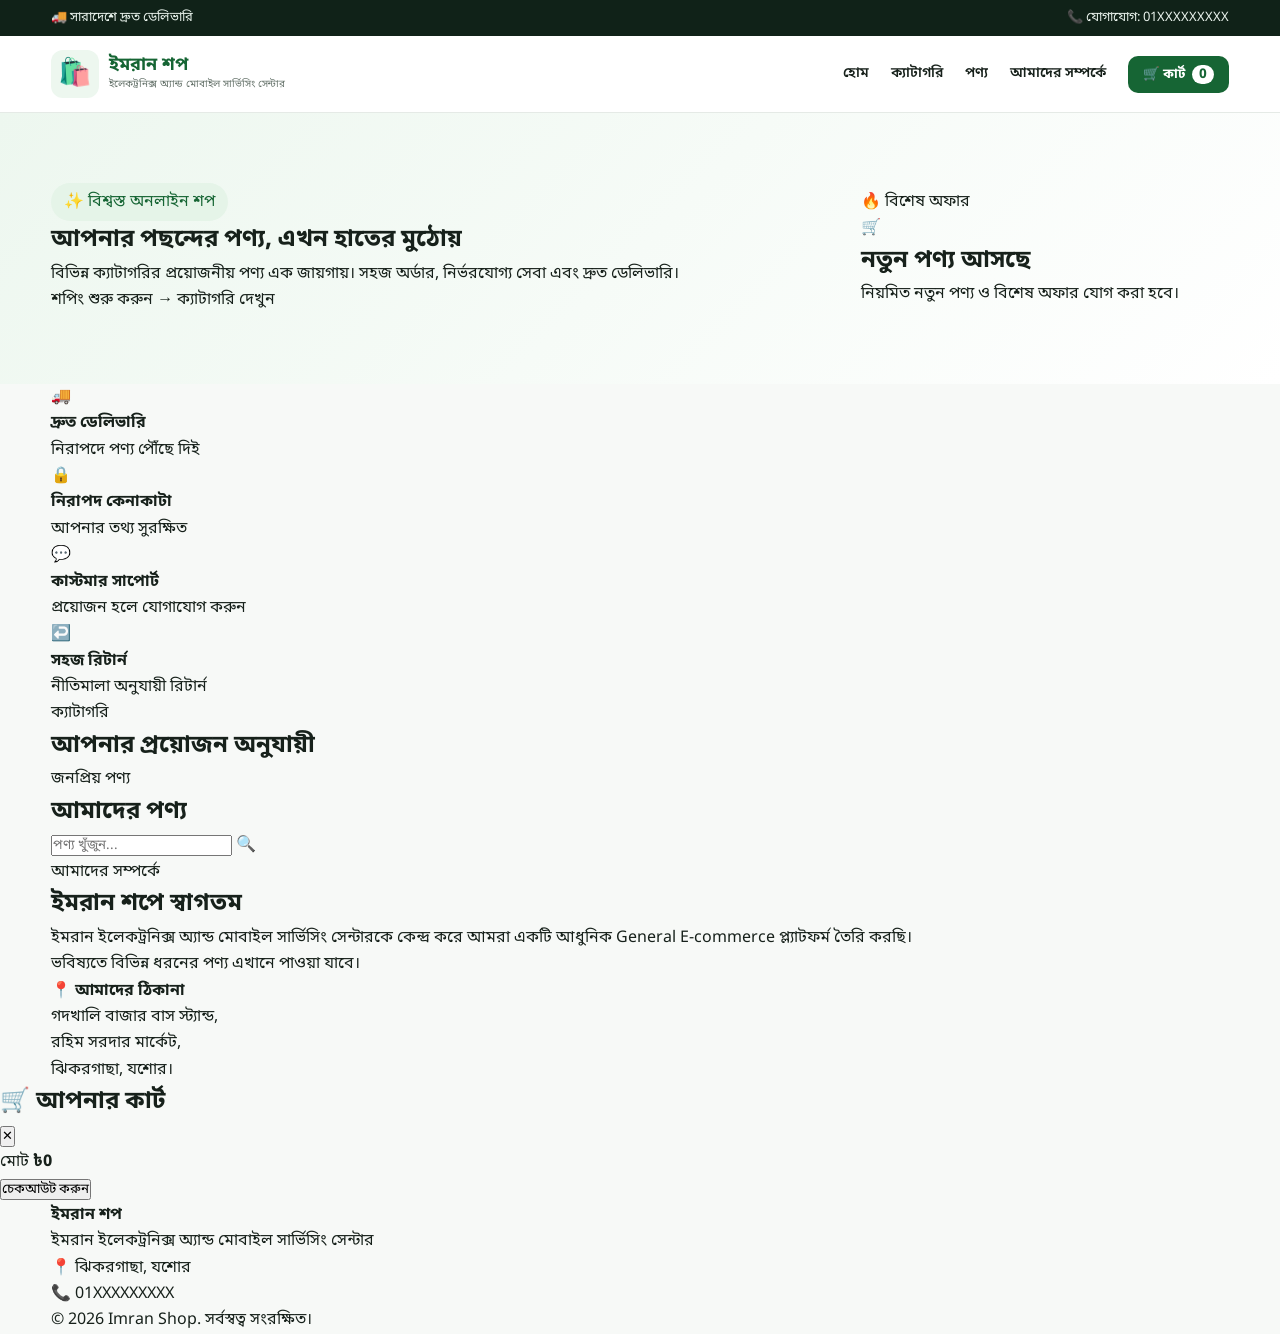
==== index.html @ f62ae737 "Update index.html" ====
<!DOCTYPE html>
<html lang="bn">
<head>
    <meta charset="UTF-8">
    <meta name="viewport" content="width=device-width, initial-scale=1.0">

    <title>ইমরান শপ | অনলাইন স্টোর</title>

    <meta
        name="description"
        content="ইমরান ইলেকট্রনিক্স অ্যান্ড মোবাইল সার্ভিসিং সেন্টার - অনলাইন শপ"
    >

    <link rel="stylesheet" href="style.css">
</head>

<body>

    <!-- ================= HEADER ================= -->

    <header class="top-header">
        <div class="container top-header-content">

            <p>🚚 সারাদেশে দ্রুত ডেলিভারি</p>

            <p>📞 যোগাযোগ: 01XXXXXXXXX</p>

        </div>
    </header>


    <!-- ================= NAVBAR ================= -->

    <nav class="navbar">

        <div class="container navbar-content">

            <a href="#" class="logo">

                <div class="logo-icon">
                    🛍️
                </div>

                <div class="logo-text">

                    <strong>
                        ইমরান শপ
                    </strong>

                    <span>
                        ইলেকট্রনিক্স অ্যান্ড মোবাইল সার্ভিসিং সেন্টার
                    </span>

                </div>

            </a>


            <!-- Mobile Menu Button -->

            <button
                class="menu-button"
                id="menuButton"
                aria-label="Menu"
            >
                ☰
            </button>


            <!-- Navigation -->

            <div class="navigation" id="navigation">

                <a href="#home">
                    হোম
                </a>

                <a href="#categories">
                    ক্যাটাগরি
                </a>

                <a href="#products">
                    পণ্য
                </a>

                <a href="#about">
                    আমাদের সম্পর্কে
                </a>

                <button
                    class="cart-button"
                    id="cartButton"
                >

                    🛒 কার্ট

                    <span id="cartCount">
                        0
                    </span>

                </button>

            </div>

        </div>

    </nav>


    <!-- ================= MAIN ================= -->

    <main id="home">


        <!-- ================= HERO SECTION ================= -->

        <section class="hero-section">

            <div class="container hero-content">

                <div class="hero-text">

                    <span class="hero-label">
                        ✨ বিশ্বস্ত অনলাইন শপ
                    </span>

                    <h1>
                        আপনার পছন্দের পণ্য,
                        <span>
                            এখন হাতের মুঠোয়
                        </span>
                    </h1>

                    <p>
                        বিভিন্ন ক্যাটাগরির প্রয়োজনীয় পণ্য
                        এক জায়গায়। সহজ অর্ডার, নির্ভরযোগ্য
                        সেবা এবং দ্রুত ডেলিভারি।
                    </p>


                    <div class="hero-buttons">

                        <a
                            href="#products"
                            class="primary-button"
                        >
                            শপিং শুরু করুন →
                        </a>

                        <a
                            href="#categories"
                            class="secondary-button"
                        >
                            ক্যাটাগরি দেখুন
                        </a>

                    </div>

                </div>


                <!-- Hero Card -->

                <div class="hero-card">

                    <div class="offer-badge">
                        🔥 বিশেষ অফার
                    </div>

                    <div class="hero-icon">
                        🛒
                    </div>

                    <h2>
                        নতুন পণ্য আসছে
                    </h2>

                    <p>
                        নিয়মিত নতুন পণ্য ও বিশেষ অফার
                        যোগ করা হবে।
                    </p>

                </div>

            </div>

        </section>


        <!-- ================= SERVICE FEATURES ================= -->

        <section class="features-section">

            <div class="container features-grid">


                <div class="feature">

                    <div class="feature-icon">
                        🚚
                    </div>

                    <div>

                        <strong>
                            দ্রুত ডেলিভারি
                        </strong>

                        <p>
                            নিরাপদে পণ্য পৌঁছে দিই
                        </p>

                    </div>

                </div>


                <div class="feature">

                    <div class="feature-icon">
                        🔒
                    </div>

                    <div>

                        <strong>
                            নিরাপদ কেনাকাটা
                        </strong>

                        <p>
                            আপনার তথ্য সুরক্ষিত
                        </p>

                    </div>

                </div>


                <div class="feature">

                    <div class="feature-icon">
                        💬
                    </div>

                    <div>

                        <strong>
                            কাস্টমার সাপোর্ট
                        </strong>

                        <p>
                            প্রয়োজন হলে যোগাযোগ করুন
                        </p>

                    </div>

                </div>


                <div class="feature">

                    <div class="feature-icon">
                        ↩️
                    </div>

                    <div>

                        <strong>
                            সহজ রিটার্ন
                        </strong>

                        <p>
                            নীতিমালা অনুযায়ী রিটার্ন
                        </p>

                    </div>

                </div>


            </div>

        </section>


        <!-- ================= CATEGORY SECTION ================= -->

        <section
            class="section"
            id="categories"
        >

            <div class="container">

                <div class="section-header">

                    <div>

                        <span class="section-label">
                            ক্যাটাগরি
                        </span>

                        <h2>
                            আপনার প্রয়োজন অনুযায়ী
                        </h2>

                    </div>

                </div>


                <!-- JavaScript এখানে Category তৈরি করবে -->

                <div
                    class="category-grid"
                    id="categoryGrid"
                >

                </div>

            </div>

        </section>


        <!-- ================= PRODUCT SECTION ================= -->

        <section
            class="section products-section"
            id="products"
        >

            <div class="container">


                <div class="products-header">

                    <div>

                        <span class="section-label">
                            জনপ্রিয় পণ্য
                        </span>

                        <h2>
                            আমাদের পণ্য
                        </h2>

                    </div>


                    <!-- Search -->

                    <div class="search-box">

                        <input
                            type="search"
                            id="searchInput"
                            placeholder="পণ্য খুঁজুন..."
                            autocomplete="off"
                        >

                        <span>
                            🔍
                        </span>

                    </div>

                </div>


                <!-- Category Filter -->

                <div
                    class="filter-row"
                    id="filterRow"
                >

                </div>


                <!-- Products -->

                <div
                    class="product-grid"
                    id="productGrid"
                >

                </div>

            </div>

        </section>


        <!-- ================= ABOUT SECTION ================= -->

        <section
            class="section about-section"
            id="about"
        >

            <div class="container">

                <div class="about-box">

                    <div class="about-content">

                        <span class="section-label">
                            আমাদের সম্পর্কে
                        </span>

                        <h2>
                            ইমরান শপে স্বাগতম
                        </h2>

                        <p>
                            ইমরান ইলেকট্রনিক্স অ্যান্ড মোবাইল
                            সার্ভিসিং সেন্টারকে কেন্দ্র করে আমরা
                            একটি আধুনিক General E-commerce
                            প্ল্যাটফর্ম তৈরি করছি।
                        </p>

                        <p>
                            ভবিষ্যতে বিভিন্ন ধরনের পণ্য এখানে
                            পাওয়া যাবে।
                        </p>

                    </div>


                    <div class="shop-address">

                        <strong>
                            📍 আমাদের ঠিকানা
                        </strong>

                        <p>
                            গদখালি বাজার বাস স্ট্যান্ড,
                            <br>
                            রহিম সরদার মার্কেট,
                            <br>
                            ঝিকরগাছা, যশোর।
                        </p>

                    </div>

                </div>

            </div>

        </section>

    </main>


    <!-- ================= CART OVERLAY ================= -->

    <div
        class="cart-overlay"
        id="cartOverlay"
    >
    </div>


    <!-- ================= CART DRAWER ================= -->

    <aside
        class="cart-drawer"
        id="cartDrawer"
    >

        <div class="cart-header">

            <h2>
                🛒 আপনার কার্ট
            </h2>

            <button
                id="closeCart"
                class="close-cart"
                aria-label="Close cart"
            >
                ✕
            </button>

        </div>


        <!-- Cart Products -->

        <div
            class="cart-items"
            id="cartItems"
        >

        </div>


        <!-- Cart Footer -->

        <div class="cart-footer">

            <div class="cart-total">

                <span>
                    মোট
                </span>

                <strong id="cartTotal">
                    ৳0
                </strong>

            </div>


            <button
                class="checkout-button"
                id="checkoutButton"
            >
                চেকআউট করুন
            </button>

        </div>

    </aside>


    <!-- ================= FOOTER ================= -->

    <footer class="footer">

        <div class="container footer-content">


            <div class="footer-brand">

                <strong>
                    ইমরান শপ
                </strong>

                <p>
                    ইমরান ইলেকট্রনিক্স অ্যান্ড
                    মোবাইল সার্ভিসিং সেন্টার
                </p>

            </div>


            <div class="footer-info">

                <p>
                    📍 ঝিকরগাছা, যশোর
                </p>

                <p>
                    📞 01XXXXXXXXX
                </p>

            </div>


            <div class="copyright">

                © 2026 Imran Shop.
                সর্বস্বত্ব সংরক্ষিত।

            </div>


        </div>

    </footer>


    <!-- ================= JAVASCRIPT ================= -->

    <script src="script.js"></script>

</body>
</html>
---- style.css ----
@import url('https://fonts.googleapis.com/css2?family=Noto+Sans+Bengali:wght@400;500;600;700;800&display=swap');

:root {
    --primary: #166534;
    --primary-dark: #14532d;
    --accent: #f59e0b;
    --danger: #dc2626;
    --text: #17211b;
    --muted: #66736b;
    --background: #f7f9f7;
    --white: #ffffff;
    --border: #e5eae6;
    --shadow: 0 12px 35px rgba(22, 101, 52, 0.09);
}


/* ================= GENERAL ================= */

* {
    margin: 0;
    padding: 0;
    box-sizing: border-box;
}

html {
    scroll-behavior: smooth;
}

body {
    font-family: 'Noto Sans Bengali', sans-serif;
    background: var(--background);
    color: var(--text);
    line-height: 1.65;
}

button,
input {
    font-family: inherit;
}

button {
    cursor: pointer;
}

a {
    text-decoration: none;
    color: inherit;
}

.container {
    width: min(1180px, 92%);
    margin: auto;
}


/* ================= TOP HEADER ================= */

.top-header {
    background: #102218;
    color: #eaf3ed;
    font-size: 13px;
}

.top-header-content {
    min-height: 36px;
    display: flex;
    justify-content: space-between;
    align-items: center;
    gap: 15px;
}


/* ================= NAVBAR ================= */

.navbar {
    background: var(--white);
    border-bottom: 1px solid var(--border);
    position: sticky;
    top: 0;
    z-index: 100;
}

.navbar-content {
    min-height: 76px;
    display: flex;
    align-items: center;
    justify-content: space-between;
    gap: 20px;
}


/* Logo */

.logo {
    display: flex;
    align-items: center;
    gap: 10px;
    min-width: 0;
}

.logo-icon {
    width: 48px;
    height: 48px;
    background: #edf7ef;
    border-radius: 12px;
    display: grid;
    place-items: center;
    font-size: 27px;
}

.logo-text strong {
    display: block;
    color: var(--primary);
    font-size: 18px;
    line-height: 1.3;
}

.logo-text span {
    display: block;
    color: var(--muted);
    font-size: 10px;
    white-space: nowrap;
}


/* Navigation */

.navigation {
    display: flex;
    align-items: center;
    gap: 22px;
    font-size: 14px;
    font-weight: 600;
}

.navigation a {
    transition: 0.2s ease;
}

.navigation a:hover {
    color: var(--primary);
}


/* Cart Button */

.cart-button {
    border: none;
    background: var(--primary);
    color: white;
    padding: 10px 15px;
    border-radius: 10px;
    font-weight: 700;
    transition: 0.2s ease;
}

.cart-button:hover {
    background: var(--primary-dark);
}

.cart-button span {
    background: white;
    color: var(--primary);
    padding: 1px 7px;
    border-radius: 20px;
    margin-left: 4px;
}


/* Mobile Menu */

.menu-button {
    display: none;
    border: none;
    background: transparent;
    font-size: 27px;
    color: var(--text);
}


/* ================= HERO ================= */

.hero-section {
    padding: 70px 0;
    background: linear-gradient(
        135deg,
        #edf7ef,
        #ffffff
    );
}

.hero-content {
    display: grid;
    grid-template-columns: 1.35fr 0.65fr;
    align-items: center;
    gap: 45px;
}

.hero-label {
    display: inline-block;
    color: var(--primary);
    background: #e5f4e8;
    padding: 6px 13px;
    border-radius: 30px;
    font-size: 13
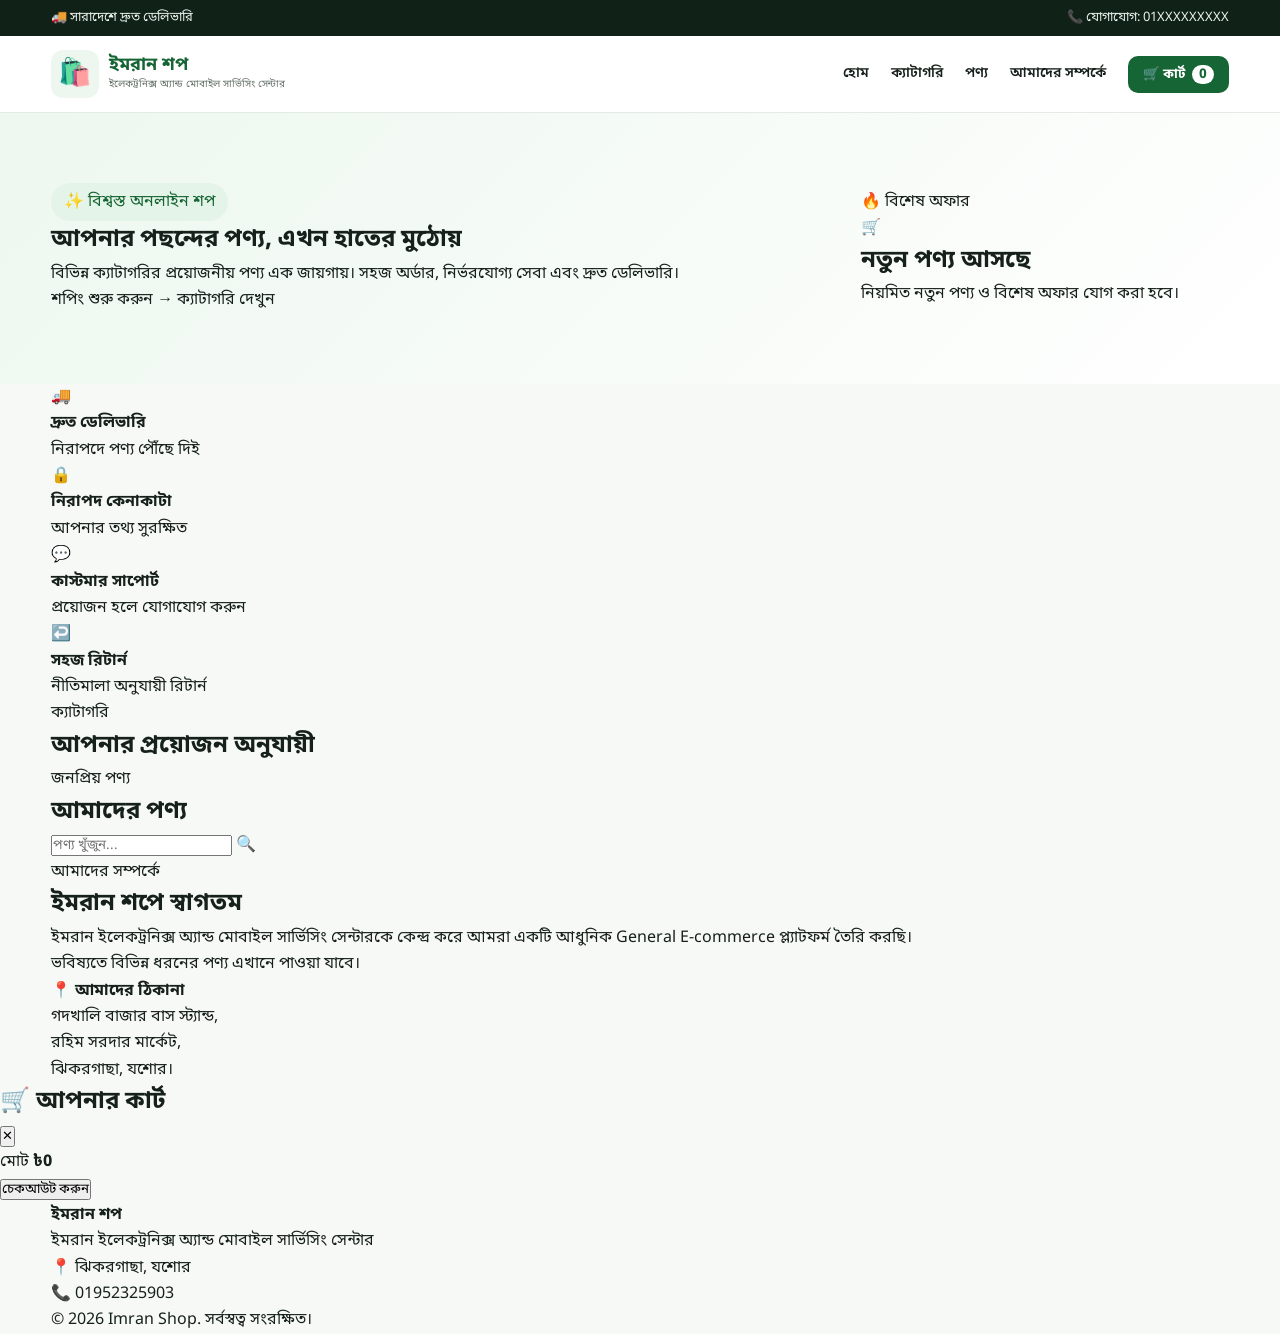
==== commit 93f848fd: "Update index.html" ====
--- a/index.html
+++ b/index.html
@@ -553,7 +553,7 @@
                 </p>
 
                 <p>
-                    📞 01XXXXXXXXX
+                    📞 01952325903
                 </p>
 
             </div>
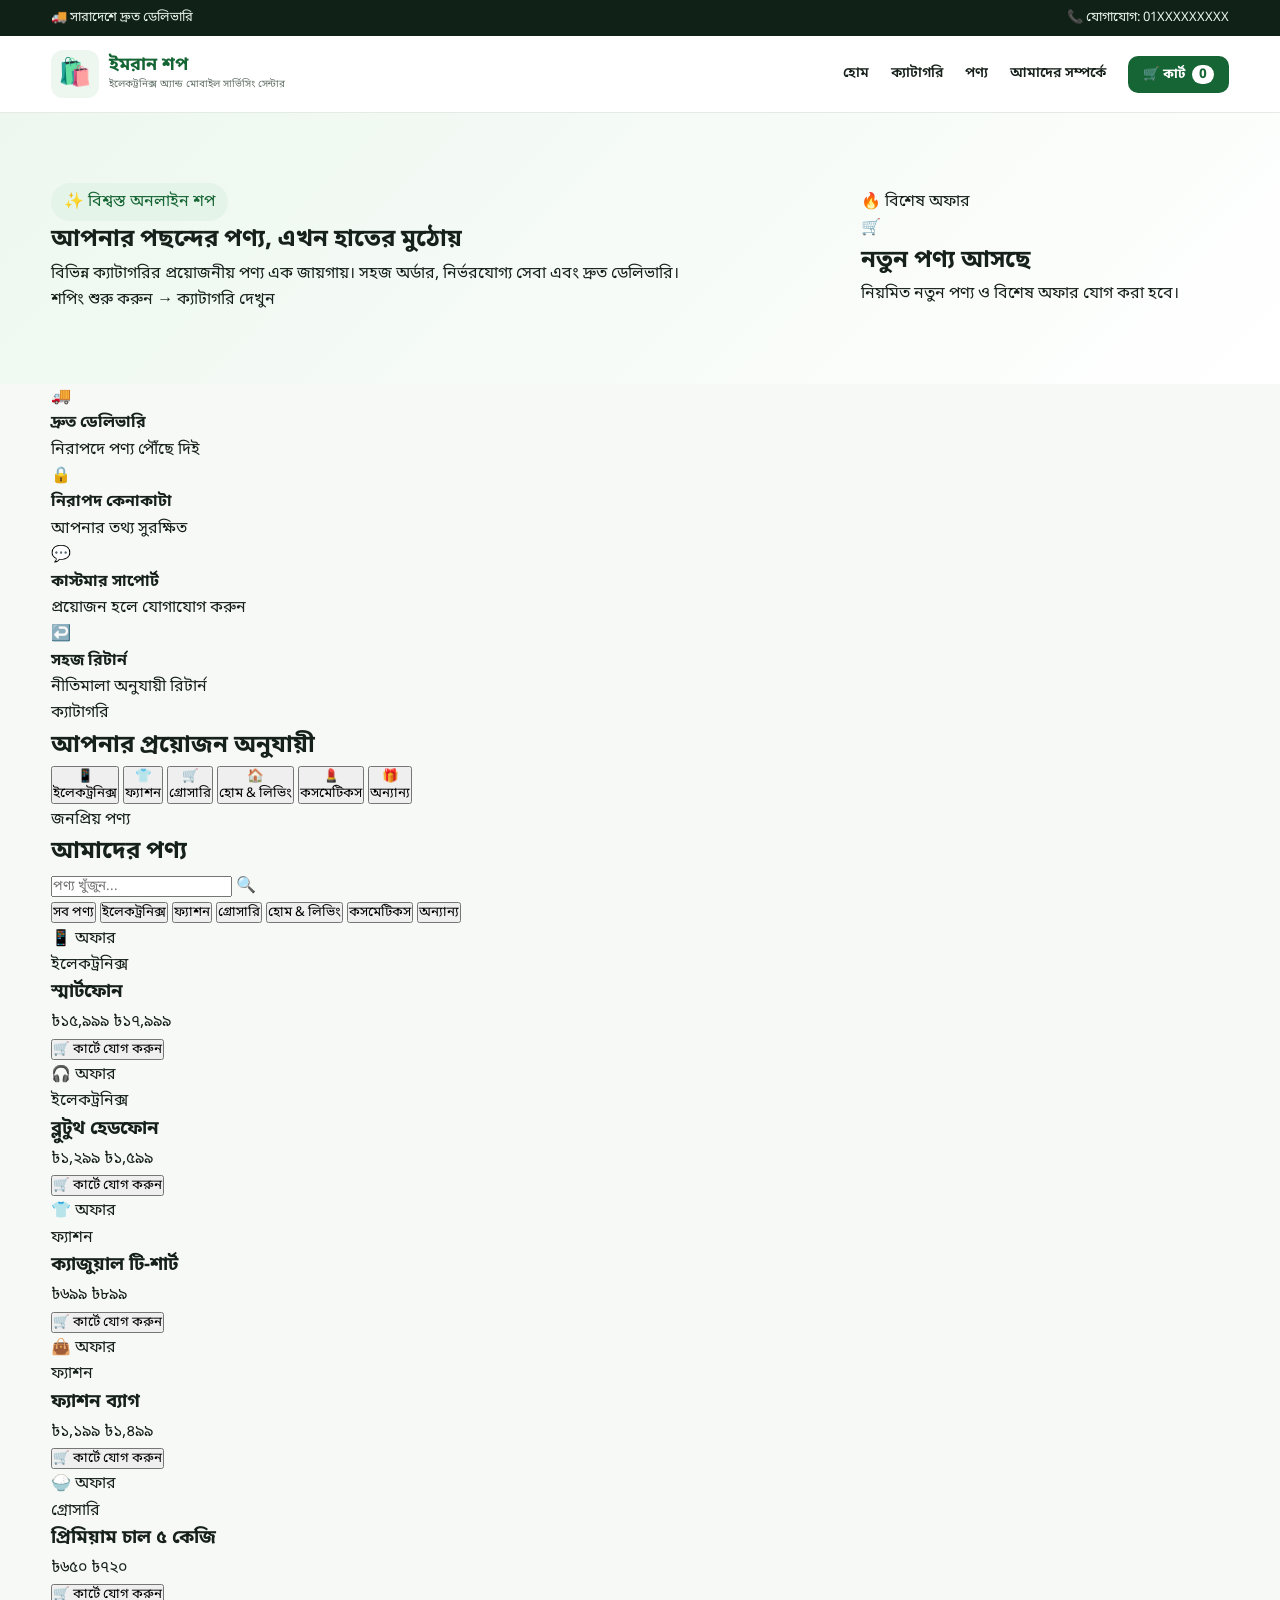
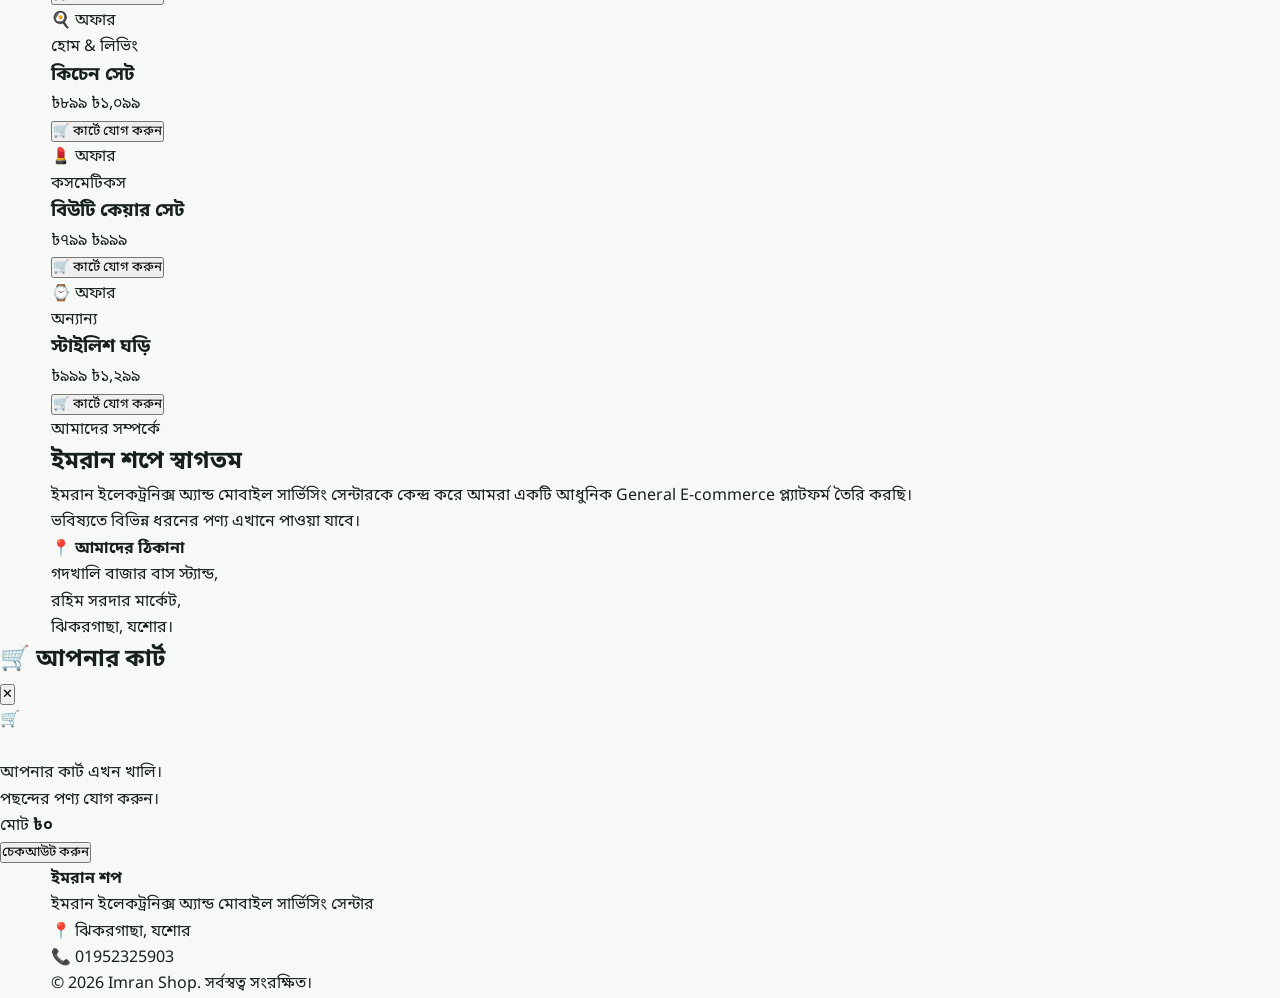
==== commit a08d3a49: "Update index.html" ====
--- a/index.html
+++ b/index.html
@@ -574,7 +574,7 @@
 
     <!-- ================= JAVASCRIPT ================= -->
 
-    <script src="script.js"></script>
+    <script src="script.js?v=2"></script>
 
 </body>
 </html>
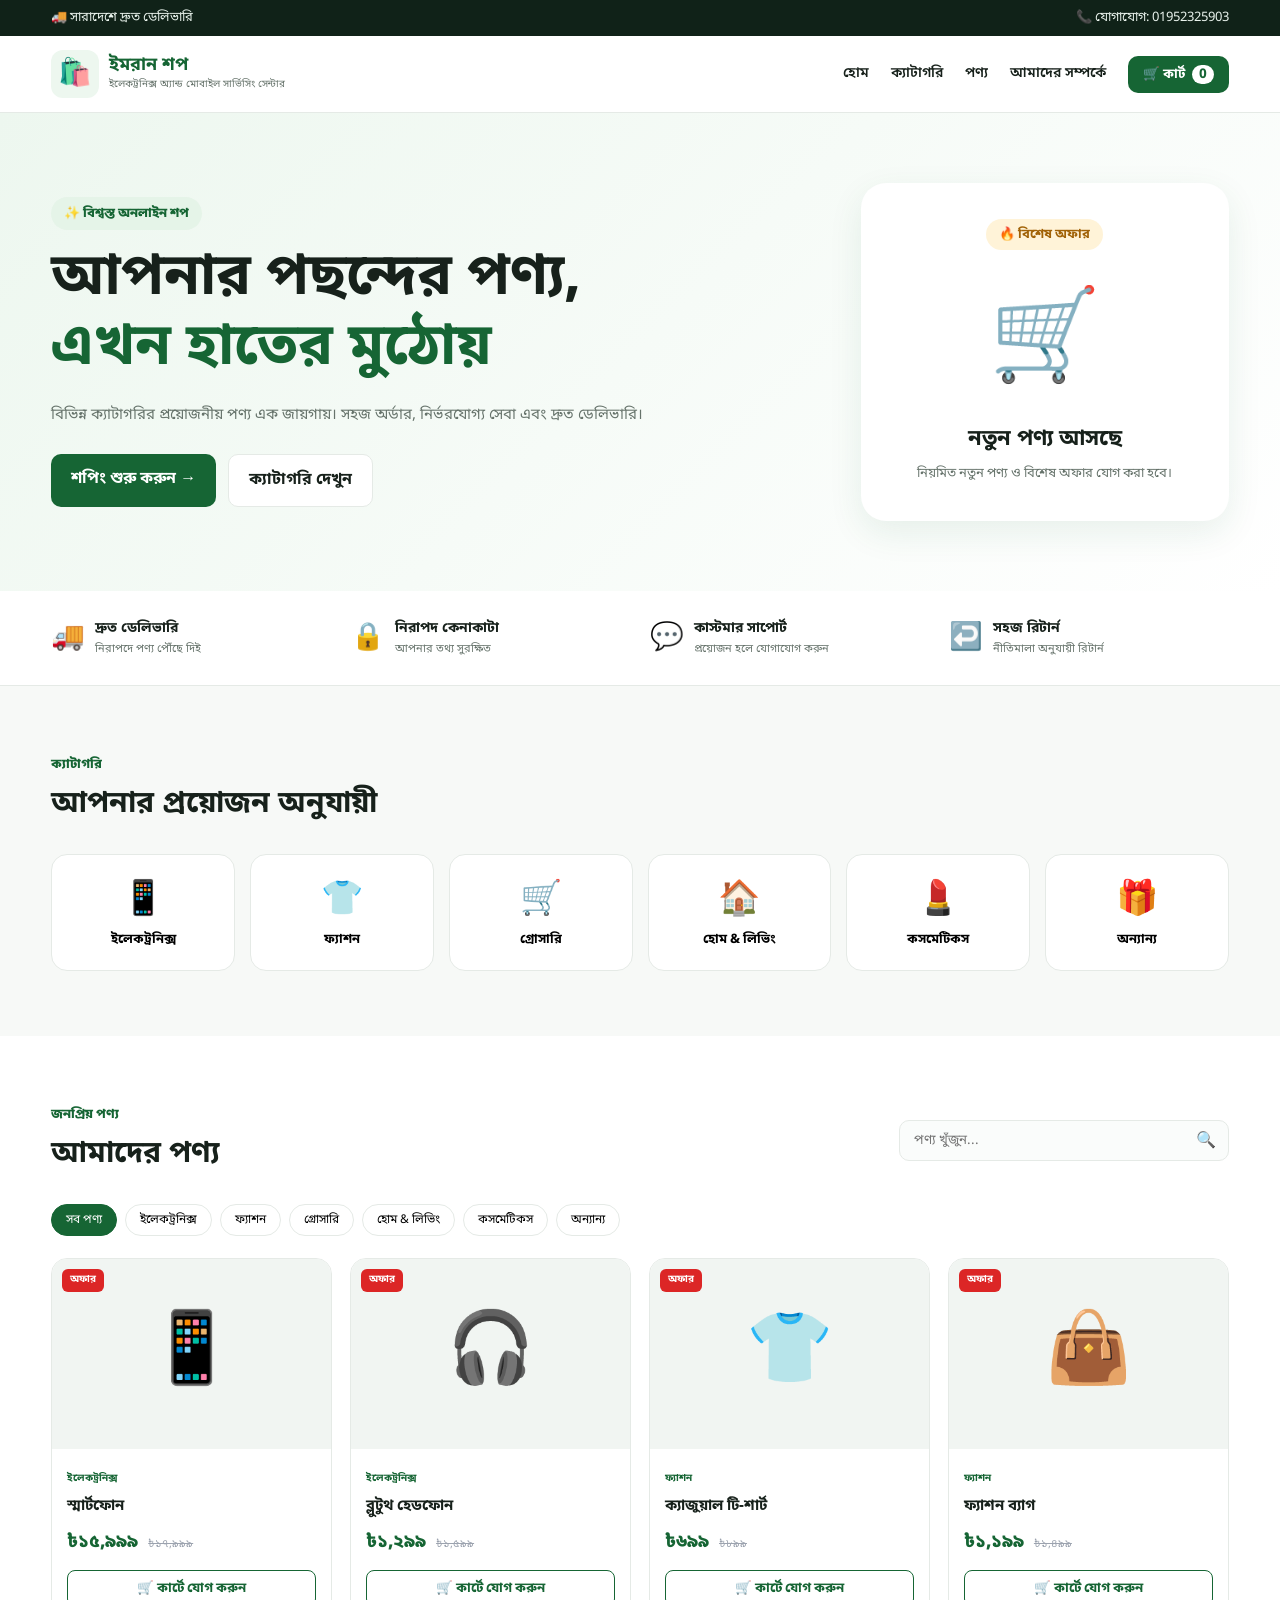
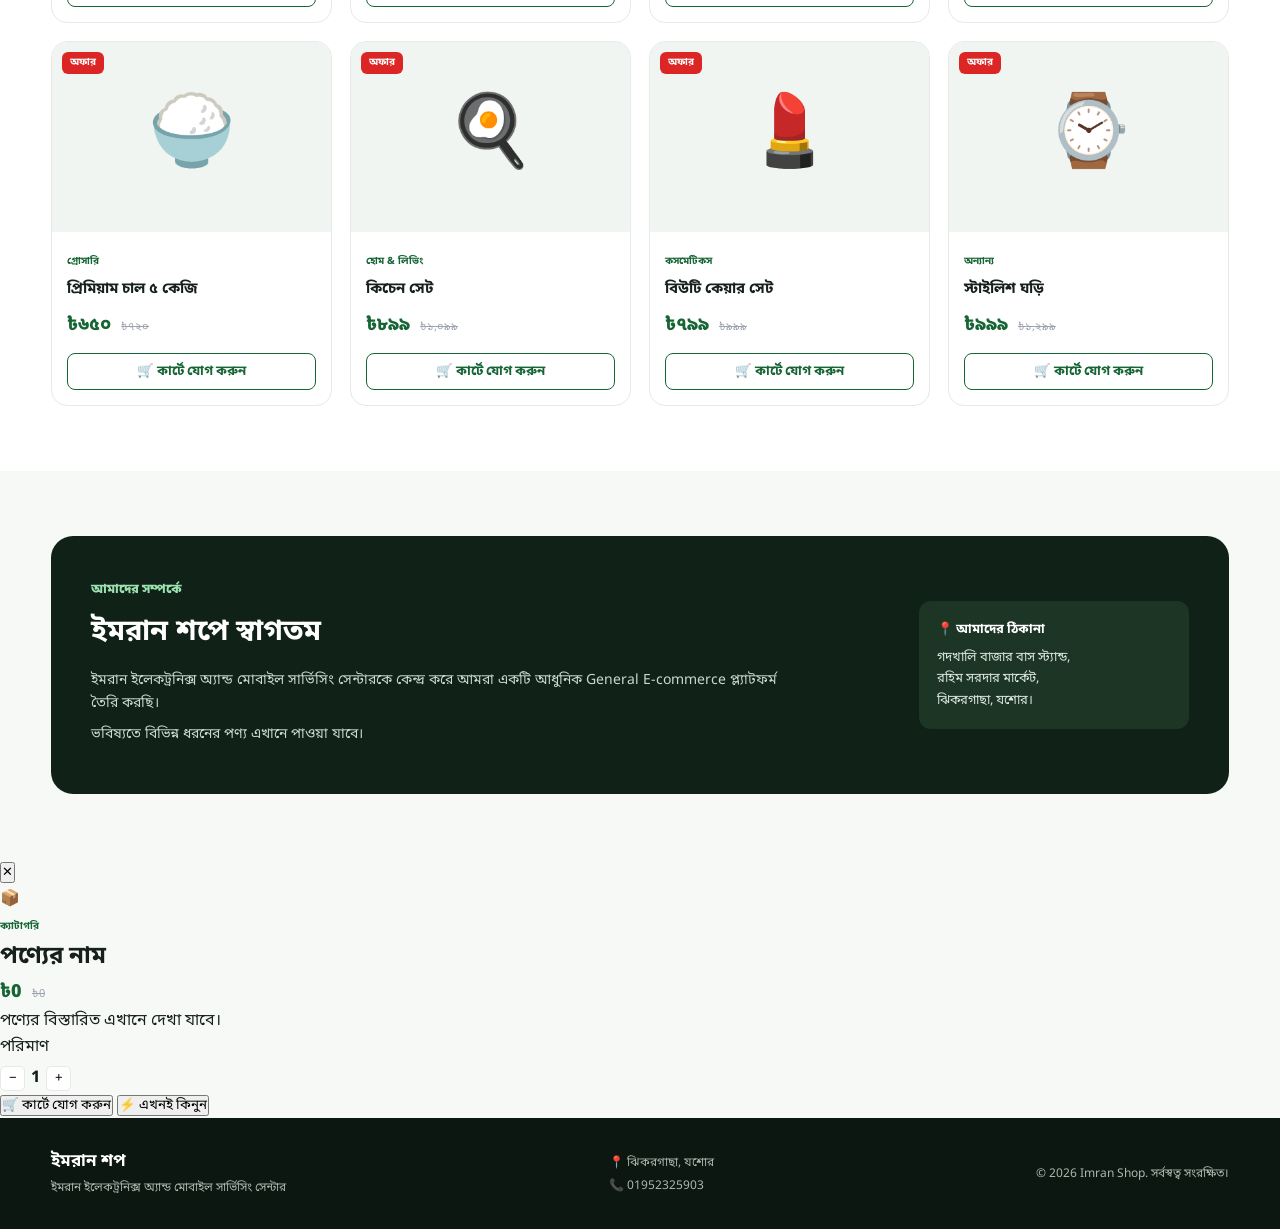
==== commit d830f4a9: "Update index.html" ====
--- a/index.html
+++ b/index.html
@@ -19,13 +19,19 @@
     <!-- ================= HEADER ================= -->
 
     <header class="top-header">
+
         <div class="container top-header-content">
 
-            <p>🚚 সারাদেশে দ্রুত ডেলিভারি</p>
-
-            <p>📞 যোগাযোগ: 01XXXXXXXXX</p>
+            <p>
+                🚚 সারাদেশে দ্রুত ডেলিভারি
+            </p>
+
+            <p>
+                📞 যোগাযোগ: 01952325903
+            </p>
 
         </div>
+
     </header>
 
 
@@ -69,7 +75,10 @@
 
             <!-- Navigation -->
 
-            <div class="navigation" id="navigation">
+            <div
+                class="navigation"
+                id="navigation"
+            >
 
                 <a href="#home">
                     হোম
@@ -125,16 +134,21 @@
                     </span>
 
                     <h1>
+
                         আপনার পছন্দের পণ্য,
+
                         <span>
                             এখন হাতের মুঠোয়
                         </span>
+
                     </h1>
 
                     <p>
+
                         বিভিন্ন ক্যাটাগরির প্রয়োজনীয় পণ্য
                         এক জায়গায়। সহজ অর্ডার, নির্ভরযোগ্য
                         সেবা এবং দ্রুত ডেলিভারি।
+
                     </p>
 
 
@@ -414,15 +428,19 @@
                         </h2>
 
                         <p>
+
                             ইমরান ইলেকট্রনিক্স অ্যান্ড মোবাইল
                             সার্ভিসিং সেন্টারকে কেন্দ্র করে আমরা
                             একটি আধুনিক General E-commerce
                             প্ল্যাটফর্ম তৈরি করছি।
+
                         </p>
 
                         <p>
+
                             ভবিষ্যতে বিভিন্ন ধরনের পণ্য এখানে
                             পাওয়া যাবে।
+
                         </p>
 
                     </div>
@@ -435,11 +453,15 @@
                         </strong>
 
                         <p>
+
                             গদখালি বাজার বাস স্ট্যান্ড,
                             <br>
+
                             রহিম সরদার মার্কেট,
                             <br>
+
                             ঝিকরগাছা, যশোর।
+
                         </p>
 
                     </div>
@@ -525,6 +547,167 @@
     </aside>
 
 
+    <!-- ================= PRODUCT DETAILS MODAL ================= -->
+
+    <div
+        class="product-modal-overlay"
+        id="productModalOverlay"
+    >
+
+        <div
+            class="product-modal"
+            id="productModal"
+        >
+
+
+            <!-- Close Button -->
+
+            <button
+                type="button"
+                class="product-modal-close"
+                id="productModalClose"
+                aria-label="Close product details"
+            >
+                ✕
+            </button>
+
+
+            <div class="product-modal-content">
+
+
+                <!-- Product Image -->
+
+                <div
+                    class="product-modal-image"
+                    id="modalProductImage"
+                >
+                    📦
+                </div>
+
+
+                <!-- Product Information -->
+
+                <div class="product-modal-info">
+
+
+                    <!-- Category -->
+
+                    <span
+                        class="product-category"
+                        id="modalProductCategory"
+                    >
+                        ক্যাটাগরি
+                    </span>
+
+
+                    <!-- Product Name -->
+
+                    <h2 id="modalProductName">
+                        পণ্যের নাম
+                    </h2>
+
+
+                    <!-- Price -->
+
+                    <div class="modal-price-row">
+
+                        <strong
+                            class="product-price"
+                            id="modalProductPrice"
+                        >
+                            ৳0
+                        </strong>
+
+                        <span
+                            class="old-price"
+                            id="modalProductOldPrice"
+                        >
+                            ৳0
+                        </span>
+
+                    </div>
+
+
+                    <!-- Description -->
+
+                    <p
+                        class="modal-product-description"
+                        id="modalProductDescription"
+                    >
+                        পণ্যের বিস্তারিত এখানে দেখা যাবে।
+                    </p>
+
+
+                    <!-- Quantity -->
+
+                    <div class="modal-quantity">
+
+                        <span>
+                            পরিমাণ
+                        </span>
+
+
+                        <div class="quantity-control">
+
+                            <button
+                                type="button"
+                                id="modalQuantityMinus"
+                            >
+                                −
+                            </button>
+
+
+                            <strong id="modalQuantity">
+                                1
+                            </strong>
+
+
+                            <button
+                                type="button"
+                                id="modalQuantityPlus"
+                            >
+                                +
+                            </button>
+
+                        </div>
+
+                    </div>
+
+
+                    <!-- Action Buttons -->
+
+                    <div class="modal-actions">
+
+
+                        <button
+                            type="button"
+                            class="modal-add-cart"
+                            id="modalAddCart"
+                        >
+                            🛒 কার্টে যোগ করুন
+                        </button>
+
+
+                        <button
+                            type="button"
+                            class="modal-buy-now"
+                            id="modalBuyNow"
+                        >
+                            ⚡ এখনই কিনুন
+                        </button>
+
+
+                    </div>
+
+                </div>
+
+            </div>
+
+        </div>
+
+    </div>
+
+
     <!-- ================= FOOTER ================= -->
 
     <footer class="footer">
@@ -539,8 +722,10 @@
                 </strong>
 
                 <p>
+
                     ইমরান ইলেকট্রনিক্স অ্যান্ড
                     মোবাইল সার্ভিসিং সেন্টার
+
                 </p>
 
             </div>
--- a/style.css
+++ b/style.css
@@ -202,4 +202,807 @@
     background: #e5f4e8;
     padding: 6px 13px;
     border-radius: 30px;
-    font-size: 13+    font-size: 13px;
+    font-weight: 800;
+}
+
+.hero-text h1 {
+    font-size: clamp(35px, 5vw, 58px);
+    line-height: 1.2;
+    margin: 15px 0 18px;
+}
+
+.hero-text h1 span {
+    color: var(--primary);
+    display: block;
+}
+
+.hero-text p {
+    color: var(--muted);
+    max-width: 650px;
+    font-size: 15px;
+}
+
+.hero-buttons {
+    display: flex;
+    gap: 12px;
+    flex-wrap: wrap;
+    margin-top: 27px;
+}
+
+.primary-button,
+.secondary-button {
+    display: inline-block;
+    padding: 12px 20px;
+    border-radius: 10px;
+    font-weight: 700;
+    transition: 0.2s ease;
+}
+
+.primary-button {
+    background: var(--primary);
+    color: white;
+}
+
+.primary-button:hover {
+    background: var(--primary-dark);
+    transform: translateY(-2px);
+}
+
+.secondary-button {
+    background: white;
+    border: 1px solid var(--border);
+}
+
+.secondary-button:hover {
+    border-color: var(--primary);
+    color: var(--primary);
+}
+
+
+/* Hero Card */
+
+.hero-card {
+    background: white;
+    border-radius: 25px;
+    padding: 35px;
+    text-align: center;
+    box-shadow: var(--shadow);
+    border: 1px solid rgba(255,255,255,0.8);
+}
+
+.offer-badge {
+    display: inline-block;
+    background: #fff3d8;
+    color: #a16207;
+    padding: 5px 13px;
+    border-radius: 30px;
+    font-size: 13px;
+    font-weight: 700;
+}
+
+.hero-icon {
+    font-size: 90px;
+    margin: 18px 0 5px;
+}
+
+.hero-card h2 {
+    font-size: 22px;
+}
+
+.hero-card p {
+    color: var(--muted);
+    font-size: 13px;
+    margin-top: 5px;
+}
+
+
+/* ================= FEATURES ================= */
+
+.features-section {
+    background: white;
+    border-bottom: 1px solid var(--border);
+}
+
+.features-grid {
+    display: grid;
+    grid-template-columns: repeat(4, 1fr);
+    gap: 20px;
+    padding: 25px 0;
+}
+
+.feature {
+    display: flex;
+    align-items: center;
+    gap: 10px;
+}
+
+.feature-icon {
+    font-size: 27px;
+}
+
+.feature strong {
+    display: block;
+    font-size: 14px;
+}
+
+.feature p {
+    color: var(--muted);
+    font-size: 11px;
+}
+
+
+/* ================= SECTIONS ================= */
+
+.section {
+    padding: 65px 0;
+}
+
+.section-header {
+    margin-bottom: 25px;
+}
+
+.section-label {
+    color: var(--primary);
+    font-size: 13px;
+    font-weight: 800;
+}
+
+.section-header h2,
+.products-header h2 {
+    font-size: 30px;
+    margin-top: 2px;
+}
+
+
+/* ================= CATEGORIES ================= */
+
+.category-grid {
+    display: grid;
+    grid-template-columns: repeat(6, 1fr);
+    gap: 15px;
+}
+
+.category-card {
+    background: white;
+    border: 1px solid var(--border);
+    border-radius: 16px;
+    padding: 22px 12px;
+    text-align: center;
+    cursor: pointer;
+    transition: 0.2s ease;
+}
+
+.category-card:hover,
+.category-card.active {
+    transform: translateY(-3px);
+    border-color: #a8cbb2;
+    box-shadow: var(--shadow);
+}
+
+.category-icon {
+    font-size: 34px;
+}
+
+.category-card span {
+    display: block;
+    margin-top: 8px;
+    font-size: 13px;
+    font-weight: 700;
+}
+
+
+/* ================= PRODUCTS ================= */
+
+.products-section {
+    background: white;
+}
+
+.products-header {
+    display: flex;
+    align-items: center;
+    justify-content: space-between;
+    gap: 20px;
+    margin-bottom: 25px;
+}
+
+
+/* Search */
+
+.search-box {
+    position: relative;
+    width: min(330px, 100%);
+}
+
+.search-box input {
+    width: 100%;
+    border: 1px solid var(--border);
+    padding: 11px 42px 11px 14px;
+    border-radius: 10px;
+    outline: none;
+    background: #fafcfb;
+}
+
+.search-box input:focus {
+    border-color: #79a986;
+    box-shadow: 0 0 0 3px rgba(22,101,52,0.06);
+}
+
+.search-box span {
+    position: absolute;
+    right: 13px;
+    top: 8px;
+}
+
+
+/* Filter */
+
+.filter-row {
+    display: flex;
+    gap: 8px;
+    flex-wrap: wrap;
+    margin-bottom: 22px;
+}
+
+.filter-button {
+    border: 1px solid var(--border);
+    background: white;
+    padding: 7px 14px;
+    border-radius: 20px;
+    cursor: pointer;
+    font-size: 12px;
+    transition: 0.2s ease;
+}
+
+.filter-button:hover {
+    border-color: var(--primary);
+}
+
+.filter-button.active {
+    background: var(--primary);
+    color: white;
+    border-color: var(--primary);
+}
+
+
+/* Product Grid */
+
+.product-grid {
+    display: grid;
+    grid-template-columns: repeat(4, 1fr);
+    gap: 18px;
+}
+
+.product-card {
+    border: 1px solid var(--border);
+    border-radius: 16px;
+    overflow: hidden;
+    background: white;
+    transition: 0.2s ease;
+}
+
+.product-card:hover {
+    transform: translateY(-4px);
+    box-shadow: var(--shadow);
+}
+
+
+/* Product Image */
+
+.product-image {
+    height: 190px;
+    background: #f1f5f2;
+    display: grid;
+    place-items: center;
+    font-size: 70px;
+    position: relative;
+}
+
+.discount-badge {
+    position: absolute;
+    top: 10px;
+    left: 10px;
+    background: var(--danger);
+    color: white;
+    padding: 3px 8px;
+    border-radius: 6px;
+    font-size: 10px;
+    font-weight: 700;
+}
+
+
+/* Product Info */
+
+.product-info {
+    padding: 15px;
+}
+
+.product-category {
+    font-size: 10px;
+    color: var(--primary);
+    font-weight: 700;
+}
+
+.product-info h3 {
+    font-size: 15px;
+    margin: 4px 0 9px;
+}
+
+.product-price {
+    font-weight: 800;
+    color: var(--primary);
+    font-size: 18px;
+}
+
+.old-price {
+    text-decoration: line-through;
+    color: #9ca3af;
+    font-size: 11px;
+    margin-left: 5px;
+}
+
+.add-cart-button {
+    width: 100%;
+    margin-top: 12px;
+    padding: 9px;
+    border: 1px solid var(--primary);
+    background: white;
+    color: var(--primary);
+    border-radius: 8px;
+    font-weight: 700;
+    transition: 0.2s ease;
+}
+
+.add-cart-button:hover {
+    background: var(--primary);
+    color: white;
+}
+
+
+/* ================= ABOUT ================= */
+
+.about-section {
+    background: var(--background);
+}
+
+.about-box {
+    background: #102218;
+    color: white;
+    border-radius: 22px;
+    padding: 40px;
+    display: flex;
+    justify-content: space-between;
+    gap: 35px;
+    align-items: center;
+}
+
+.about-content {
+    max-width: 700px;
+}
+
+.about-content .section-label {
+    color: #9be0ae;
+}
+
+.about-content h2 {
+    margin: 7px 0 12px;
+    font-size: 29px;
+}
+
+.about-content p {
+    color: #cbd8cf;
+    font-size: 14px;
+    margin-bottom: 8px;
+}
+
+.shop-address {
+    background: #1c3525;
+    padding: 18px;
+    border-radius: 12px;
+    color: #dce9df;
+    font-size: 13px;
+    min-width: 270px;
+}
+
+.shop-address strong {
+    display: block;
+    color: white;
+    margin-bottom: 7px;
+}
+
+
+/* ================= CART ================= */
+
+.cart-overlay {
+    position: fixed;
+    inset: 0;
+    background: rgba(0,0,0,0.45);
+    z-index: 200;
+    display: none;
+}
+
+.cart-overlay.show {
+    display: block;
+}
+
+.cart-drawer {
+    position: fixed;
+    right: -430px;
+    top: 0;
+    width: min(410px, 94vw);
+    height: 100vh;
+    background: white;
+    z-index: 201;
+    transition: 0.25s ease;
+    display: flex;
+    flex-direction: column;
+}
+
+.cart-drawer.open {
+    right: 0;
+}
+
+.cart-header {
+    display: flex;
+    justify-content: space-between;
+    align-items: center;
+    padding: 18px;
+    border-bottom: 1px solid var(--border);
+}
+
+.cart-header h2 {
+    font-size: 20px;
+}
+
+.close-cart {
+    border: none;
+    background: #f1f3f1;
+    border-radius: 8px;
+    padding: 7px 10px;
+    font-size: 16px;
+}
+
+.cart-items {
+    flex: 1;
+    overflow-y: auto;
+    padding: 15px;
+}
+
+.empty-cart {
+    text-align: center;
+    color: var(--muted);
+    padding: 60px 15px;
+}
+
+
+/* Cart Item */
+
+.cart-item {
+    display: grid;
+    grid-template-columns: 55px 1fr auto;
+    gap: 10px;
+    align-items: center;
+    padding: 12px 0;
+    border-bottom: 1px solid var(--border);
+}
+
+.cart-product-image {
+    height: 55px;
+    background: #f1f5f2;
+    border-radius: 9px;
+    display: grid;
+    place-items: center;
+    font-size: 25px;
+}
+
+.cart-item h4 {
+    font-size: 13px;
+}
+
+.cart-item small {
+    color: var(--muted);
+}
+
+
+/* Quantity */
+
+.quantity-control {
+    display: flex;
+    align-items: center;
+    gap: 6px;
+    margin-top: 5px;
+}
+
+.quantity-control button {
+    border: 1px solid var(--border);
+    background: white;
+    border-radius: 5px;
+    width: 25px;
+    height: 25px;
+}
+
+.remove-cart-item {
+    border: none;
+    background: transparent;
+    color: var(--danger);
+    font-size: 12px;
+}
+
+
+/* Cart Footer */
+
+.cart-footer {
+    padding: 18px;
+    border-top: 1px solid var(--border);
+}
+
+.cart-total {
+    display: flex;
+    justify-content: space-between;
+    align-items: center;
+    margin-bottom: 13px;
+}
+
+.cart-total strong {
+    font-size: 21px;
+    color: var(--primary);
+}
+
+.checkout-button {
+    width: 100%;
+    border: none;
+    background: var(--primary);
+    color: white;
+    padding: 12px;
+    border-radius: 9px;
+    font-weight: 700;
+}
+
+.checkout-button:hover {
+    background: var(--primary-dark);
+}
+
+
+/* ================= FOOTER ================= */
+
+.footer {
+    background: #0b1710;
+    color: #d7e3da;
+    padding: 30px 0;
+}
+
+.footer-content {
+    display: flex;
+    justify-content: space-between;
+    align-items: center;
+    gap: 25px;
+}
+
+.footer-brand strong {
+    color: white;
+    font-size: 17px;
+}
+
+.footer-brand p,
+.footer-info p,
+.copyright {
+    color: #aab8ae;
+    font-size: 12px;
+    margin-top: 3px;
+}
+
+
+/* ================= RESPONSIVE ================= */
+
+@media (max-width: 1000px) {
+
+    .navigation {
+        gap: 12px;
+    }
+
+    .product-grid {
+        grid-template-columns: repeat(3, 1fr);
+    }
+
+    .category-grid {
+        grid-template-columns: repeat(3, 1fr);
+    }
+
+    .features-grid {
+        grid-template-columns: repeat(2, 1fr);
+    }
+}
+
+
+@media (max-width: 700px) {
+
+    .top-header-content {
+        display: none;
+    }
+
+    .top-header {
+        height: 4px;
+    }
+
+
+    /* Mobile Navigation */
+
+    .menu-button {
+        display: block;
+    }
+
+    .navigation {
+        display: none;
+        position: absolute;
+        top: 76px;
+        left: 0;
+        right: 0;
+        background: white;
+        border-bottom: 1px solid var(--border);
+        padding: 15px 4%;
+        flex-direction: column;
+        align-items: stretch;
+        gap: 5px;
+    }
+
+    .navigation.open {
+        display: flex;
+    }
+
+    .navigation a {
+        text-align: center;
+        padding: 9px;
+    }
+
+    .cart-button {
+        width: 100%;
+    }
+
+
+    /* Hero */
+
+    .hero-section {
+        padding: 45px 0;
+    }
+
+    .hero-content {
+        grid-template-columns: 1fr;
+    }
+
+    .hero-card {
+        display: none;
+    }
+
+    .hero-text h1 {
+        font-size: 35px;
+    }
+
+
+    /* Sections */
+
+    .section {
+        padding: 45px 0;
+    }
+
+    .section-header h2,
+    .products-header h2 {
+        font-size: 25px;
+    }
+
+
+    /* Products Header */
+
+    .products-header {
+        flex-direction: column;
+        align-items: stretch;
+    }
+
+    .search-box {
+        width: 100%;
+    }
+
+
+    /* Product Grid */
+
+    .product-grid {
+        grid-template-columns: repeat(2, 1fr);
+        gap: 12px;
+    }
+
+    .product-image {
+        height: 150px;
+        font-size: 55px;
+    }
+
+    .product-info {
+        padding: 11px;
+    }
+
+    .product-info h3 {
+        font-size: 13px;
+    }
+
+    .product-price {
+        font-size: 16px;
+    }
+
+
+    /* Categories */
+
+    .category-grid {
+        grid-template-columns: repeat(3, 1fr);
+        gap: 9px;
+    }
+
+    .category-card {
+        padding: 15px 5px;
+    }
+
+    .category-icon {
+        font-size: 27px;
+    }
+
+    .category-card span {
+        font-size: 11px;
+    }
+
+
+    /* Features */
+
+    .features-grid {
+        grid-template-columns: 1fr 1fr;
+        gap: 15px;
+    }
+
+    .feature {
+        align-items: flex-start;
+    }
+
+
+    /* About */
+
+    .about-box {
+        padding: 25px;
+        flex-direction: column;
+        align-items: stretch;
+    }
+
+    .shop-address {
+        min-width: auto;
+    }
+
+
+    /* Footer */
+
+    .footer-content {
+        flex-direction: column;
+        align-items: flex-start;
+    }
+
+}
+
+
+@media (max-width: 400px) {
+
+    .logo-text span {
+        display: none;
+    }
+
+    .logo-text strong {
+        font-size: 16px;
+    }
+
+    .logo-icon {
+        width: 42px;
+        height: 42px;
+    }
+
+    .product-grid {
+        gap: 9px;
+    }
+
+    .product-image {
+        height: 135px;
+    }
+
+}
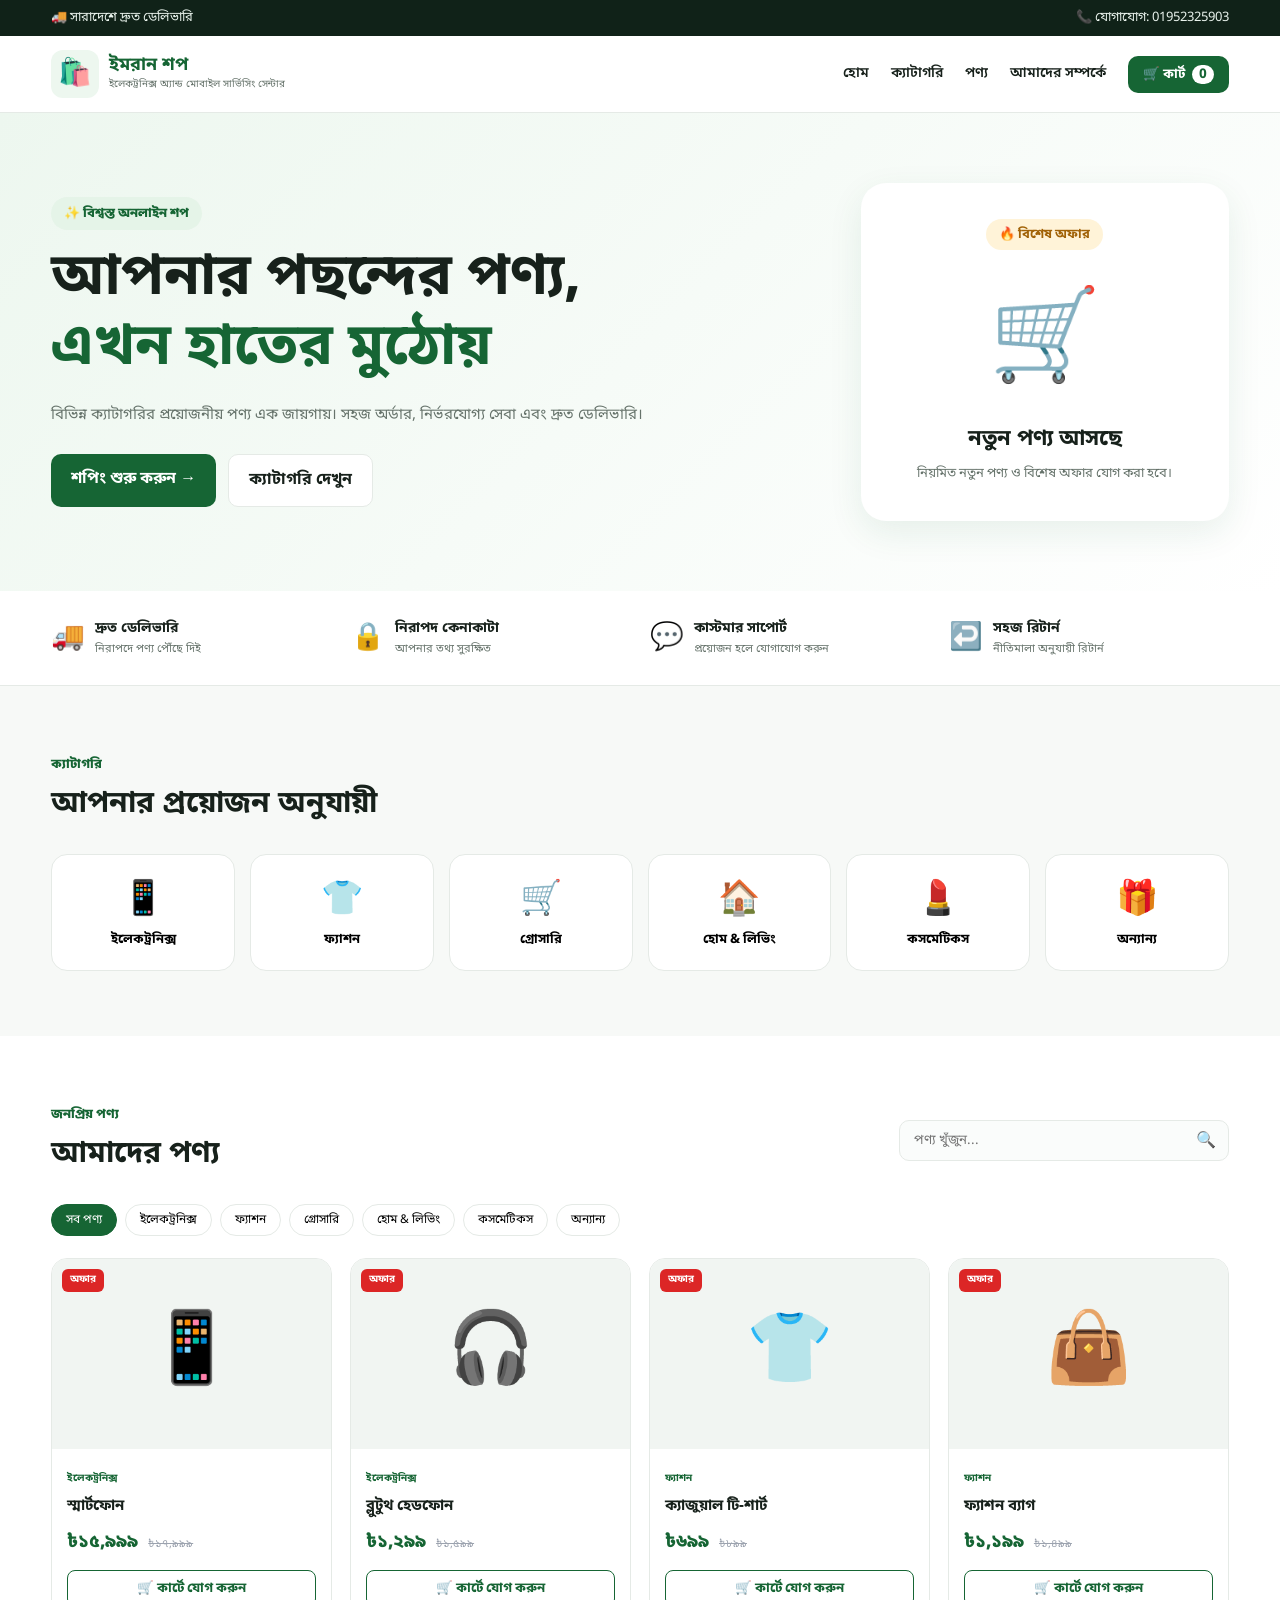
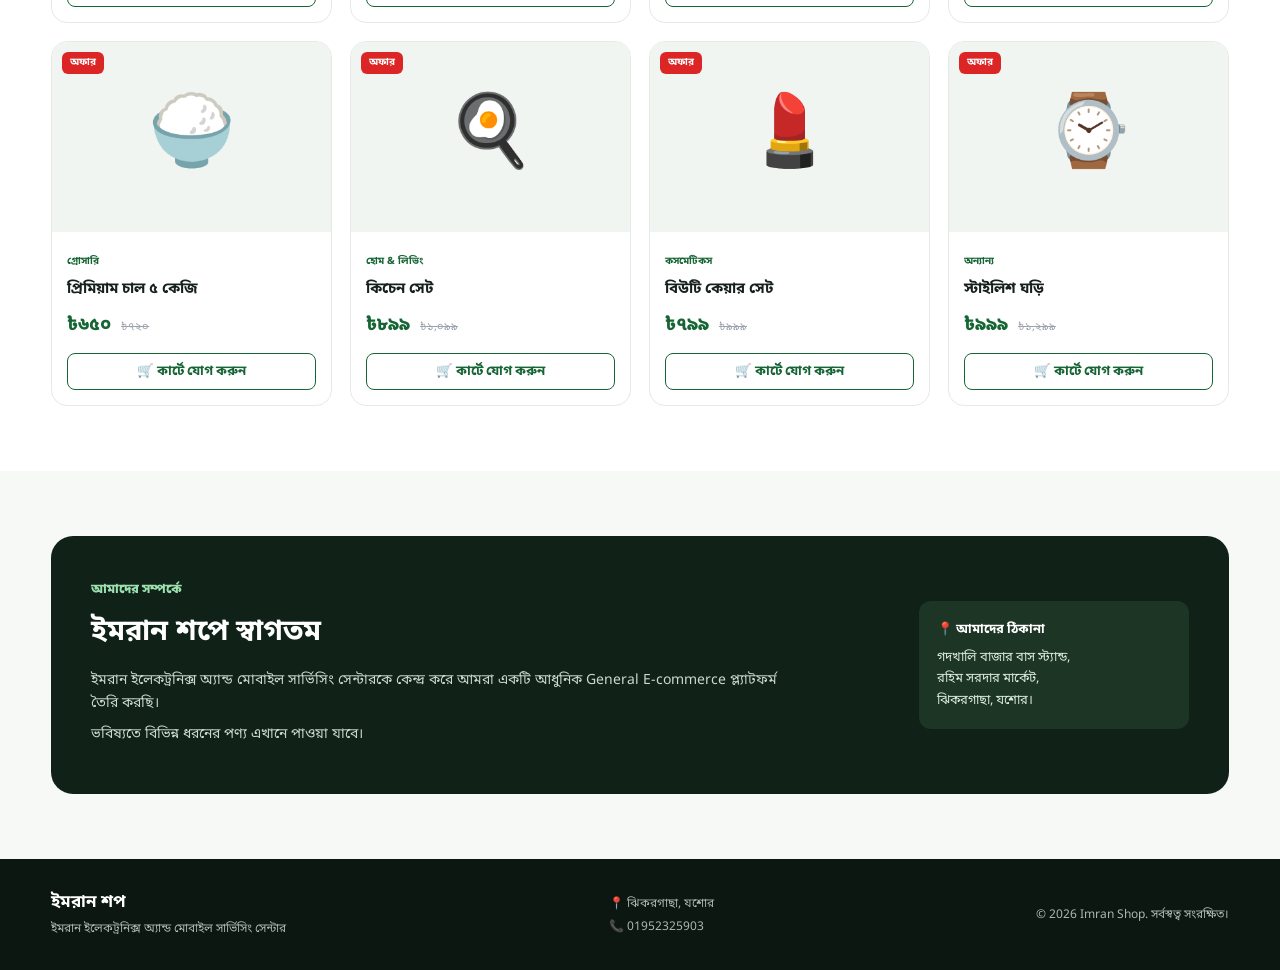
==== commit 1d62b777: "Update index.html" ====
--- a/index.html
+++ b/index.html
@@ -22,13 +22,9 @@
 
         <div class="container top-header-content">
 
-            <p>
-                🚚 সারাদেশে দ্রুত ডেলিভারি
-            </p>
-
-            <p>
-                📞 যোগাযোগ: 01952325903
-            </p>
+            <p>🚚 সারাদেশে দ্রুত ডেলিভারি</p>
+
+            <p>📞 যোগাযোগ: 01952325903</p>
 
         </div>
 
@@ -61,8 +57,6 @@
 
             </a>
 
-
-            <!-- Mobile Menu Button -->
 
             <button
                 class="menu-button"
@@ -73,8 +67,6 @@
             </button>
 
 
-            <!-- Navigation -->
-
             <div
                 class="navigation"
                 id="navigation"
@@ -121,7 +113,7 @@
     <main id="home">
 
 
-        <!-- ================= HERO SECTION ================= -->
+        <!-- ================= HERO ================= -->
 
         <section class="hero-section">
 
@@ -134,21 +126,16 @@
                     </span>
 
                     <h1>
-
                         আপনার পছন্দের পণ্য,
-
                         <span>
                             এখন হাতের মুঠোয়
                         </span>
-
                     </h1>
 
                     <p>
-
                         বিভিন্ন ক্যাটাগরির প্রয়োজনীয় পণ্য
                         এক জায়গায়। সহজ অর্ডার, নির্ভরযোগ্য
                         সেবা এবং দ্রুত ডেলিভারি।
-
                     </p>
 
 
@@ -173,8 +160,6 @@
                 </div>
 
 
-                <!-- Hero Card -->
-
                 <div class="hero-card">
 
                     <div class="offer-badge">
@@ -201,12 +186,11 @@
         </section>
 
 
-        <!-- ================= SERVICE FEATURES ================= -->
+        <!-- ================= FEATURES ================= -->
 
         <section class="features-section">
 
             <div class="container features-grid">
-
 
                 <div class="feature">
 
@@ -291,13 +275,12 @@
 
                 </div>
 
-
             </div>
 
         </section>
 
 
-        <!-- ================= CATEGORY SECTION ================= -->
+        <!-- ================= CATEGORY ================= -->
 
         <section
             class="section"
@@ -323,13 +306,10 @@
                 </div>
 
 
-                <!-- JavaScript এখানে Category তৈরি করবে -->
-
                 <div
                     class="category-grid"
                     id="categoryGrid"
                 >
-
                 </div>
 
             </div>
@@ -337,7 +317,7 @@
         </section>
 
 
-        <!-- ================= PRODUCT SECTION ================= -->
+        <!-- ================= PRODUCTS ================= -->
 
         <section
             class="section products-section"
@@ -346,7 +326,6 @@
 
             <div class="container">
 
-
                 <div class="products-header">
 
                     <div>
@@ -361,8 +340,6 @@
 
                     </div>
 
-
-                    <!-- Search -->
 
                     <div class="search-box">
 
@@ -382,23 +359,17 @@
                 </div>
 
 
-                <!-- Category Filter -->
-
                 <div
                     class="filter-row"
                     id="filterRow"
                 >
-
-                </div>
-
-
-                <!-- Products -->
+                </div>
+
 
                 <div
                     class="product-grid"
                     id="productGrid"
                 >
-
                 </div>
 
             </div>
@@ -406,7 +377,7 @@
         </section>
 
 
-        <!-- ================= ABOUT SECTION ================= -->
+        <!-- ================= ABOUT ================= -->
 
         <section
             class="section about-section"
@@ -428,19 +399,15 @@
                         </h2>
 
                         <p>
-
                             ইমরান ইলেকট্রনিক্স অ্যান্ড মোবাইল
                             সার্ভিসিং সেন্টারকে কেন্দ্র করে আমরা
                             একটি আধুনিক General E-commerce
                             প্ল্যাটফর্ম তৈরি করছি।
-
                         </p>
 
                         <p>
-
                             ভবিষ্যতে বিভিন্ন ধরনের পণ্য এখানে
                             পাওয়া যাবে।
-
                         </p>
 
                     </div>
@@ -453,15 +420,11 @@
                         </strong>
 
                         <p>
-
                             গদখালি বাজার বাস স্ট্যান্ড,
                             <br>
-
                             রহিম সরদার মার্কেট,
                             <br>
-
                             ঝিকরগাছা, যশোর।
-
                         </p>
 
                     </div>
@@ -508,17 +471,12 @@
         </div>
 
 
-        <!-- Cart Products -->
-
         <div
             class="cart-items"
             id="cartItems"
         >
-
         </div>
 
-
-        <!-- Cart Footer -->
 
         <div class="cart-footer">
 
@@ -558,9 +516,6 @@
             class="product-modal"
             id="productModal"
         >
-
-
-            <!-- Close Button -->
 
             <button
                 type="button"
@@ -574,9 +529,6 @@
 
             <div class="product-modal-content">
 
-
-                <!-- Product Image -->
-
                 <div
                     class="product-modal-image"
                     id="modalProductImage"
@@ -585,12 +537,7 @@
                 </div>
 
 
-                <!-- Product Information -->
-
                 <div class="product-modal-info">
-
-
-                    <!-- Category -->
 
                     <span
                         class="product-category"
@@ -600,14 +547,10 @@
                     </span>
 
 
-                    <!-- Product Name -->
-
                     <h2 id="modalProductName">
                         পণ্যের নাম
                     </h2>
 
-
-                    <!-- Price -->
 
                     <div class="modal-price-row">
 
@@ -628,8 +571,6 @@
                     </div>
 
 
-                    <!-- Description -->
-
                     <p
                         class="modal-product-description"
                         id="modalProductDescription"
@@ -638,8 +579,6 @@
                     </p>
 
 
-                    <!-- Quantity -->
-
                     <div class="modal-quantity">
 
                         <span>
@@ -674,10 +613,7 @@
                     </div>
 
 
-                    <!-- Action Buttons -->
-
                     <div class="modal-actions">
-
 
                         <button
                             type="button"
@@ -696,7 +632,6 @@
                             ⚡ এখনই কিনুন
                         </button>
 
-
                     </div>
 
                 </div>
@@ -708,12 +643,289 @@
     </div>
 
 
+    <!-- =====================================================
+         CHECKOUT MODAL
+    ===================================================== -->
+
+    <div
+        class="checkout-overlay"
+        id="checkoutOverlay"
+    >
+
+        <div
+            class="checkout-modal"
+            id="checkoutModal"
+        >
+
+            <button
+                type="button"
+                class="checkout-close"
+                id="checkoutClose"
+                aria-label="Close checkout"
+            >
+                ✕
+            </button>
+
+
+            <!-- ================= CHECKOUT FORM VIEW ================= -->
+
+            <div
+                class="checkout-form-view"
+                id="checkoutFormView"
+            >
+
+                <div class="checkout-header">
+
+                    <span class="section-label">
+                        অর্ডার সম্পন্ন করুন
+                    </span>
+
+                    <h2>
+                        🛍️ Checkout
+                    </h2>
+
+                    <p>
+                        আপনার তথ্য দিয়ে অর্ডারটি নিশ্চিত করুন।
+                    </p>
+
+                </div>
+
+
+                <div class="checkout-layout">
+
+                    <!-- CUSTOMER FORM -->
+
+                    <div class="checkout-customer">
+
+                        <h3>
+                            👤 কাস্টমারের তথ্য
+                        </h3>
+
+
+                        <form id="checkoutForm">
+
+                            <div class="form-group">
+
+                                <label for="customerName">
+                                    নাম *
+                                </label>
+
+                                <input
+                                    type="text"
+                                    id="customerName"
+                                    name="customerName"
+                                    placeholder="আপনার পূর্ণ নাম"
+                                    autocomplete="name"
+                                    required
+                                >
+
+                            </div>
+
+
+                            <div class="form-group">
+
+                                <label for="customerPhone">
+                                    মোবাইল নম্বর *
+                                </label>
+
+                                <input
+                                    type="tel"
+                                    id="customerPhone"
+                                    name="customerPhone"
+                                    placeholder="01XXXXXXXXX"
+                                    inputmode="numeric"
+                                    autocomplete="tel"
+                                    required
+                                >
+
+                            </div>
+
+
+                            <div class="form-group">
+
+                                <label for="customerAddress">
+                                    সম্পূর্ণ ঠিকানা *
+                                </label>
+
+                                <textarea
+                                    id="customerAddress"
+                                    name="customerAddress"
+                                    rows="4"
+                                    placeholder="বাড়ি/গ্রাম, ইউনিয়ন, উপজেলা, জেলা"
+                                    autocomplete="street-address"
+                                    required
+                                ></textarea>
+
+                            </div>
+
+
+                            <div class="form-group">
+
+                                <label>
+                                    পেমেন্ট পদ্ধতি
+                                </label>
+
+                                <label class="payment-option">
+
+                                    <input
+                                        type="radio"
+                                        name="paymentMethod"
+                                        value="Cash on Delivery"
+                                        checked
+                                    >
+
+                                    <span>
+                                        💵 Cash on Delivery
+                                    </span>
+
+                                </label>
+
+                            </div>
+
+
+                            <button
+                                type="submit"
+                                class="place-order-button"
+                            >
+                                ✅ অর্ডার নিশ্চিত করুন
+                            </button>
+
+                        </form>
+
+                    </div>
+
+
+                    <!-- ORDER SUMMARY -->
+
+                    <div class="checkout-summary">
+
+                        <h3>
+                            🧾 অর্ডার সামারি
+                        </h3>
+
+
+                        <div
+                            class="checkout-items"
+                            id="checkoutItems"
+                        >
+                        </div>
+
+
+                        <div class="summary-line">
+
+                            <span>
+                                পণ্যের মোট
+                            </span>
+
+                            <strong id="checkoutSubtotal">
+                                ৳0
+                            </strong>
+
+                        </div>
+
+
+                        <div class="summary-line">
+
+                            <span>
+                                ডেলিভারি চার্জ
+                            </span>
+
+                            <strong id="checkoutDelivery">
+                                ৳0
+                            </strong>
+
+                        </div>
+
+
+                        <div class="summary-total">
+
+                            <span>
+                                সর্বমোট
+                            </span>
+
+                            <strong id="checkoutGrandTotal">
+                                ৳0
+                            </strong>
+
+                        </div>
+
+                    </div>
+
+                </div>
+
+            </div>
+
+
+            <!-- ================= ORDER SUCCESS VIEW ================= -->
+
+            <div
+                class="order-success-view"
+                id="orderSuccessView"
+            >
+
+                <div class="success-icon">
+                    ✓
+                </div>
+
+                <span class="section-label">
+                    অর্ডার সফল হয়েছে
+                </span>
+
+                <h2>
+                    🎉 ধন্যবাদ!
+                </h2>
+
+                <p>
+                    আপনার অর্ডারটি সফলভাবে গ্রহণ করা হয়েছে।
+                </p>
+
+
+                <div class="order-id-box">
+
+                    <span>
+                        আপনার Order ID
+                    </span>
+
+                    <strong id="successOrderId">
+                        IMS-000000
+                    </strong>
+
+                </div>
+
+
+                <div
+                    class="success-order-summary"
+                    id="successOrderSummary"
+                >
+                </div>
+
+
+                <p class="success-note">
+                    আমাদের পক্ষ থেকে প্রয়োজন অনুযায়ী
+                    আপনার সাথে যোগাযোগ করা হবে।
+                </p>
+
+
+                <button
+                    type="button"
+                    class="success-close-button"
+                    id="successCloseButton"
+                >
+                    ঠিক আছে
+                </button>
+
+            </div>
+
+        </div>
+
+    </div>
+
+
     <!-- ================= FOOTER ================= -->
 
     <footer class="footer">
 
         <div class="container footer-content">
-
 
             <div class="footer-brand">
 
@@ -722,10 +934,8 @@
                 </strong>
 
                 <p>
-
                     ইমরান ইলেকট্রনিক্স অ্যান্ড
                     মোবাইল সার্ভিসিং সেন্টার
-
                 </p>
 
             </div>
@@ -751,7 +961,6 @@
 
             </div>
 
-
         </div>
 
     </footer>
@@ -759,7 +968,7 @@
 
     <!-- ================= JAVASCRIPT ================= -->
 
-    <script src="script.js?v=2"></script>
+    <script src="script.js?v=3"></script>
 
 </body>
 </html>
--- a/style.css
+++ b/style.css
@@ -33,8 +33,13 @@
     line-height: 1.65;
 }
 
+body.modal-open {
+    overflow: hidden;
+}
+
 button,
-input {
+input,
+textarea {
     font-family: inherit;
 }
 
@@ -763,6 +768,550 @@
 }
 
 
+/* =====================================================
+   PRODUCT DETAILS MODAL
+===================================================== */
+
+.product-modal-overlay {
+    position: fixed;
+    inset: 0;
+    background: rgba(0, 0, 0, 0.55);
+    z-index: 300;
+    display: none;
+    align-items: center;
+    justify-content: center;
+    padding: 20px;
+    overflow-y: auto;
+}
+
+.product-modal-overlay.show {
+    display: flex;
+}
+
+.product-modal {
+    width: min(900px, 100%);
+    max-height: 90vh;
+    overflow-y: auto;
+    background: var(--white);
+    border-radius: 22px;
+    box-shadow: 0 25px 70px rgba(0, 0, 0, 0.22);
+    position: relative;
+    animation: productModalShow 0.25s ease;
+}
+
+@keyframes productModalShow {
+
+    from {
+        opacity: 0;
+        transform: translateY(20px) scale(0.97);
+    }
+
+    to {
+        opacity: 1;
+        transform: translateY(0) scale(1);
+    }
+
+}
+
+.product-modal-close {
+    position: absolute;
+    top: 15px;
+    right: 15px;
+    width: 38px;
+    height: 38px;
+    border: none;
+    border-radius: 50%;
+    background: rgba(255, 255, 255, 0.95);
+    color: var(--text);
+    font-size: 18px;
+    font-weight: 700;
+    z-index: 5;
+    box-shadow: 0 4px 15px rgba(0, 0, 0, 0.08);
+    transition: 0.2s ease;
+}
+
+.product-modal-close:hover {
+    background: var(--danger);
+    color: white;
+    transform: rotate(90deg);
+}
+
+.product-modal-content {
+    display: grid;
+    grid-template-columns: 0.9fr 1.1fr;
+    gap: 35px;
+    padding: 35px;
+}
+
+.product-modal-image {
+    min-height: 360px;
+    background: #f1f5f2;
+    border-radius: 18px;
+    display: grid;
+    place-items: center;
+    font-size: 120px;
+    overflow: hidden;
+}
+
+.product-modal-info {
+    padding: 15px 10px 15px 0;
+    display: flex;
+    flex-direction: column;
+    justify-content: center;
+}
+
+.product-modal-info .product-category {
+    display: inline-block;
+    width: fit-content;
+    background: #eaf5ed;
+    color: var(--primary);
+    padding: 5px 10px;
+    border-radius: 20px;
+    font-size: 11px;
+    font-weight: 800;
+}
+
+.product-modal-info h2 {
+    font-size: 30px;
+    line-height: 1.35;
+    margin: 12px 0;
+}
+
+.modal-price-row {
+    display: flex;
+    align-items: center;
+    gap: 8px;
+    margin-bottom: 15px;
+}
+
+.modal-price-row .product-price {
+    font-size: 26px;
+}
+
+.modal-price-row .old-price {
+    font-size: 13px;
+}
+
+.modal-product-description {
+    color: var(--muted);
+    font-size: 14px;
+    line-height: 1.8;
+    margin-bottom: 22px;
+}
+
+.modal-quantity {
+    display: flex;
+    align-items: center;
+    justify-content: space-between;
+    gap: 15px;
+    padding: 14px 0;
+    border-top: 1px solid var(--border);
+    border-bottom: 1px solid var(--border);
+}
+
+.modal-quantity > span {
+    font-size: 14px;
+    font-weight: 700;
+}
+
+.modal-quantity .quantity-control {
+    margin-top: 0;
+    gap: 8px;
+}
+
+.modal-quantity .quantity-control button {
+    width: 34px;
+    height: 34px;
+    border-radius: 8px;
+    font-size: 18px;
+    font-weight: 700;
+    transition: 0.2s ease;
+}
+
+.modal-quantity .quantity-control button:hover {
+    background: var(--primary);
+    border-color: var(--primary);
+    color: white;
+}
+
+.modal-quantity .quantity-control strong {
+    min-width: 30px;
+    text-align: center;
+}
+
+.modal-actions {
+    display: grid;
+    grid-template-columns: 1fr 1fr;
+    gap: 10px;
+    margin-top: 22px;
+}
+
+.modal-add-cart,
+.modal-buy-now {
+    border: none;
+    padding: 13px 15px;
+    border-radius: 10px;
+    font-weight: 700;
+    font-size: 14px;
+    transition: 0.2s ease;
+}
+
+.modal-add-cart {
+    background: var(--primary);
+    color: white;
+}
+
+.modal-add-cart:hover {
+    background: var(--primary-dark);
+    transform: translateY(-2px);
+}
+
+.modal-buy-now {
+    background: #fff7e6;
+    color: #a16207;
+    border: 1px solid #f5d28b;
+}
+
+.modal-buy-now:hover {
+    background: var(--accent);
+    color: white;
+    border-color: var(--accent);
+    transform: translateY(-2px);
+}
+
+
+/* =====================================================
+   CHECKOUT
+===================================================== */
+
+.checkout-overlay {
+    position: fixed;
+    inset: 0;
+    background: rgba(0, 0, 0, 0.58);
+    z-index: 500;
+    display: none;
+    align-items: center;
+    justify-content: center;
+    padding: 18px;
+    overflow-y: auto;
+}
+
+.checkout-overlay.show {
+    display: flex;
+}
+
+.checkout-modal {
+    width: min(1000px, 100%);
+    max-height: 94vh;
+    overflow-y: auto;
+    background: white;
+    border-radius: 22px;
+    position: relative;
+    box-shadow: 0 25px 80px rgba(0,0,0,0.25);
+    animation: checkoutShow 0.25s ease;
+}
+
+@keyframes checkoutShow {
+
+    from {
+        opacity: 0;
+        transform: translateY(20px);
+    }
+
+    to {
+        opacity: 1;
+        transform: translateY(0);
+    }
+
+}
+
+.checkout-close {
+    position: absolute;
+    top: 15px;
+    right: 15px;
+    width: 38px;
+    height: 38px;
+    border: none;
+    border-radius: 50%;
+    background: #f1f3f1;
+    color: var(--text);
+    font-size: 17px;
+    z-index: 10;
+}
+
+.checkout-close:hover {
+    background: var(--danger);
+    color: white;
+}
+
+.checkout-form-view {
+    padding: 35px;
+}
+
+.checkout-header {
+    padding-right: 45px;
+    margin-bottom: 25px;
+}
+
+.checkout-header h2 {
+    font-size: 30px;
+    margin-top: 3px;
+}
+
+.checkout-header p {
+    color: var(--muted);
+    font-size: 13px;
+}
+
+.checkout-layout {
+    display: grid;
+    grid-template-columns: 1fr 0.85fr;
+    gap: 25px;
+}
+
+.checkout-customer,
+.checkout-summary {
+    border: 1px solid var(--border);
+    border-radius: 16px;
+    padding: 22px;
+}
+
+.checkout-customer h3,
+.checkout-summary h3 {
+    font-size: 17px;
+    margin-bottom: 20px;
+}
+
+.form-group {
+    margin-bottom: 16px;
+}
+
+.form-group label {
+    display: block;
+    font-size: 13px;
+    font-weight: 700;
+    margin-bottom: 6px;
+}
+
+.form-group input,
+.form-group textarea {
+    width: 100%;
+    border: 1px solid var(--border);
+    border-radius: 9px;
+    padding: 11px 12px;
+    outline: none;
+    background: #fafcfb;
+    font-size: 13px;
+    resize: vertical;
+}
+
+.form-group input:focus,
+.form-group textarea:focus {
+    border-color: #79a986;
+    box-shadow: 0 0 0 3px rgba(22,101,52,0.06);
+}
+
+.payment-option {
+    display: flex !important;
+    align-items: center;
+    gap: 9px;
+    border: 1px solid var(--border);
+    border-radius: 9px;
+    padding: 11px;
+    cursor: pointer;
+    font-weight: 600 !important;
+}
+
+.payment-option input {
+    width: auto;
+}
+
+.place-order-button {
+    width: 100%;
+    border: none;
+    background: var(--primary);
+    color: white;
+    padding: 13px;
+    border-radius: 10px;
+    font-weight: 800;
+    margin-top: 5px;
+    transition: 0.2s ease;
+}
+
+.place-order-button:hover {
+    background: var(--primary-dark);
+    transform: translateY(-2px);
+}
+
+.checkout-items {
+    max-height: 250px;
+    overflow-y: auto;
+    margin-bottom: 15px;
+}
+
+.checkout-item {
+    display: grid;
+    grid-template-columns: 45px 1fr auto;
+    gap: 9px;
+    align-items: center;
+    padding: 10px 0;
+    border-bottom: 1px solid var(--border);
+}
+
+.checkout-item-image {
+    width: 45px;
+    height: 45px;
+    background: #f1f5f2;
+    border-radius: 8px;
+    display: grid;
+    place-items: center;
+    font-size: 21px;
+}
+
+.checkout-item-name {
+    font-size: 12px;
+    font-weight: 700;
+}
+
+.checkout-item-quantity {
+    display: block;
+    color: var(--muted);
+    font-size: 10px;
+}
+
+.checkout-item-price {
+    font-size: 12px;
+    font-weight: 800;
+    color: var(--primary);
+}
+
+.summary-line {
+    display: flex;
+    justify-content: space-between;
+    gap: 10px;
+    padding: 9px 0;
+    font-size: 13px;
+}
+
+.summary-line strong {
+    color: var(--text);
+}
+
+.summary-total {
+    display: flex;
+    justify-content: space-between;
+    align-items: center;
+    border-top: 1px solid var(--border);
+    margin-top: 8px;
+    padding-top: 15px;
+    font-size: 15px;
+    font-weight: 800;
+}
+
+.summary-total strong {
+    font-size: 22px;
+    color: var(--primary);
+}
+
+
+/* ================= ORDER SUCCESS ================= */
+
+.order-success-view {
+    display: none;
+    text-align: center;
+    padding: 55px 35px;
+}
+
+.order-success-view.show {
+    display: block;
+}
+
+.success-icon {
+    width: 70px;
+    height: 70px;
+    margin: 0 auto 18px;
+    border-radius: 50%;
+    background: #e5f4e8;
+    color: var(--primary);
+    display: grid;
+    place-items: center;
+    font-size: 40px;
+    font-weight: 800;
+}
+
+.order-success-view h2 {
+    font-size: 30px;
+    margin: 5px 0;
+}
+
+.order-success-view > p {
+    color: var(--muted);
+    font-size: 13px;
+}
+
+.order-id-box {
+    width: min(400px, 100%);
+    margin: 25px auto;
+    padding: 15px;
+    background: #f1f5f2;
+    border: 1px dashed #a8cbb2;
+    border-radius: 12px;
+}
+
+.order-id-box span {
+    display: block;
+    color: var(--muted);
+    font-size: 11px;
+}
+
+.order-id-box strong {
+    display: block;
+    color: var(--primary);
+    font-size: 22px;
+    margin-top: 3px;
+}
+
+.success-order-summary {
+    width: min(500px, 100%);
+    margin: 0 auto;
+    text-align: left;
+    border: 1px solid var(--border);
+    border-radius: 12px;
+    padding: 15px;
+}
+
+.success-summary-row {
+    display: flex;
+    justify-content: space-between;
+    gap: 15px;
+    padding: 7px 0;
+    font-size: 12px;
+    border-bottom: 1px solid var(--border);
+}
+
+.success-summary-row:last-child {
+    border-bottom: none;
+}
+
+.success-summary-row strong {
+    color: var(--primary);
+}
+
+.success-note {
+    margin-top: 18px;
+}
+
+.success-close-button {
+    margin-top: 20px;
+    border: none;
+    background: var(--primary);
+    color: white;
+    padding: 11px 30px;
+    border-radius: 9px;
+    font-weight: 700;
+}
+
+
 /* ================= FOOTER ================= */
 
 .footer {
@@ -811,6 +1360,11 @@
     .features-grid {
         grid-template-columns: repeat(2, 1fr);
     }
+
+    .checkout-layout {
+        grid-template-columns: 1fr;
+    }
+
 }
 
 
@@ -972,6 +1526,101 @@
     }
 
 
+    /* Product Modal */
+
+    .product-modal-overlay {
+        padding: 12px;
+        align-items: flex-start;
+    }
+
+    .product-modal {
+        width: 100%;
+        max-height: 94vh;
+        border-radius: 18px;
+        margin-top: 10px;
+    }
+
+    .product-modal-content {
+        grid-template-columns: 1fr;
+        gap: 18px;
+        padding: 18px;
+        padding-top: 25px;
+    }
+
+    .product-modal-image {
+        min-height: 220px;
+        max-height: 280px;
+        font-size: 80px;
+    }
+
+    .product-modal-info {
+        padding: 0;
+    }
+
+    .product-modal-info h2 {
+        font-size: 23px;
+    }
+
+    .modal-price-row .product-price {
+        font-size: 22px;
+    }
+
+    .modal-product-description {
+        font-size: 13px;
+    }
+
+    .product-modal-close {
+        top: 10px;
+        right: 10px;
+        width: 34px;
+        height: 34px;
+        font-size: 16px;
+    }
+
+    .modal-actions {
+        grid-template-columns: 1fr;
+    }
+
+
+    /* Checkout */
+
+    .checkout-overlay {
+        padding: 8px;
+        align-items: flex-start;
+    }
+
+    .checkout-modal {
+        margin-top: 8px;
+        max-height: 96vh;
+        border-radius: 17px;
+    }
+
+    .checkout-form-view {
+        padding: 22px 15px;
+    }
+
+    .checkout-header h2 {
+        font-size: 25px;
+    }
+
+    .checkout-customer,
+    .checkout-summary {
+        padding: 15px;
+    }
+
+    .checkout-layout {
+        gap: 15px;
+    }
+
+    .order-success-view {
+        padding: 45px 18px;
+    }
+
+    .order-success-view h2 {
+        font-size: 25px;
+    }
+
+
     /* Footer */
 
     .footer-content {
@@ -1005,4 +1654,26 @@
         height: 135px;
     }
 
+
+    .product-modal-content {
+        padding: 15px;
+    }
+
+    .product-modal-image {
+        min-height: 190px;
+    }
+
+    .product-modal-info h2 {
+        font-size: 21px;
+    }
+
+    .modal-price-row .product-price {
+        font-size: 20px;
+    }
+
+    .modal-actions button {
+        padding: 11px;
+        font-size: 13px;
+    }
+
 }
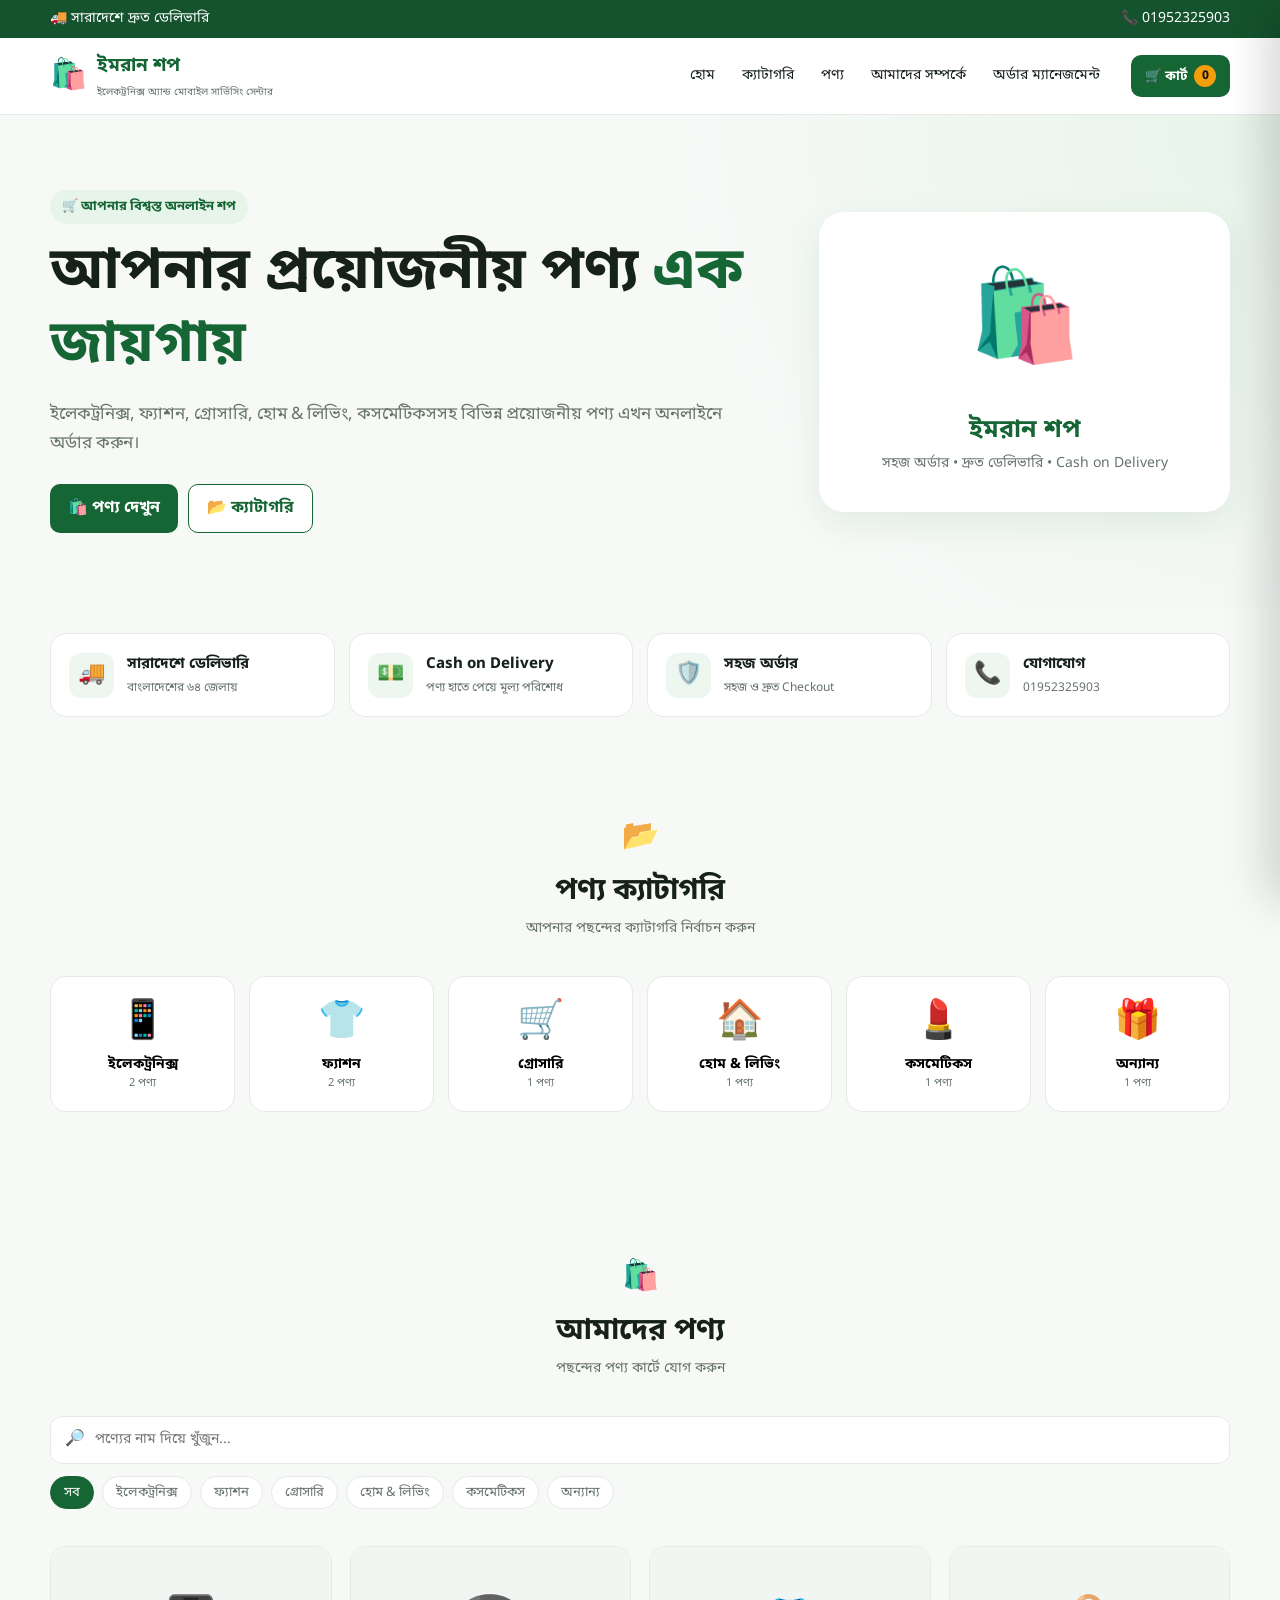
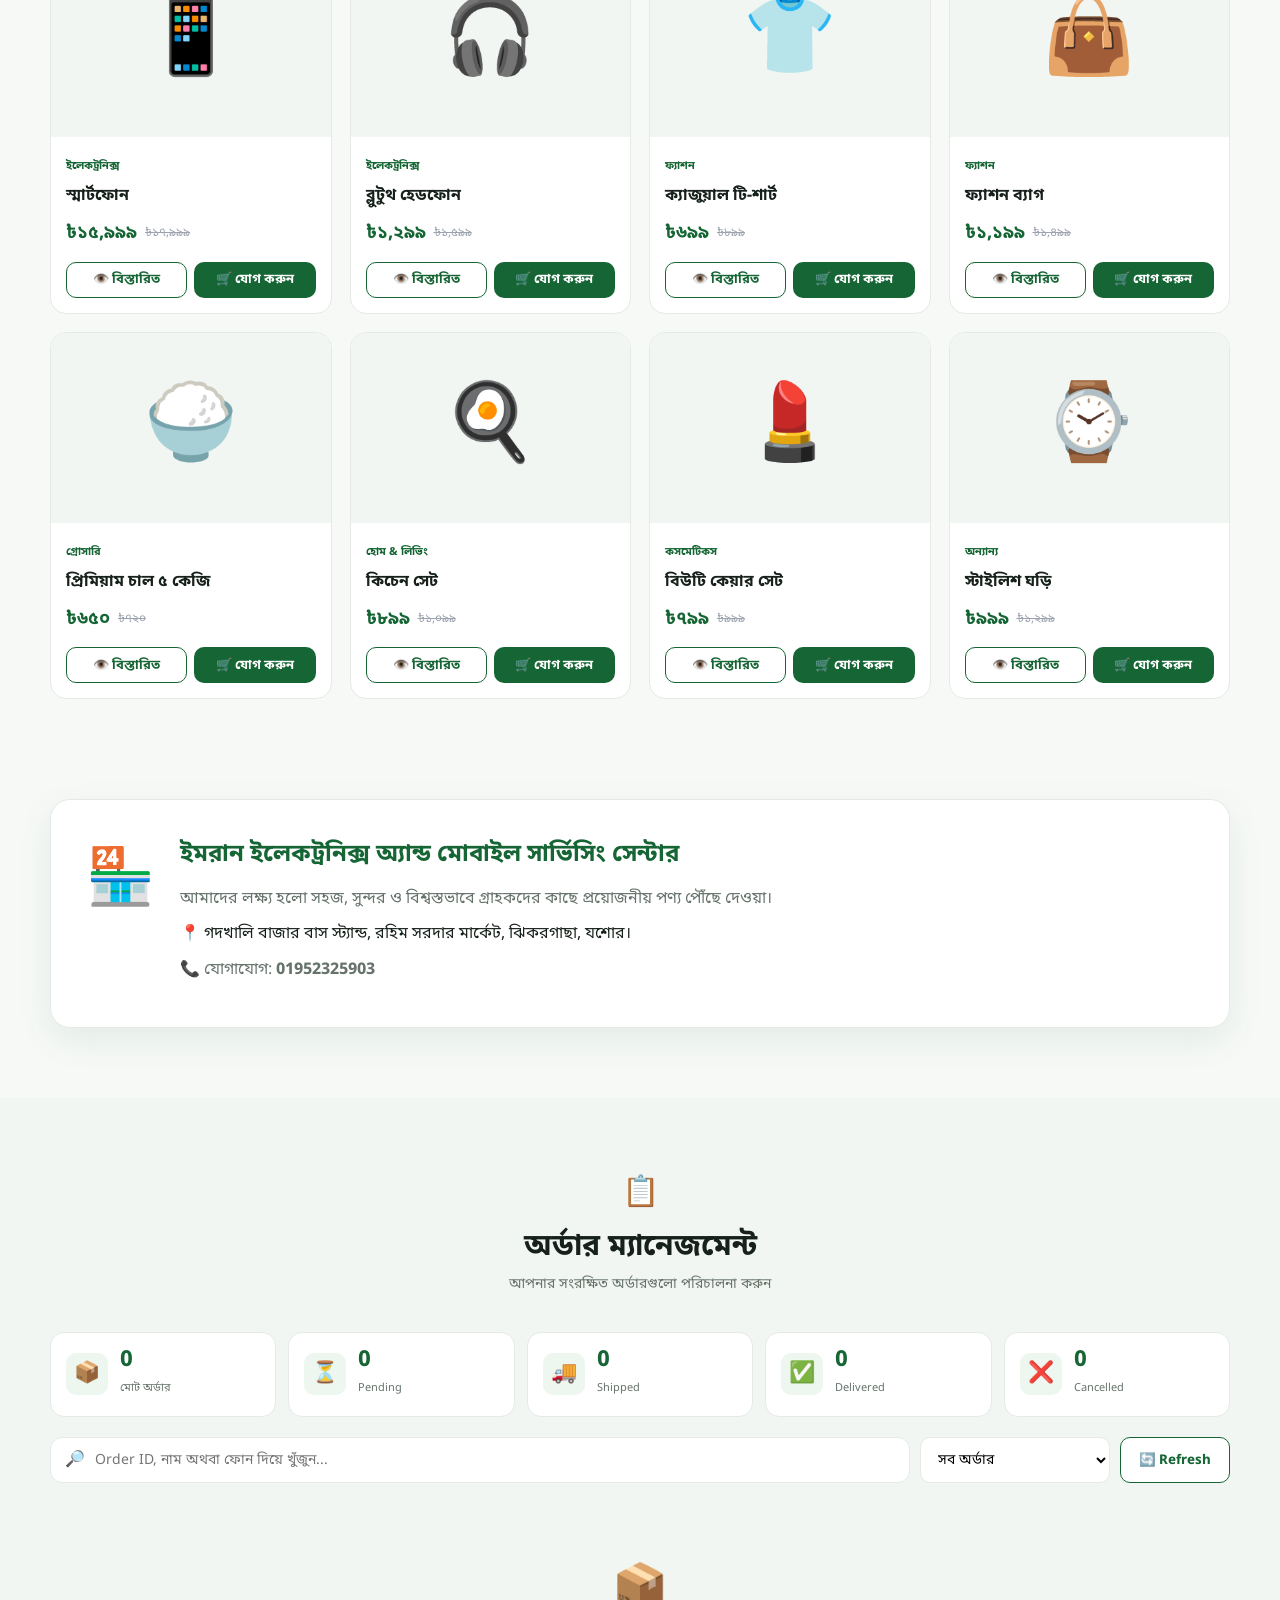
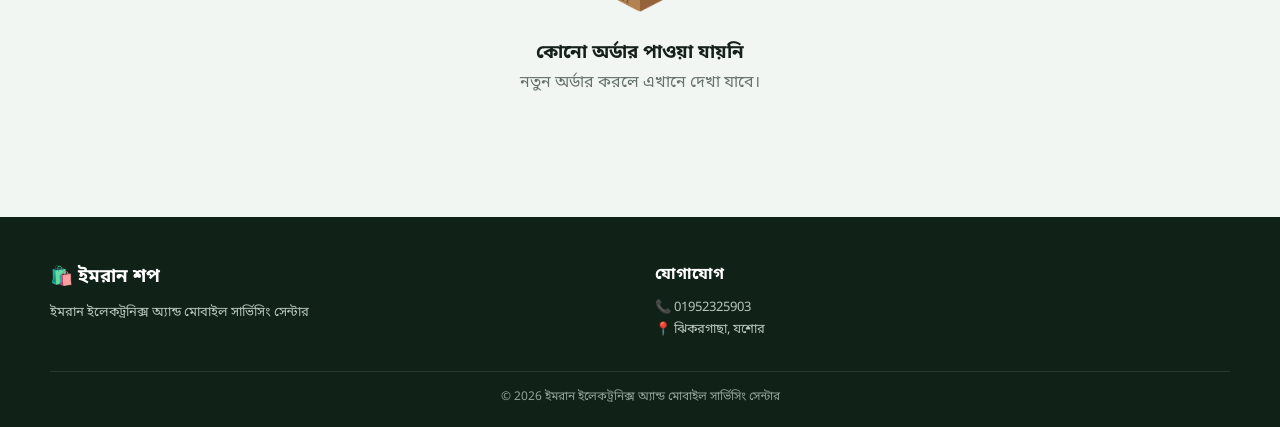
==== commit 199bb954: "Update index.html" ====
--- a/index.html
+++ b/index.html
@@ -12,963 +12,806 @@
     >
 
     <link rel="stylesheet" href="style.css">
+
+    <script src="script.js?v=5" defer></script>
 </head>
 
 <body>
 
-    <!-- ================= HEADER ================= -->
-
-    <header class="top-header">
-
-        <div class="container top-header-content">
-
-            <p>🚚 সারাদেশে দ্রুত ডেলিভারি</p>
-
-            <p>📞 যোগাযোগ: 01952325903</p>
-
-        </div>
-
-    </header>
-
-
-    <!-- ================= NAVBAR ================= -->
-
-    <nav class="navbar">
-
-        <div class="container navbar-content">
-
-            <a href="#" class="logo">
-
-                <div class="logo-icon">
-                    🛍️
-                </div>
-
-                <div class="logo-text">
-
-                    <strong>
-                        ইমরান শপ
-                    </strong>
-
-                    <span>
-                        ইলেকট্রনিক্স অ্যান্ড মোবাইল সার্ভিসিং সেন্টার
-                    </span>
-
-                </div>
-
-            </a>
-
-
-            <button
-                class="menu-button"
-                id="menuButton"
-                aria-label="Menu"
-            >
-                ☰
-            </button>
-
+<!-- ================= HEADER ================= -->
+
+<header class="top-header">
+    <div class="container header-top-inner">
+        <div>🚚 সারাদেশে দ্রুত ডেলিভারি</div>
+        <div>📞 01952325903</div>
+    </div>
+</header>
+
+
+<!-- ================= NAVBAR ================= -->
+
+<nav class="navbar">
+    <div class="container nav-inner">
+
+        <a href="#home" class="logo">
+            <span class="logo-icon">🛍️</span>
+
+            <span>
+                <strong>ইমরান শপ</strong>
+                <small>ইলেকট্রনিক্স অ্যান্ড মোবাইল সার্ভিসিং সেন্টার</small>
+            </span>
+        </a>
+
+        <button
+            type="button"
+            class="mobile-menu-button"
+            id="mobileMenuButton"
+            aria-label="Menu"
+        >
+            ☰
+        </button>
+
+        <div class="nav-links" id="navLinks">
+            <a href="#home">হোম</a>
+            <a href="#categories">ক্যাটাগরি</a>
+            <a href="#products">পণ্য</a>
+            <a href="#about">আমাদের সম্পর্কে</a>
+            <a href="#orderManagement">অর্ডার ম্যানেজমেন্ট</a>
+        </div>
+
+        <button
+            type="button"
+            class="cart-button"
+            id="cartButton"
+        >
+            🛒 কার্ট
+            <span id="cartCount">0</span>
+        </button>
+
+    </div>
+</nav>
+
+
+<main>
+
+<!-- ================= HERO ================= -->
+
+<section class="hero" id="home">
+    <div class="container hero-inner">
+
+        <div class="hero-content">
+
+            <span class="hero-badge">
+                🛒 আপনার বিশ্বস্ত অনলাইন শপ
+            </span>
+
+            <h1>
+                আপনার প্রয়োজনীয় পণ্য
+                <span>এক জায়গায়</span>
+            </h1>
+
+            <p>
+                ইলেকট্রনিক্স, ফ্যাশন, গ্রোসারি, হোম & লিভিং,
+                কসমেটিকসসহ বিভিন্ন প্রয়োজনীয় পণ্য এখন অনলাইনে অর্ডার করুন।
+            </p>
+
+            <div class="hero-actions">
+                <a href="#products" class="btn btn-primary">
+                    🛍️ পণ্য দেখুন
+                </a>
+
+                <a href="#categories" class="btn btn-outline">
+                    📂 ক্যাটাগরি
+                </a>
+            </div>
+
+        </div>
+
+        <div class="hero-card">
+            <div class="hero-card-icon">🛍️</div>
+            <h3>ইমরান শপ</h3>
+            <p>সহজ অর্ডার • দ্রুত ডেলিভারি • Cash on Delivery</p>
+        </div>
+
+    </div>
+</section>
+
+
+<!-- ================= FEATURES ================= -->
+
+<section class="features-section">
+    <div class="container features-grid">
+
+        <div class="feature-card">
+            <div class="feature-icon">🚚</div>
+            <div>
+                <h3>সারাদেশে ডেলিভারি</h3>
+                <p>বাংলাদেশের ৬৪ জেলায়</p>
+            </div>
+        </div>
+
+        <div class="feature-card">
+            <div class="feature-icon">💵</div>
+            <div>
+                <h3>Cash on Delivery</h3>
+                <p>পণ্য হাতে পেয়ে মূল্য পরিশোধ</p>
+            </div>
+        </div>
+
+        <div class="feature-card">
+            <div class="feature-icon">🛡️</div>
+            <div>
+                <h3>সহজ অর্ডার</h3>
+                <p>সহজ ও দ্রুত Checkout</p>
+            </div>
+        </div>
+
+        <div class="feature-card">
+            <div class="feature-icon">📞</div>
+            <div>
+                <h3>যোগাযোগ</h3>
+                <p>01952325903</p>
+            </div>
+        </div>
+
+    </div>
+</section>
+
+
+<!-- ================= CATEGORIES ================= -->
+
+<section class="section" id="categories">
+    <div class="container">
+
+        <div class="section-heading">
+            <span>📂</span>
+            <h2>পণ্য ক্যাটাগরি</h2>
+            <p>আপনার পছন্দের ক্যাটাগরি নির্বাচন করুন</p>
+        </div>
+
+        <div id="categoryGrid" class="category-grid"></div>
+
+    </div>
+</section>
+
+
+<!-- ================= PRODUCTS ================= -->
+
+<section class="section products-section" id="products">
+    <div class="container">
+
+        <div class="section-heading">
+            <span>🛍️</span>
+            <h2>আমাদের পণ্য</h2>
+            <p>পছন্দের পণ্য কার্টে যোগ করুন</p>
+        </div>
+
+        <div class="product-tools">
+
+            <div class="search-box">
+                <span>🔎</span>
+                <input
+                    type="search"
+                    id="searchInput"
+                    placeholder="পণ্যের নাম দিয়ে খুঁজুন..."
+                >
+            </div>
 
             <div
-                class="navigation"
-                id="navigation"
-            >
-
-                <a href="#home">
-                    হোম
-                </a>
-
-                <a href="#categories">
-                    ক্যাটাগরি
-                </a>
-
-                <a href="#products">
-                    পণ্য
-                </a>
-
-                <a href="#about">
-                    আমাদের সম্পর্কে
-                </a>
-
-                <button
-                    class="cart-button"
-                    id="cartButton"
+                class="filter-row"
+                id="filterRow"
+            ></div>
+
+        </div>
+
+        <div
+            class="product-grid"
+            id="productGrid"
+        ></div>
+
+    </div>
+</section>
+
+
+<!-- ================= ABOUT ================= -->
+
+<section class="section about-section" id="about">
+    <div class="container">
+
+        <div class="about-card">
+
+            <div class="about-icon">🏪</div>
+
+            <div>
+                <h2>ইমরান ইলেকট্রনিক্স অ্যান্ড মোবাইল সার্ভিসিং সেন্টার</h2>
+
+                <p>
+                    আমাদের লক্ষ্য হলো সহজ, সুন্দর ও বিশ্বস্তভাবে
+                    গ্রাহকদের কাছে প্রয়োজনীয় পণ্য পৌঁছে দেওয়া।
+                </p>
+
+                <p class="shop-address">
+                    📍 গদখালি বাজার বাস স্ট্যান্ড,
+                    রহিম সরদার মার্কেট,
+                    ঝিকরগাছা, যশোর।
+                </p>
+
+                <p>
+                    📞 যোগাযোগ: <strong>01952325903</strong>
+                </p>
+            </div>
+
+        </div>
+
+    </div>
+</section>
+
+
+<!-- ================= ORDER MANAGEMENT ================= -->
+
+<section class="section order-management-section" id="orderManagement">
+
+    <div class="container">
+
+        <div class="section-heading">
+            <span>📋</span>
+            <h2>অর্ডার ম্যানেজমেন্ট</h2>
+            <p>আপনার সংরক্ষিত অর্ডারগুলো পরিচালনা করুন</p>
+        </div>
+
+
+        <!-- ORDER STATISTICS -->
+
+        <div class="management-stats">
+
+            <div class="management-stat">
+                <span>📦</span>
+                <div>
+                    <strong id="totalOrdersCount">0</strong>
+                    <small>মোট অর্ডার</small>
+                </div>
+            </div>
+
+            <div class="management-stat">
+                <span>⏳</span>
+                <div>
+                    <strong id="pendingOrdersCount">0</strong>
+                    <small>Pending</small>
+                </div>
+            </div>
+
+            <div class="management-stat">
+                <span>🚚</span>
+                <div>
+                    <strong id="shippedOrdersCount">0</strong>
+                    <small>Shipped</small>
+                </div>
+            </div>
+
+            <div class="management-stat">
+                <span>✅</span>
+                <div>
+                    <strong id="deliveredOrdersCount">0</strong>
+                    <small>Delivered</small>
+                </div>
+            </div>
+
+            <div class="management-stat">
+                <span>❌</span>
+                <div>
+                    <strong id="cancelledOrdersCount">0</strong>
+                    <small>Cancelled</small>
+                </div>
+            </div>
+
+        </div>
+
+
+        <!-- ORDER TOOLS -->
+
+        <div class="management-tools">
+
+            <div class="management-search">
+                <span>🔎</span>
+
+                <input
+                    type="search"
+                    id="orderSearchInput"
+                    placeholder="Order ID, নাম অথবা ফোন দিয়ে খুঁজুন..."
                 >
-
-                    🛒 কার্ট
-
-                    <span id="cartCount">
-                        0
-                    </span>
-
-                </button>
-
-            </div>
-
-        </div>
-
-    </nav>
-
-
-    <!-- ================= MAIN ================= -->
-
-    <main id="home">
-
-
-        <!-- ================= HERO ================= -->
-
-        <section class="hero-section">
-
-            <div class="container hero-content">
-
-                <div class="hero-text">
-
-                    <span class="hero-label">
-                        ✨ বিশ্বস্ত অনলাইন শপ
-                    </span>
-
-                    <h1>
-                        আপনার পছন্দের পণ্য,
-                        <span>
-                            এখন হাতের মুঠোয়
-                        </span>
-                    </h1>
-
-                    <p>
-                        বিভিন্ন ক্যাটাগরির প্রয়োজনীয় পণ্য
-                        এক জায়গায়। সহজ অর্ডার, নির্ভরযোগ্য
-                        সেবা এবং দ্রুত ডেলিভারি।
-                    </p>
-
-
-                    <div class="hero-buttons">
-
-                        <a
-                            href="#products"
-                            class="primary-button"
-                        >
-                            শপিং শুরু করুন →
-                        </a>
-
-                        <a
-                            href="#categories"
-                            class="secondary-button"
-                        >
-                            ক্যাটাগরি দেখুন
-                        </a>
-
-                    </div>
-
-                </div>
-
-
-                <div class="hero-card">
-
-                    <div class="offer-badge">
-                        🔥 বিশেষ অফার
-                    </div>
-
-                    <div class="hero-icon">
-                        🛒
-                    </div>
-
-                    <h2>
-                        নতুন পণ্য আসছে
-                    </h2>
-
-                    <p>
-                        নিয়মিত নতুন পণ্য ও বিশেষ অফার
-                        যোগ করা হবে।
-                    </p>
-
-                </div>
-
-            </div>
-
-        </section>
-
-
-        <!-- ================= FEATURES ================= -->
-
-        <section class="features-section">
-
-            <div class="container features-grid">
-
-                <div class="feature">
-
-                    <div class="feature-icon">
-                        🚚
-                    </div>
-
-                    <div>
-
-                        <strong>
-                            দ্রুত ডেলিভারি
-                        </strong>
-
-                        <p>
-                            নিরাপদে পণ্য পৌঁছে দিই
-                        </p>
-
-                    </div>
-
-                </div>
-
-
-                <div class="feature">
-
-                    <div class="feature-icon">
-                        🔒
-                    </div>
-
-                    <div>
-
-                        <strong>
-                            নিরাপদ কেনাকাটা
-                        </strong>
-
-                        <p>
-                            আপনার তথ্য সুরক্ষিত
-                        </p>
-
-                    </div>
-
-                </div>
-
-
-                <div class="feature">
-
-                    <div class="feature-icon">
-                        💬
-                    </div>
-
-                    <div>
-
-                        <strong>
-                            কাস্টমার সাপোর্ট
-                        </strong>
-
-                        <p>
-                            প্রয়োজন হলে যোগাযোগ করুন
-                        </p>
-
-                    </div>
-
-                </div>
-
-
-                <div class="feature">
-
-                    <div class="feature-icon">
-                        ↩️
-                    </div>
-
-                    <div>
-
-                        <strong>
-                            সহজ রিটার্ন
-                        </strong>
-
-                        <p>
-                            নীতিমালা অনুযায়ী রিটার্ন
-                        </p>
-
-                    </div>
-
-                </div>
-
-            </div>
-
-        </section>
-
-
-        <!-- ================= CATEGORY ================= -->
-
-        <section
-            class="section"
-            id="categories"
-        >
-
-            <div class="container">
-
-                <div class="section-header">
-
-                    <div>
-
-                        <span class="section-label">
-                            ক্যাটাগরি
-                        </span>
-
-                        <h2>
-                            আপনার প্রয়োজন অনুযায়ী
-                        </h2>
-
-                    </div>
-
-                </div>
-
-
-                <div
-                    class="category-grid"
-                    id="categoryGrid"
-                >
-                </div>
-
-            </div>
-
-        </section>
-
-
-        <!-- ================= PRODUCTS ================= -->
-
-        <section
-            class="section products-section"
-            id="products"
-        >
-
-            <div class="container">
-
-                <div class="products-header">
-
-                    <div>
-
-                        <span class="section-label">
-                            জনপ্রিয় পণ্য
-                        </span>
-
-                        <h2>
-                            আমাদের পণ্য
-                        </h2>
-
-                    </div>
-
-
-                    <div class="search-box">
-
-                        <input
-                            type="search"
-                            id="searchInput"
-                            placeholder="পণ্য খুঁজুন..."
-                            autocomplete="off"
-                        >
-
-                        <span>
-                            🔍
-                        </span>
-
-                    </div>
-
-                </div>
-
-
-                <div
-                    class="filter-row"
-                    id="filterRow"
-                >
-                </div>
-
-
-                <div
-                    class="product-grid"
-                    id="productGrid"
-                >
-                </div>
-
-            </div>
-
-        </section>
-
-
-        <!-- ================= ABOUT ================= -->
-
-        <section
-            class="section about-section"
-            id="about"
-        >
-
-            <div class="container">
-
-                <div class="about-box">
-
-                    <div class="about-content">
-
-                        <span class="section-label">
-                            আমাদের সম্পর্কে
-                        </span>
-
-                        <h2>
-                            ইমরান শপে স্বাগতম
-                        </h2>
-
-                        <p>
-                            ইমরান ইলেকট্রনিক্স অ্যান্ড মোবাইল
-                            সার্ভিসিং সেন্টারকে কেন্দ্র করে আমরা
-                            একটি আধুনিক General E-commerce
-                            প্ল্যাটফর্ম তৈরি করছি।
-                        </p>
-
-                        <p>
-                            ভবিষ্যতে বিভিন্ন ধরনের পণ্য এখানে
-                            পাওয়া যাবে।
-                        </p>
-
-                    </div>
-
-
-                    <div class="shop-address">
-
-                        <strong>
-                            📍 আমাদের ঠিকানা
-                        </strong>
-
-                        <p>
-                            গদখালি বাজার বাস স্ট্যান্ড,
-                            <br>
-                            রহিম সরদার মার্কেট,
-                            <br>
-                            ঝিকরগাছা, যশোর।
-                        </p>
-
-                    </div>
-
-                </div>
-
-            </div>
-
-        </section>
-
-    </main>
-
-
-    <!-- ================= CART OVERLAY ================= -->
-
-    <div
-        class="cart-overlay"
-        id="cartOverlay"
-    >
-    </div>
-
-
-    <!-- ================= CART DRAWER ================= -->
-
-    <aside
-        class="cart-drawer"
-        id="cartDrawer"
-    >
-
-        <div class="cart-header">
-
-            <h2>
-                🛒 আপনার কার্ট
-            </h2>
-
-            <button
-                id="closeCart"
-                class="close-cart"
-                aria-label="Close cart"
-            >
-                ✕
-            </button>
-
-        </div>
-
-
-        <div
-            class="cart-items"
-            id="cartItems"
-        >
-        </div>
-
-
-        <div class="cart-footer">
-
-            <div class="cart-total">
-
-                <span>
-                    মোট
-                </span>
-
-                <strong id="cartTotal">
-                    ৳0
-                </strong>
-
-            </div>
-
-
-            <button
-                class="checkout-button"
-                id="checkoutButton"
-            >
-                চেকআউট করুন
-            </button>
-
-        </div>
-
-    </aside>
-
-
-    <!-- ================= PRODUCT DETAILS MODAL ================= -->
-
-    <div
-        class="product-modal-overlay"
-        id="productModalOverlay"
-    >
-
-        <div
-            class="product-modal"
-            id="productModal"
-        >
+            </div>
+
+            <select id="orderStatusFilter">
+                <option value="সব">সব অর্ডার</option>
+                <option value="Pending">Pending</option>
+                <option value="Confirmed">Confirmed</option>
+                <option value="Processing">Processing</option>
+                <option value="Shipped">Shipped</option>
+                <option value="Delivered">Delivered</option>
+                <option value="Cancelled">Cancelled</option>
+            </select>
 
             <button
                 type="button"
-                class="product-modal-close"
-                id="productModalClose"
-                aria-label="Close product details"
+                class="btn btn-outline management-refresh"
+                id="refreshOrdersButton"
             >
-                ✕
+                🔄 Refresh
             </button>
 
-
-            <div class="product-modal-content">
-
-                <div
-                    class="product-modal-image"
-                    id="modalProductImage"
+        </div>
+
+
+        <!-- ORDER LIST -->
+
+        <div
+            class="orders-list"
+            id="ordersList"
+        ></div>
+
+    </div>
+
+</section>
+
+</main>
+
+
+<!-- ================= CART ================= -->
+
+<div
+    class="overlay"
+    id="cartOverlay"
+></div>
+
+<aside
+    class="cart-drawer"
+    id="cartDrawer"
+>
+
+    <div class="drawer-header">
+
+        <div>
+            <h2>🛒 আপনার কার্ট</h2>
+            <span id="cartDrawerCount">0 টি পণ্য</span>
+        </div>
+
+        <button
+            type="button"
+            class="close-button"
+            id="closeCartButton"
+        >
+            ×
+        </button>
+
+    </div>
+
+    <div
+        class="cart-items"
+        id="cartItems"
+    ></div>
+
+    <div class="cart-footer">
+
+        <div class="cart-total-row">
+            <span>সর্বমোট</span>
+            <strong id="cartTotal">৳0</strong>
+        </div>
+
+        <button
+            type="button"
+            class="btn btn-primary btn-full"
+            id="checkoutButton"
+        >
+            Checkout করুন
+        </button>
+
+    </div>
+
+</aside>
+
+
+<!-- ================= PRODUCT DETAILS MODAL ================= -->
+
+<div
+    class="modal-overlay"
+    id="productModalOverlay"
+>
+
+    <div class="modal product-modal">
+
+        <button
+            type="button"
+            class="modal-close"
+            id="closeProductModalButton"
+        >
+            ×
+        </button>
+
+        <div class="product-detail-grid">
+
+            <div class="product-detail-image" id="modalProductImage">
+                📦
+            </div>
+
+            <div class="product-detail-content">
+
+                <span
+                    class="product-category"
+                    id="modalProductCategory"
                 >
-                    📦
-                </div>
-
-
-                <div class="product-modal-info">
-
-                    <span
-                        class="product-category"
-                        id="modalProductCategory"
+                    ক্যাটাগরি
+                </span>
+
+                <h2 id="modalProductName">
+                    পণ্যের নাম
+                </h2>
+
+                <div class="modal-price-row">
+                    <strong id="modalProductPrice">৳0</strong>
+                    <del id="modalProductOldPrice">৳0</del>
+                </div>
+
+                <p id="modalProductDescription">
+                    পণ্যের বিবরণ
+                </p>
+
+                <div class="quantity-control">
+
+                    <button
+                        type="button"
+                        id="modalQtyMinus"
                     >
-                        ক্যাটাগরি
-                    </span>
-
-
-                    <h2 id="modalProductName">
-                        পণ্যের নাম
-                    </h2>
-
-
-                    <div class="modal-price-row">
-
-                        <strong
-                            class="product-price"
-                            id="modalProductPrice"
+                        −
+                    </button>
+
+                    <span id="modalQuantity">1</span>
+
+                    <button
+                        type="button"
+                        id="modalQtyPlus"
+                    >
+                        +
+                    </button>
+
+                </div>
+
+                <div class="modal-actions">
+
+                    <button
+                        type="button"
+                        class="btn btn-primary"
+                        id="modalAddCartButton"
+                    >
+                        🛒 কার্টে যোগ করুন
+                    </button>
+
+                    <button
+                        type="button"
+                        class="btn btn-accent"
+                        id="modalBuyNowButton"
+                    >
+                        ⚡ Buy Now
+                    </button>
+
+                </div>
+
+            </div>
+
+        </div>
+
+    </div>
+
+</div>
+
+
+<!-- ================= CHECKOUT MODAL ================= -->
+
+<div
+    class="modal-overlay"
+    id="checkoutOverlay"
+>
+
+    <div class="modal checkout-modal">
+
+        <button
+            type="button"
+            class="modal-close"
+            id="closeCheckoutButton"
+        >
+            ×
+        </button>
+
+
+        <!-- CHECKOUT FORM -->
+
+        <div id="checkoutFormView">
+
+            <div class="checkout-header">
+                <span>🧾</span>
+                <h2>Checkout</h2>
+                <p>আপনার তথ্য দিয়ে অর্ডার সম্পন্ন করুন</p>
+            </div>
+
+
+            <form id="checkoutForm">
+
+                <div class="form-group">
+                    <label for="customerName">
+                        আপনার নাম *
+                    </label>
+
+                    <input
+                        type="text"
+                        id="customerName"
+                        placeholder="পূর্ণ নাম লিখুন"
+                        required
+                    >
+                </div>
+
+
+                <div class="form-group">
+                    <label for="customerPhone">
+                        মোবাইল নম্বর *
+                    </label>
+
+                    <input
+                        type="tel"
+                        id="customerPhone"
+                        placeholder="01XXXXXXXXX"
+                        required
+                    >
+                </div>
+
+
+                <div class="form-group">
+
+                    <label for="customerDistrict">
+                        জেলা *
+                    </label>
+
+                    <select
+                        id="customerDistrict"
+                        required
+                    >
+
+                        <option value="">
+                            জেলা নির্বাচন করুন
+                        </option>
+
+                        <option>ঢাকা</option>
+                        <option>ফরিদপুর</option>
+                        <option>গাজীপুর</option>
+                        <option>গোপালগঞ্জ</option>
+                        <option>কিশোরগঞ্জ</option>
+                        <option>মাদারীপুর</option>
+                        <option>মানিকগঞ্জ</option>
+                        <option>মুন্সিগঞ্জ</option>
+                        <option>নারায়ণগঞ্জ</option>
+                        <option>নরসিংদী</option>
+                        <option>রাজবাড়ী</option>
+                        <option>শরীয়তপুর</option>
+                        <option>টাঙ্গাইল</option>
+
+                        <option>বাগেরহাট</option>
+                        <option>চুয়াডাঙ্গা</option>
+                        <option>যশোর</option>
+                        <option>ঝিনাইদহ</option>
+                        <option>খুলনা</option>
+                        <option>কুষ্টিয়া</option>
+                        <option>মাগুরা</option>
+                        <option>মেহেরপুর</option>
+                        <option>নড়াইল</option>
+                        <option>সাতক্ষীরা</option>
+
+                        <option>বান্দরবান</option>
+                        <option>ব্রাহ্মণবাড়িয়া</option>
+                        <option>চাঁদপুর</option>
+                        <option>চট্টগ্রাম</option>
+                        <option>কুমিল্লা</option>
+                        <option>কক্সবাজার</option>
+                        <option>ফেনী</option>
+                        <option>খাগড়াছড়ি</option>
+                        <option>লক্ষ্মীপুর</option>
+                        <option>নোয়াখালী</option>
+                        <option>রাঙ্গামাটি</option>
+
+                        <option>বগুড়া</option>
+                        <option>জয়পুরহাট</option>
+                        <option>নওগাঁ</option>
+                        <option>নাটোর</option>
+                        <option>চাঁপাইনবাবগঞ্জ</option>
+                        <option>পাবনা</option>
+                        <option>রাজশাহী</option>
+                        <option>সিরাজগঞ্জ</option>
+
+                        <option>বরগুনা</option>
+                        <option>বরিশাল</option>
+                        <option>ভোলা</option>
+                        <option>ঝালকাঠি</option>
+                        <option>পটুয়াখালী</option>
+                        <option>পিরোজপুর</option>
+
+                        <option>হবিগঞ্জ</option>
+                        <option>মৌলভীবাজার</option>
+                        <option>সুনামগঞ্জ</option>
+                        <option>সিলেট</option>
+
+                        <option>দিনাজপুর</option>
+                        <option>গাইবান্ধা</option>
+                        <option>কুড়িগ্রাম</option>
+                        <option>লালমনিরহাট</option>
+                        <option>নীলফামারী</option>
+                        <option>পঞ্চগড়</option>
+                        <option>রংপুর</option>
+                        <option>ঠাকুরগাঁও</option>
+
+                        <option>জামালপুর</option>
+                        <option>ময়মনসিংহ</option>
+                        <option>নেত্রকোণা</option>
+                        <option>শেরপুর</option>
+
+                    </select>
+
+                    <small class="delivery-help">
+                        যশোর: ৳80 | অন্যান্য জেলা: ৳150
+                    </small>
+
+                </div>
+
+
+                <div class="form-group">
+
+                    <label for="customerAddress">
+                        সম্পূর্ণ ঠিকানা *
+                    </label>
+
+                    <textarea
+                        id="customerAddress"
+                        rows="3"
+                        placeholder="বাড়ি/রোড/গ্রাম/থানা ইত্যাদি লিখুন"
+                        required
+                    ></textarea>
+
+                </div>
+
+
+                <div class="payment-box">
+
+                    <strong>💵 পেমেন্ট পদ্ধতি</strong>
+
+                    <label class="payment-option">
+                        <input
+                            type="radio"
+                            name="paymentMethod"
+                            value="Cash on Delivery"
+                            checked
                         >
-                            ৳0
+
+                        <span>
+                            Cash on Delivery
+                        </span>
+                    </label>
+
+                </div>
+
+
+                <!-- CHECKOUT SUMMARY -->
+
+                <div class="checkout-summary">
+
+                    <h3>অর্ডার সামারি</h3>
+
+                    <div
+                        id="checkoutItems"
+                        class="checkout-items"
+                    ></div>
+
+                    <div class="summary-row">
+                        <span>পণ্যের মূল্য</span>
+                        <strong id="checkoutSubtotal">৳0</strong>
+                    </div>
+
+                    <div class="summary-row">
+                        <span>ডেলিভারি চার্জ</span>
+                        <strong id="checkoutDelivery">
+                            জেলা নির্বাচন করুন
                         </strong>
-
-                        <span
-                            class="old-price"
-                            id="modalProductOldPrice"
-                        >
-                            ৳0
-                        </span>
-
                     </div>
 
-
-                    <p
-                        class="modal-product-description"
-                        id="modalProductDescription"
-                    >
-                        পণ্যের বিস্তারিত এখানে দেখা যাবে।
-                    </p>
-
-
-                    <div class="modal-quantity">
-
-                        <span>
-                            পরিমাণ
-                        </span>
-
-
-                        <div class="quantity-control">
-
-                            <button
-                                type="button"
-                                id="modalQuantityMinus"
-                            >
-                                −
-                            </button>
-
-
-                            <strong id="modalQuantity">
-                                1
-                            </strong>
-
-
-                            <button
-                                type="button"
-                                id="modalQuantityPlus"
-                            >
-                                +
-                            </button>
-
-                        </div>
-
+                    <div class="summary-grand">
+                        <span>সর্বমোট</span>
+                        <strong id="checkoutGrandTotal">৳0</strong>
                     </div>
 
-
-                    <div class="modal-actions">
-
-                        <button
-                            type="button"
-                            class="modal-add-cart"
-                            id="modalAddCart"
-                        >
-                            🛒 কার্টে যোগ করুন
-                        </button>
-
-
-                        <button
-                            type="button"
-                            class="modal-buy-now"
-                            id="modalBuyNow"
-                        >
-                            ⚡ এখনই কিনুন
-                        </button>
-
-                    </div>
-
-                </div>
-
-            </div>
-
-        </div>
-
-    </div>
-
-
-    <!-- =====================================================
-         CHECKOUT MODAL
-    ===================================================== -->
-
-    <div
-        class="checkout-overlay"
-        id="checkoutOverlay"
-    >
+                </div>
+
+
+                <button
+                    type="submit"
+                    class="btn btn-primary btn-full"
+                >
+                    ✅ অর্ডার নিশ্চিত করুন
+                </button>
+
+            </form>
+
+        </div>
+
+
+        <!-- ORDER SUCCESS -->
 
         <div
-            class="checkout-modal"
-            id="checkoutModal"
+            id="orderSuccessView"
+            class="order-success"
+            hidden
         >
+
+            <div class="success-icon">✅</div>
+
+            <h2>অর্ডার সফল হয়েছে!</h2>
+
+            <p>
+                আপনার অর্ডারটি সফলভাবে গ্রহণ করা হয়েছে।
+            </p>
+
+            <div class="success-order-id">
+                <span>Order ID</span>
+                <strong id="successOrderId">
+                    IMS-00000000-00000
+                </strong>
+            </div>
+
+            <div
+                id="successOrderSummary"
+                class="success-summary"
+            ></div>
 
             <button
                 type="button"
-                class="checkout-close"
-                id="checkoutClose"
-                aria-label="Close checkout"
+                class="btn btn-primary btn-full"
+                id="successCloseButton"
             >
-                ✕
+                ঠিক আছে
             </button>
 
-
-            <!-- ================= CHECKOUT FORM VIEW ================= -->
-
-            <div
-                class="checkout-form-view"
-                id="checkoutFormView"
-            >
-
-                <div class="checkout-header">
-
-                    <span class="section-label">
-                        অর্ডার সম্পন্ন করুন
-                    </span>
-
-                    <h2>
-                        🛍️ Checkout
-                    </h2>
-
-                    <p>
-                        আপনার তথ্য দিয়ে অর্ডারটি নিশ্চিত করুন।
-                    </p>
-
-                </div>
-
-
-                <div class="checkout-layout">
-
-                    <!-- CUSTOMER FORM -->
-
-                    <div class="checkout-customer">
-
-                        <h3>
-                            👤 কাস্টমারের তথ্য
-                        </h3>
-
-
-                        <form id="checkoutForm">
-
-                            <div class="form-group">
-
-                                <label for="customerName">
-                                    নাম *
-                                </label>
-
-                                <input
-                                    type="text"
-                                    id="customerName"
-                                    name="customerName"
-                                    placeholder="আপনার পূর্ণ নাম"
-                                    autocomplete="name"
-                                    required
-                                >
-
-                            </div>
-
-
-                            <div class="form-group">
-
-                                <label for="customerPhone">
-                                    মোবাইল নম্বর *
-                                </label>
-
-                                <input
-                                    type="tel"
-                                    id="customerPhone"
-                                    name="customerPhone"
-                                    placeholder="01XXXXXXXXX"
-                                    inputmode="numeric"
-                                    autocomplete="tel"
-                                    required
-                                >
-
-                            </div>
-
-
-                            <div class="form-group">
-
-                                <label for="customerAddress">
-                                    সম্পূর্ণ ঠিকানা *
-                                </label>
-
-                                <textarea
-                                    id="customerAddress"
-                                    name="customerAddress"
-                                    rows="4"
-                                    placeholder="বাড়ি/গ্রাম, ইউনিয়ন, উপজেলা, জেলা"
-                                    autocomplete="street-address"
-                                    required
-                                ></textarea>
-
-                            </div>
-
-
-                            <div class="form-group">
-
-                                <label>
-                                    পেমেন্ট পদ্ধতি
-                                </label>
-
-                                <label class="payment-option">
-
-                                    <input
-                                        type="radio"
-                                        name="paymentMethod"
-                                        value="Cash on Delivery"
-                                        checked
-                                    >
-
-                                    <span>
-                                        💵 Cash on Delivery
-                                    </span>
-
-                                </label>
-
-                            </div>
-
-
-                            <button
-                                type="submit"
-                                class="place-order-button"
-                            >
-                                ✅ অর্ডার নিশ্চিত করুন
-                            </button>
-
-                        </form>
-
-                    </div>
-
-
-                    <!-- ORDER SUMMARY -->
-
-                    <div class="checkout-summary">
-
-                        <h3>
-                            🧾 অর্ডার সামারি
-                        </h3>
-
-
-                        <div
-                            class="checkout-items"
-                            id="checkoutItems"
-                        >
-                        </div>
-
-
-                        <div class="summary-line">
-
-                            <span>
-                                পণ্যের মোট
-                            </span>
-
-                            <strong id="checkoutSubtotal">
-                                ৳0
-                            </strong>
-
-                        </div>
-
-
-                        <div class="summary-line">
-
-                            <span>
-                                ডেলিভারি চার্জ
-                            </span>
-
-                            <strong id="checkoutDelivery">
-                                ৳0
-                            </strong>
-
-                        </div>
-
-
-                        <div class="summary-total">
-
-                            <span>
-                                সর্বমোট
-                            </span>
-
-                            <strong id="checkoutGrandTotal">
-                                ৳0
-                            </strong>
-
-                        </div>
-
-                    </div>
-
-                </div>
-
-            </div>
-
-
-            <!-- ================= ORDER SUCCESS VIEW ================= -->
-
-            <div
-                class="order-success-view"
-                id="orderSuccessView"
-            >
-
-                <div class="success-icon">
-                    ✓
-                </div>
-
-                <span class="section-label">
-                    অর্ডার সফল হয়েছে
-                </span>
-
-                <h2>
-                    🎉 ধন্যবাদ!
-                </h2>
+        </div>
+
+    </div>
+
+</div>
+
+
+<!-- ================= FOOTER ================= -->
+
+<footer class="footer">
+
+    <div class="container">
+
+        <div class="footer-main">
+
+            <div>
+                <h3>🛍️ ইমরান শপ</h3>
 
                 <p>
-                    আপনার অর্ডারটি সফলভাবে গ্রহণ করা হয়েছে।
+                    ইমরান ইলেকট্রনিক্স অ্যান্ড মোবাইল সার্ভিসিং সেন্টার
                 </p>
-
-
-                <div class="order-id-box">
-
-                    <span>
-                        আপনার Order ID
-                    </span>
-
-                    <strong id="successOrderId">
-                        IMS-000000
-                    </strong>
-
-                </div>
-
-
-                <div
-                    class="success-order-summary"
-                    id="successOrderSummary"
-                >
-                </div>
-
-
-                <p class="success-note">
-                    আমাদের পক্ষ থেকে প্রয়োজন অনুযায়ী
-                    আপনার সাথে যোগাযোগ করা হবে।
-                </p>
-
-
-                <button
-                    type="button"
-                    class="success-close-button"
-                    id="successCloseButton"
-                >
-                    ঠিক আছে
-                </button>
-
-            </div>
-
-        </div>
-
-    </div>
-
-
-    <!-- ================= FOOTER ================= -->
-
-    <footer class="footer">
-
-        <div class="container footer-content">
-
-            <div class="footer-brand">
-
-                <strong>
-                    ইমরান শপ
-                </strong>
-
-                <p>
-                    ইমরান ইলেকট্রনিক্স অ্যান্ড
-                    মোবাইল সার্ভিসিং সেন্টার
-                </p>
-
-            </div>
-
-
-            <div class="footer-info">
-
-                <p>
-                    📍 ঝিকরগাছা, যশোর
-                </p>
-
-                <p>
-                    📞 01952325903
-                </p>
-
-            </div>
-
-
-            <div class="copyright">
-
-                © 2026 Imran Shop.
-                সর্বস্বত্ব সংরক্ষিত।
-
-            </div>
-
-        </div>
-
-    </footer>
-
-
-    <!-- ================= JAVASCRIPT ================= -->
-
-    <script src="script.js?v=3"></script>
+            </div>
+
+            <div>
+                <h4>যোগাযোগ</h4>
+                <p>📞 01952325903</p>
+                <p>📍 ঝিকরগাছা, যশোর</p>
+            </div>
+
+        </div>
+
+        <div class="footer-bottom">
+            © 2026 ইমরান ইলেকট্রনিক্স অ্যান্ড মোবাইল সার্ভিসিং সেন্টার
+        </div>
+
+    </div>
+
+</footer>
 
 </body>
 </html>
--- a/style.css
+++ b/style.css
@@ -1,490 +1,693 @@
 @import url('https://fonts.googleapis.com/css2?family=Noto+Sans+Bengali:wght@400;500;600;700;800&display=swap');
+
+
+/* =====================================================
+   ROOT
+===================================================== */
 
 :root {
     --primary: #166534;
     --primary-dark: #14532d;
     --accent: #f59e0b;
     --danger: #dc2626;
+
     --text: #17211b;
     --muted: #66736b;
+
     --background: #f7f9f7;
     --white: #ffffff;
+
     --border: #e5eae6;
-    --shadow: 0 12px 35px rgba(22, 101, 52, 0.09);
-}
-
-
-/* ================= GENERAL ================= */
+
+    --shadow:
+        0 12px 35px rgba(22, 101, 52, 0.09);
+
+    --radius: 16px;
+}
+
+
+/* =====================================================
+   RESET
+===================================================== */
 
 * {
+    box-sizing: border-box;
     margin: 0;
     padding: 0;
-    box-sizing: border-box;
-}
+}
+
 
 html {
     scroll-behavior: smooth;
 }
 
+
 body {
-    font-family: 'Noto Sans Bengali', sans-serif;
+    font-family:
+        "Noto Sans Bengali",
+        sans-serif;
+
     background: var(--background);
     color: var(--text);
-    line-height: 1.65;
-}
-
-body.modal-open {
+
+    line-height: 1.7;
+}
+
+
+body.modal-open,
+body.drawer-open {
     overflow: hidden;
 }
+
 
 button,
 input,
+select,
 textarea {
     font-family: inherit;
 }
 
+
 button {
     cursor: pointer;
 }
 
+
 a {
+    color: inherit;
     text-decoration: none;
-    color: inherit;
-}
+}
+
+
+img {
+    max-width: 100%;
+    display: block;
+}
+
+
+/* =====================================================
+   CONTAINER
+===================================================== */
 
 .container {
-    width: min(1180px, 92%);
-    margin: auto;
-}
-
-
-/* ================= TOP HEADER ================= */
+    width: min(1180px, calc(100% - 32px));
+    margin: 0 auto;
+}
+
+
+/* =====================================================
+   HEADER
+===================================================== */
 
 .top-header {
-    background: #102218;
-    color: #eaf3ed;
-    font-size: 13px;
-}
-
-.top-header-content {
-    min-height: 36px;
-    display: flex;
+    background: var(--primary-dark);
+    color: var(--white);
+    font-size: 14px;
+}
+
+
+.header-top-inner {
+    min-height: 38px;
+
+    display: flex;
+    align-items: center;
     justify-content: space-between;
-    align-items: center;
-    gap: 15px;
-}
-
-
-/* ================= NAVBAR ================= */
+}
+
+
+/* =====================================================
+   NAVBAR
+===================================================== */
 
 .navbar {
-    background: var(--white);
-    border-bottom: 1px solid var(--border);
     position: sticky;
     top: 0;
     z-index: 100;
-}
-
-.navbar-content {
+
+    background: rgba(255, 255, 255, 0.96);
+
+    border-bottom: 1px solid var(--border);
+
+    backdrop-filter: blur(12px);
+}
+
+
+.nav-inner {
     min-height: 76px;
-    display: flex;
-    align-items: center;
-    justify-content: space-between;
+
+    display: flex;
+    align-items: center;
     gap: 20px;
 }
 
 
-/* Logo */
-
 .logo {
     display: flex;
     align-items: center;
     gap: 10px;
-    min-width: 0;
-}
+
+    margin-right: auto;
+}
+
 
 .logo-icon {
-    width: 48px;
-    height: 48px;
-    background: #edf7ef;
-    border-radius: 12px;
-    display: grid;
-    place-items: center;
-    font-size: 27px;
-}
-
-.logo-text strong {
+    font-size: 30px;
+}
+
+
+.logo strong {
     display: block;
     color: var(--primary);
-    font-size: 18px;
-    line-height: 1.3;
-}
-
-.logo-text span {
+    font-size: 19px;
+}
+
+
+.logo small {
     display: block;
     color: var(--muted);
     font-size: 10px;
-    white-space: nowrap;
-}
-
-
-/* Navigation */
-
-.navigation {
-    display: flex;
-    align-items: center;
-    gap: 22px;
+}
+
+
+.nav-links {
+    display: flex;
+    align-items: center;
+    gap: 5px;
+}
+
+
+.nav-links a {
+    padding: 9px 11px;
+    border-radius: 9px;
+
+    color: var(--text);
     font-size: 14px;
-    font-weight: 600;
-}
-
-.navigation a {
-    transition: 0.2s ease;
-}
-
-.navigation a:hover {
+
+    transition: 0.2s;
+}
+
+
+.nav-links a:hover {
+    background: #eef6f0;
     color: var(--primary);
 }
 
 
-/* Cart Button */
-
 .cart-button {
-    border: none;
+    border: 0;
+
     background: var(--primary);
-    color: white;
-    padding: 10px 15px;
+    color: var(--white);
+
     border-radius: 10px;
+
+    padding: 10px 14px;
+
     font-weight: 700;
-    transition: 0.2s ease;
-}
+
+    display: flex;
+    align-items: center;
+    gap: 7px;
+}
+
 
 .cart-button:hover {
     background: var(--primary-dark);
 }
 
-.cart-button span {
-    background: white;
+
+#cartCount {
+    min-width: 22px;
+    height: 22px;
+
+    display: inline-flex;
+    align-items: center;
+    justify-content: center;
+
+    border-radius: 50%;
+
+    background: var(--accent);
+    color: #111;
+
+    font-size: 12px;
+}
+
+
+.mobile-menu-button {
+    display: none;
+
+    border: 0;
+    background: transparent;
+
+    font-size: 25px;
+}
+
+
+/* =====================================================
+   BUTTONS
+===================================================== */
+
+.btn {
+    border: 0;
+    border-radius: 10px;
+
+    min-height: 44px;
+
+    padding: 10px 18px;
+
+    font-weight: 700;
+
+    display: inline-flex;
+    align-items: center;
+    justify-content: center;
+
+    gap: 7px;
+
+    transition: 0.2s;
+}
+
+
+.btn-primary {
+    background: var(--primary);
+    color: var(--white);
+}
+
+
+.btn-primary:hover {
+    background: var(--primary-dark);
+    transform: translateY(-1px);
+}
+
+
+.btn-outline {
+    background: var(--white);
     color: var(--primary);
-    padding: 1px 7px;
-    border-radius: 20px;
-    margin-left: 4px;
-}
-
-
-/* Mobile Menu */
-
-.menu-button {
-    display: none;
-    border: none;
-    background: transparent;
-    font-size: 27px;
-    color: var(--text);
-}
-
-
-/* ================= HERO ================= */
-
-.hero-section {
-    padding: 70px 0;
-    background: linear-gradient(
-        135deg,
-        #edf7ef,
-        #ffffff
-    );
-}
-
-.hero-content {
+
+    border: 1px solid var(--primary);
+}
+
+
+.btn-outline:hover {
+    background: #edf7ef;
+}
+
+
+.btn-accent {
+    background: var(--accent);
+    color: #1c1608;
+}
+
+
+.btn-danger {
+    background: #fee2e2;
+    color: var(--danger);
+
+    border: 1px solid #fecaca;
+}
+
+
+.btn-small {
+    min-height: 36px;
+    padding: 7px 11px;
+    font-size: 13px;
+}
+
+
+.btn-full {
+    width: 100%;
+}
+
+
+/* =====================================================
+   HERO
+===================================================== */
+
+.hero {
+    padding: 75px 0;
+
+    background:
+        radial-gradient(
+            circle at top right,
+            #e7f4ea,
+            transparent 45%
+        );
+}
+
+
+.hero-inner {
     display: grid;
-    grid-template-columns: 1.35fr 0.65fr;
-    align-items: center;
-    gap: 45px;
-}
-
-.hero-label {
+    grid-template-columns: 1.4fr 0.8fr;
+
+    align-items: center;
+
+    gap: 50px;
+}
+
+
+.hero-badge {
     display: inline-block;
+
+    padding: 6px 12px;
+
+    border-radius: 50px;
+
+    background: #e6f4e9;
     color: var(--primary);
-    background: #e5f4e8;
-    padding: 6px 13px;
-    border-radius: 30px;
-    font-size: 13px;
-    font-weight: 800;
-}
-
-.hero-text h1 {
-    font-size: clamp(35px, 5vw, 58px);
-    line-height: 1.2;
-    margin: 15px 0 18px;
-}
-
-.hero-text h1 span {
-    color: var(--primary);
-    display: block;
-}
-
-.hero-text p {
-    color: var(--muted);
-    max-width: 650px;
-    font-size: 15px;
-}
-
-.hero-buttons {
-    display: flex;
-    gap: 12px;
-    flex-wrap: wrap;
-    margin-top: 27px;
-}
-
-.primary-button,
-.secondary-button {
-    display: inline-block;
-    padding: 12px 20px;
-    border-radius: 10px;
-    font-weight: 700;
-    transition: 0.2s ease;
-}
-
-.primary-button {
-    background: var(--primary);
-    color: white;
-}
-
-.primary-button:hover {
-    background: var(--primary-dark);
-    transform: translateY(-2px);
-}
-
-.secondary-button {
-    background: white;
-    border: 1px solid var(--border);
-}
-
-.secondary-button:hover {
-    border-color: var(--primary);
-    color: var(--primary);
-}
-
-
-/* Hero Card */
-
-.hero-card {
-    background: white;
-    border-radius: 25px;
-    padding: 35px;
-    text-align: center;
-    box-shadow: var(--shadow);
-    border: 1px solid rgba(255,255,255,0.8);
-}
-
-.offer-badge {
-    display: inline-block;
-    background: #fff3d8;
-    color: #a16207;
-    padding: 5px 13px;
-    border-radius: 30px;
+
     font-size: 13px;
     font-weight: 700;
-}
-
-.hero-icon {
+
+    margin-bottom: 14px;
+}
+
+
+.hero h1 {
+    font-size: clamp(34px, 5vw, 58px);
+    line-height: 1.25;
+
+    margin-bottom: 18px;
+}
+
+
+.hero h1 span {
+    color: var(--primary);
+}
+
+
+.hero p {
+    max-width: 680px;
+
+    color: var(--muted);
+
+    font-size: 17px;
+}
+
+
+.hero-actions {
+    display: flex;
+    gap: 10px;
+
+    margin-top: 25px;
+}
+
+
+.hero-card {
+    min-height: 300px;
+
+    border-radius: 25px;
+
+    background: var(--white);
+
+    box-shadow: var(--shadow);
+
+    display: flex;
+    flex-direction: column;
+
+    align-items: center;
+    justify-content: center;
+
+    text-align: center;
+
+    padding: 30px;
+}
+
+
+.hero-card-icon {
     font-size: 90px;
-    margin: 18px 0 5px;
-}
-
-.hero-card h2 {
-    font-size: 22px;
-}
+    margin-bottom: 10px;
+}
+
+
+.hero-card h3 {
+    color: var(--primary);
+    font-size: 25px;
+}
+
 
 .hero-card p {
-    color: var(--muted);
-    font-size: 13px;
-    margin-top: 5px;
-}
-
-
-/* ================= FEATURES ================= */
+    font-size: 14px;
+}
+
+
+/* =====================================================
+   FEATURES
+===================================================== */
 
 .features-section {
-    background: white;
-    border-bottom: 1px solid var(--border);
-}
+    padding: 25px 0;
+}
+
 
 .features-grid {
     display: grid;
-    grid-template-columns: repeat(4, 1fr);
-    gap: 20px;
-    padding: 25px 0;
-}
-
-.feature {
-    display: flex;
-    align-items: center;
-    gap: 10px;
-}
+
+    grid-template-columns:
+        repeat(4, 1fr);
+
+    gap: 14px;
+}
+
+
+.feature-card {
+    background: var(--white);
+
+    border: 1px solid var(--border);
+
+    border-radius: var(--radius);
+
+    padding: 18px;
+
+    display: flex;
+    align-items: center;
+
+    gap: 13px;
+}
+
 
 .feature-icon {
-    font-size: 27px;
-}
-
-.feature strong {
+    width: 45px;
+    height: 45px;
+
+    border-radius: 12px;
+
+    background: #edf7ef;
+
+    display: flex;
+    align-items: center;
+    justify-content: center;
+
+    font-size: 22px;
+}
+
+
+.feature-card h3 {
+    font-size: 15px;
+}
+
+
+.feature-card p {
+    color: var(--muted);
+    font-size: 12px;
+}
+
+
+/* =====================================================
+   SECTIONS
+===================================================== */
+
+.section {
+    padding: 70px 0;
+}
+
+
+.section-heading {
+    text-align: center;
+
+    margin-bottom: 35px;
+}
+
+
+.section-heading > span {
+    font-size: 30px;
+}
+
+
+.section-heading h2 {
+    margin-top: 3px;
+
+    font-size: 30px;
+}
+
+
+.section-heading p {
+    color: var(--muted);
+    font-size: 14px;
+}
+
+
+/* =====================================================
+   CATEGORIES
+===================================================== */
+
+.category-grid {
+    display: grid;
+
+    grid-template-columns:
+        repeat(6, 1fr);
+
+    gap: 14px;
+}
+
+
+.category-card {
+    border: 1px solid var(--border);
+
+    background: var(--white);
+
+    border-radius: var(--radius);
+
+    padding: 20px 10px;
+
+    text-align: center;
+
+    transition: 0.2s;
+}
+
+
+.category-card:hover,
+.category-card.active {
+    border-color: var(--primary);
+
+    background: #f0f8f2;
+
+    transform: translateY(-3px);
+}
+
+
+.category-icon {
+    display: block;
+
+    font-size: 38px;
+
+    margin-bottom: 7px;
+}
+
+
+.category-card strong {
     display: block;
     font-size: 14px;
 }
 
-.feature p {
+
+.category-card small {
     color: var(--muted);
     font-size: 11px;
 }
 
 
-/* ================= SECTIONS ================= */
-
-.section {
-    padding: 65px 0;
-}
-
-.section-header {
+/* =====================================================
+   PRODUCT TOOLS
+===================================================== */
+
+.product-tools {
     margin-bottom: 25px;
 }
 
-.section-label {
-    color: var(--primary);
+
+.search-box,
+.management-search {
+    min-height: 48px;
+
+    display: flex;
+    align-items: center;
+
+    gap: 10px;
+
+    padding: 0 14px;
+
+    background: var(--white);
+
+    border: 1px solid var(--border);
+
+    border-radius: 12px;
+}
+
+
+.search-box input,
+.management-search input {
+    width: 100%;
+
+    border: 0;
+    outline: 0;
+
+    background: transparent;
+
+    font-size: 14px;
+}
+
+
+.filter-row {
+    display: flex;
+
+    gap: 8px;
+
+    overflow-x: auto;
+
+    padding: 12px 0;
+}
+
+
+.filter-button {
+    white-space: nowrap;
+
+    border: 1px solid var(--border);
+
+    background: var(--white);
+
+    color: var(--muted);
+
+    border-radius: 50px;
+
+    padding: 7px 13px;
+
     font-size: 13px;
-    font-weight: 800;
-}
-
-.section-header h2,
-.products-header h2 {
-    font-size: 30px;
-    margin-top: 2px;
-}
-
-
-/* ================= CATEGORIES ================= */
-
-.category-grid {
-    display: grid;
-    grid-template-columns: repeat(6, 1fr);
-    gap: 15px;
-}
-
-.category-card {
-    background: white;
-    border: 1px solid var(--border);
-    border-radius: 16px;
-    padding: 22px 12px;
-    text-align: center;
-    cursor: pointer;
-    transition: 0.2s ease;
-}
-
-.category-card:hover,
-.category-card.active {
-    transform: translateY(-3px);
-    border-color: #a8cbb2;
-    box-shadow: var(--shadow);
-}
-
-.category-icon {
-    font-size: 34px;
-}
-
-.category-card span {
-    display: block;
-    margin-top: 8px;
-    font-size: 13px;
-    font-weight: 700;
-}
-
-
-/* ================= PRODUCTS ================= */
-
-.products-section {
-    background: white;
-}
-
-.products-header {
-    display: flex;
-    align-items: center;
-    justify-content: space-between;
-    gap: 20px;
-    margin-bottom: 25px;
-}
-
-
-/* Search */
-
-.search-box {
-    position: relative;
-    width: min(330px, 100%);
-}
-
-.search-box input {
-    width: 100%;
-    border: 1px solid var(--border);
-    padding: 11px 42px 11px 14px;
-    border-radius: 10px;
-    outline: none;
-    background: #fafcfb;
-}
-
-.search-box input:focus {
-    border-color: #79a986;
-    box-shadow: 0 0 0 3px rgba(22,101,52,0.06);
-}
-
-.search-box span {
-    position: absolute;
-    right: 13px;
-    top: 8px;
-}
-
-
-/* Filter */
-
-.filter-row {
-    display: flex;
-    gap: 8px;
-    flex-wrap: wrap;
-    margin-bottom: 22px;
-}
-
-.filter-button {
-    border: 1px solid var(--border);
-    background: white;
-    padding: 7px 14px;
-    border-radius: 20px;
-    cursor: pointer;
-    font-size: 12px;
-    transition: 0.2s ease;
-}
-
-.filter-button:hover {
-    border-color: var(--primary);
-}
+}
+
 
 .filter-button.active {
     background: var(--primary);
-    color: white;
+    color: var(--white);
+
     border-color: var(--primary);
 }
 
 
-/* Product Grid */
+/* =====================================================
+   PRODUCTS
+===================================================== */
 
 .product-grid {
     display: grid;
-    grid-template-columns: repeat(4, 1fr);
+
+    grid-template-columns:
+        repeat(4, 1fr);
+
     gap: 18px;
 }
 
+
 .product-card {
+    overflow: hidden;
+
+    background: var(--white);
+
     border: 1px solid var(--border);
-    border-radius: 16px;
-    overflow: hidden;
-    background: white;
-    transition: 0.2s ease;
-}
+
+    border-radius: var(--radius);
+
+    transition: 0.2s;
+}
+
 
 .product-card:hover {
     transform: translateY(-4px);
@@ -492,491 +695,529 @@
 }
 
 
-/* Product Image */
+.product-image-button {
+    width: 100%;
+
+    border: 0;
+    background: transparent;
+}
+
 
 .product-image {
     height: 190px;
-    background: #f1f5f2;
-    display: grid;
-    place-items: center;
-    font-size: 70px;
-    position: relative;
-}
-
-.discount-badge {
-    position: absolute;
-    top: 10px;
-    left: 10px;
-    background: var(--danger);
-    color: white;
-    padding: 3px 8px;
-    border-radius: 6px;
-    font-size: 10px;
+
+    background: #f2f6f3;
+
+    display: flex;
+    align-items: center;
+    justify-content: center;
+
+    font-size: 75px;
+}
+
+
+.product-card-content {
+    padding: 15px;
+}
+
+
+.product-category {
+    color: var(--primary);
+
+    font-size: 11px;
     font-weight: 700;
 }
 
 
-/* Product Info */
-
-.product-info {
-    padding: 15px;
-}
-
-.product-category {
-    font-size: 10px;
-    color: var(--primary);
-    font-weight: 700;
-}
-
-.product-info h3 {
-    font-size: 15px;
-    margin: 4px 0 9px;
-}
-
-.product-price {
-    font-weight: 800;
+.product-card h3 {
+    font-size: 16px;
+
+    margin: 4px 0 8px;
+}
+
+
+.price-row {
+    display: flex;
+
+    align-items: center;
+    gap: 8px;
+
+    margin-bottom: 13px;
+}
+
+
+.price-row strong {
     color: var(--primary);
     font-size: 18px;
 }
 
-.old-price {
-    text-decoration: line-through;
+
+.price-row del {
     color: #9ca3af;
-    font-size: 11px;
-    margin-left: 5px;
-}
-
-.add-cart-button {
-    width: 100%;
-    margin-top: 12px;
-    padding: 9px;
-    border: 1px solid var(--primary);
-    background: white;
+    font-size: 12px;
+}
+
+
+.product-actions {
+    display: grid;
+
+    grid-template-columns: 1fr 1fr;
+
+    gap: 7px;
+}
+
+
+/* =====================================================
+   ABOUT
+===================================================== */
+
+.about-section {
+    padding-top: 30px;
+}
+
+
+.about-card {
+    background: var(--white);
+
+    border: 1px solid var(--border);
+
+    border-radius: 20px;
+
+    padding: 35px;
+
+    display: flex;
+    gap: 25px;
+
+    align-items: flex-start;
+
+    box-shadow: var(--shadow);
+}
+
+
+.about-icon {
+    font-size: 55px;
+}
+
+
+.about-card h2 {
     color: var(--primary);
-    border-radius: 8px;
-    font-weight: 700;
-    transition: 0.2s ease;
-}
-
-.add-cart-button:hover {
-    background: var(--primary);
-    color: white;
-}
-
-
-/* ================= ABOUT ================= */
-
-.about-section {
-    background: var(--background);
-}
-
-.about-box {
-    background: #102218;
-    color: white;
-    border-radius: 22px;
-    padding: 40px;
-    display: flex;
-    justify-content: space-between;
-    gap: 35px;
-    align-items: center;
-}
-
-.about-content {
-    max-width: 700px;
-}
-
-.about-content .section-label {
-    color: #9be0ae;
-}
-
-.about-content h2 {
-    margin: 7px 0 12px;
-    font-size: 29px;
-}
-
-.about-content p {
-    color: #cbd8cf;
-    font-size: 14px;
+
+    margin-bottom: 10px;
+}
+
+
+.about-card p {
+    color: var(--muted);
+
     margin-bottom: 8px;
 }
 
+
 .shop-address {
-    background: #1c3525;
-    padding: 18px;
-    border-radius: 12px;
-    color: #dce9df;
-    font-size: 13px;
-    min-width: 270px;
-}
-
-.shop-address strong {
-    display: block;
-    color: white;
-    margin-bottom: 7px;
-}
-
-
-/* ================= CART ================= */
-
-.cart-overlay {
+    color: var(--text) !important;
+}
+
+
+/* =====================================================
+   CART DRAWER
+===================================================== */
+
+.overlay {
     position: fixed;
     inset: 0;
-    background: rgba(0,0,0,0.45);
+
     z-index: 200;
-    display: none;
-}
-
-.cart-overlay.show {
-    display: block;
-}
+
+    background: rgba(0, 0, 0, 0.45);
+
+    opacity: 0;
+    visibility: hidden;
+
+    transition: 0.25s;
+}
+
+
+.overlay.show {
+    opacity: 1;
+    visibility: visible;
+}
+
 
 .cart-drawer {
     position: fixed;
+
+    top: 0;
     right: -430px;
-    top: 0;
-    width: min(410px, 94vw);
+
+    width: min(430px, 100%);
+
     height: 100vh;
-    background: white;
-    z-index: 201;
-    transition: 0.25s ease;
+
+    z-index: 210;
+
+    background: var(--white);
+
+    box-shadow:
+        -15px 0 40px rgba(0, 0, 0, 0.15);
+
     display: flex;
     flex-direction: column;
-}
-
-.cart-drawer.open {
+
+    transition: 0.3s;
+}
+
+
+.cart-drawer.show {
     right: 0;
 }
 
-.cart-header {
-    display: flex;
+
+.drawer-header {
+    padding: 20px;
+
+    border-bottom: 1px solid var(--border);
+
+    display: flex;
+    align-items: center;
     justify-content: space-between;
-    align-items: center;
-    padding: 18px;
-    border-bottom: 1px solid var(--border);
-}
-
-.cart-header h2 {
+}
+
+
+.drawer-header h2 {
     font-size: 20px;
 }
 
-.close-cart {
-    border: none;
-    background: #f1f3f1;
-    border-radius: 8px;
-    padding: 7px 10px;
-    font-size: 16px;
-}
+
+.drawer-header span {
+    color: var(--muted);
+    font-size: 12px;
+}
+
+
+.close-button,
+.modal-close {
+    width: 38px;
+    height: 38px;
+
+    border: 0;
+
+    border-radius: 50%;
+
+    background: #f2f4f2;
+
+    font-size: 25px;
+}
+
 
 .cart-items {
     flex: 1;
+
     overflow-y: auto;
+
     padding: 15px;
 }
 
-.empty-cart {
+
+.cart-item {
+    display: flex;
+
+    gap: 12px;
+
+    padding: 12px 0;
+
+    border-bottom: 1px solid var(--border);
+}
+
+
+.cart-item-image {
+    width: 60px;
+    height: 60px;
+
+    flex: 0 0 60px;
+
+    border-radius: 12px;
+
+    background: #f2f6f3;
+
+    display: flex;
+    align-items: center;
+    justify-content: center;
+
+    font-size: 30px;
+}
+
+
+.cart-item-info {
+    flex: 1;
+}
+
+
+.cart-item-info h4 {
+    font-size: 14px;
+}
+
+
+.cart-item-info > strong {
+    color: var(--primary);
+    font-size: 14px;
+}
+
+
+.cart-item-controls {
+    display: flex;
+
+    align-items: center;
+
+    gap: 8px;
+
+    margin-top: 7px;
+}
+
+
+.cart-item-controls button {
+    width: 28px;
+    height: 28px;
+
+    border: 1px solid var(--border);
+
+    background: var(--white);
+
+    border-radius: 7px;
+}
+
+
+.cart-item-controls span {
+    min-width: 20px;
     text-align: center;
-    color: var(--muted);
-    padding: 60px 15px;
-}
-
-
-/* Cart Item */
-
-.cart-item {
-    display: grid;
-    grid-template-columns: 55px 1fr auto;
-    gap: 10px;
-    align-items: center;
-    padding: 12px 0;
-    border-bottom: 1px solid var(--border);
-}
-
-.cart-product-image {
-    height: 55px;
-    background: #f1f5f2;
-    border-radius: 9px;
-    display: grid;
-    place-items: center;
-    font-size: 25px;
-}
-
-.cart-item h4 {
-    font-size: 13px;
-}
-
-.cart-item small {
-    color: var(--muted);
-}
-
-
-/* Quantity */
-
-.quantity-control {
-    display: flex;
-    align-items: center;
-    gap: 6px;
-    margin-top: 5px;
-}
-
-.quantity-control button {
-    border: 1px solid var(--border);
-    background: white;
-    border-radius: 5px;
-    width: 25px;
-    height: 25px;
-}
-
-.remove-cart-item {
-    border: none;
-    background: transparent;
+}
+
+
+.cart-item-controls .remove-cart-item {
+    margin-left: auto;
+
+    border: 0;
+
     color: var(--danger);
-    font-size: 12px;
-}
-
-
-/* Cart Footer */
+}
+
 
 .cart-footer {
     padding: 18px;
+
     border-top: 1px solid var(--border);
 }
 
-.cart-total {
-    display: flex;
+
+.cart-total-row {
+    display: flex;
+
+    align-items: center;
     justify-content: space-between;
-    align-items: center;
-    margin-bottom: 13px;
-}
-
-.cart-total strong {
-    font-size: 21px;
+
+    margin-bottom: 12px;
+}
+
+
+.cart-total-row strong {
     color: var(--primary);
-}
-
-.checkout-button {
-    width: 100%;
-    border: none;
-    background: var(--primary);
-    color: white;
-    padding: 12px;
-    border-radius: 9px;
-    font-weight: 700;
-}
-
-.checkout-button:hover {
-    background: var(--primary-dark);
+
+    font-size: 20px;
+}
+
+
+.empty-cart,
+.empty-state {
+    padding: 50px 20px;
+
+    text-align: center;
+
+    color: var(--muted);
+}
+
+
+.empty-cart > div,
+.empty-state > div {
+    font-size: 45px;
+    margin-bottom: 8px;
+}
+
+
+.empty-cart h3,
+.empty-state h3 {
+    color: var(--text);
 }
 
 
 /* =====================================================
-   PRODUCT DETAILS MODAL
+   MODALS
 ===================================================== */
 
-.product-modal-overlay {
+.modal-overlay {
     position: fixed;
     inset: 0;
+
+    z-index: 300;
+
     background: rgba(0, 0, 0, 0.55);
-    z-index: 300;
-    display: none;
+
+    display: flex;
     align-items: center;
     justify-content: center;
-    padding: 20px;
+
+    padding: 18px;
+
+    opacity: 0;
+    visibility: hidden;
+
+    transition: 0.2s;
+}
+
+
+.modal-overlay.show {
+    opacity: 1;
+    visibility: visible;
+}
+
+
+.modal {
+    position: relative;
+
+    width: min(900px, 100%);
+
+    max-height: 92vh;
+
     overflow-y: auto;
-}
-
-.product-modal-overlay.show {
-    display: flex;
-}
-
-.product-modal {
-    width: min(900px, 100%);
-    max-height: 90vh;
-    overflow-y: auto;
+
     background: var(--white);
-    border-radius: 22px;
-    box-shadow: 0 25px 70px rgba(0, 0, 0, 0.22);
-    position: relative;
-    animation: productModalShow 0.25s ease;
-}
-
-@keyframes productModalShow {
-
-    from {
-        opacity: 0;
-        transform: translateY(20px) scale(0.97);
-    }
-
-    to {
-        opacity: 1;
-        transform: translateY(0) scale(1);
-    }
-
-}
-
-.product-modal-close {
+
+    border-radius: 20px;
+
+    box-shadow: 0 25px 80px rgba(0, 0, 0, 0.2);
+
+    padding: 28px;
+}
+
+
+.modal-close {
     position: absolute;
-    top: 15px;
-    right: 15px;
-    width: 38px;
-    height: 38px;
-    border: none;
-    border-radius: 50%;
-    background: rgba(255, 255, 255, 0.95);
-    color: var(--text);
-    font-size: 18px;
+
+    top: 14px;
+    right: 14px;
+
+    z-index: 2;
+}
+
+
+/* =====================================================
+   PRODUCT MODAL
+===================================================== */
+
+.product-detail-grid {
+    display: grid;
+
+    grid-template-columns: 0.9fr 1.1fr;
+
+    gap: 30px;
+
+    padding-top: 15px;
+}
+
+
+.product-detail-image {
+    min-height: 330px;
+
+    border-radius: 18px;
+
+    background: #f2f6f3;
+
+    display: flex;
+    align-items: center;
+    justify-content: center;
+
+    font-size: 130px;
+}
+
+
+.product-detail-content {
+    padding: 25px 0;
+}
+
+
+.product-detail-content h2 {
+    font-size: 30px;
+
+    margin: 8px 0;
+}
+
+
+.modal-price-row {
+    display: flex;
+
+    align-items: center;
+
+    gap: 10px;
+
+    margin-bottom: 15px;
+}
+
+
+.modal-price-row strong {
+    color: var(--primary);
+    font-size: 25px;
+}
+
+
+.modal-price-row del {
+    color: #9ca3af;
+}
+
+
+.product-detail-content > p {
+    color: var(--muted);
+
+    margin-bottom: 20px;
+}
+
+
+.quantity-control {
+    display: inline-flex;
+
+    align-items: center;
+
+    border: 1px solid var(--border);
+
+    border-radius: 10px;
+
+    overflow: hidden;
+
+    margin-bottom: 18px;
+}
+
+
+.quantity-control button {
+    width: 42px;
+    height: 42px;
+
+    border: 0;
+
+    background: #f4f6f4;
+
+    font-size: 20px;
+}
+
+
+.quantity-control span {
+    min-width: 45px;
+
+    text-align: center;
+
     font-weight: 700;
-    z-index: 5;
-    box-shadow: 0 4px 15px rgba(0, 0, 0, 0.08);
-    transition: 0.2s ease;
-}
-
-.product-modal-close:hover {
-    background: var(--danger);
-    color: white;
-    transform: rotate(90deg);
-}
-
-.product-modal-content {
-    display: grid;
-    grid-template-columns: 0.9fr 1.1fr;
-    gap: 35px;
-    padding: 35px;
-}
-
-.product-modal-image {
-    min-height: 360px;
-    background: #f1f5f2;
-    border-radius: 18px;
-    display: grid;
-    place-items: center;
-    font-size: 120px;
-    overflow: hidden;
-}
-
-.product-modal-info {
-    padding: 15px 10px 15px 0;
-    display: flex;
-    flex-direction: column;
-    justify-content: center;
-}
-
-.product-modal-info .product-category {
-    display: inline-block;
-    width: fit-content;
-    background: #eaf5ed;
-    color: var(--primary);
-    padding: 5px 10px;
-    border-radius: 20px;
-    font-size: 11px;
-    font-weight: 800;
-}
-
-.product-modal-info h2 {
-    font-size: 30px;
-    line-height: 1.35;
-    margin: 12px 0;
-}
-
-.modal-price-row {
-    display: flex;
-    align-items: center;
+}
+
+
+.modal-actions {
+    display: flex;
     gap: 8px;
-    margin-bottom: 15px;
-}
-
-.modal-price-row .product-price {
-    font-size: 26px;
-}
-
-.modal-price-row .old-price {
-    font-size: 13px;
-}
-
-.modal-product-description {
-    color: var(--muted);
-    font-size: 14px;
-    line-height: 1.8;
-    margin-bottom: 22px;
-}
-
-.modal-quantity {
-    display: flex;
-    align-items: center;
-    justify-content: space-between;
-    gap: 15px;
-    padding: 14px 0;
-    border-top: 1px solid var(--border);
-    border-bottom: 1px solid var(--border);
-}
-
-.modal-quantity > span {
-    font-size: 14px;
-    font-weight: 700;
-}
-
-.modal-quantity .quantity-control {
-    margin-top: 0;
-    gap: 8px;
-}
-
-.modal-quantity .quantity-control button {
-    width: 34px;
-    height: 34px;
-    border-radius: 8px;
-    font-size: 18px;
-    font-weight: 700;
-    transition: 0.2s ease;
-}
-
-.modal-quantity .quantity-control button:hover {
-    background: var(--primary);
-    border-color: var(--primary);
-    color: white;
-}
-
-.modal-quantity .quantity-control strong {
-    min-width: 30px;
-    text-align: center;
-}
-
-.modal-actions {
-    display: grid;
-    grid-template-columns: 1fr 1fr;
-    gap: 10px;
-    margin-top: 22px;
-}
-
-.modal-add-cart,
-.modal-buy-now {
-    border: none;
-    padding: 13px 15px;
-    border-radius: 10px;
-    font-weight: 700;
-    font-size: 14px;
-    transition: 0.2s ease;
-}
-
-.modal-add-cart {
-    background: var(--primary);
-    color: white;
-}
-
-.modal-add-cart:hover {
-    background: var(--primary-dark);
-    transform: translateY(-2px);
-}
-
-.modal-buy-now {
-    background: #fff7e6;
-    color: #a16207;
-    border: 1px solid #f5d28b;
-}
-
-.modal-buy-now:hover {
-    background: var(--accent);
-    color: white;
-    border-color: var(--accent);
-    transform: translateY(-2px);
 }
 
 
@@ -984,696 +1225,1220 @@
    CHECKOUT
 ===================================================== */
 
-.checkout-overlay {
-    position: fixed;
-    inset: 0;
-    background: rgba(0, 0, 0, 0.58);
-    z-index: 500;
-    display: none;
-    align-items: center;
-    justify-content: center;
-    padding: 18px;
-    overflow-y: auto;
-}
-
-.checkout-overlay.show {
-    display: flex;
-}
-
 .checkout-modal {
-    width: min(1000px, 100%);
-    max-height: 94vh;
-    overflow-y: auto;
-    background: white;
-    border-radius: 22px;
-    position: relative;
-    box-shadow: 0 25px 80px rgba(0,0,0,0.25);
-    animation: checkoutShow 0.25s ease;
-}
-
-@keyframes checkoutShow {
-
-    from {
-        opacity: 0;
-        transform: translateY(20px);
-    }
-
-    to {
-        opacity: 1;
-        transform: translateY(0);
-    }
-
-}
-
-.checkout-close {
-    position: absolute;
-    top: 15px;
-    right: 15px;
-    width: 38px;
-    height: 38px;
-    border: none;
-    border-radius: 50%;
-    background: #f1f3f1;
-    color: var(--text);
-    font-size: 17px;
-    z-index: 10;
-}
-
-.checkout-close:hover {
-    background: var(--danger);
-    color: white;
-}
-
-.checkout-form-view {
-    padding: 35px;
-}
+    width: min(700px, 100%);
+}
+
 
 .checkout-header {
-    padding-right: 45px;
-    margin-bottom: 25px;
-}
+    text-align: center;
+
+    padding-bottom: 20px;
+}
+
+
+.checkout-header > span {
+    font-size: 35px;
+}
+
 
 .checkout-header h2 {
-    font-size: 30px;
-    margin-top: 3px;
-}
+    font-size: 25px;
+}
+
 
 .checkout-header p {
     color: var(--muted);
     font-size: 13px;
 }
 
-.checkout-layout {
-    display: grid;
-    grid-template-columns: 1fr 0.85fr;
-    gap: 25px;
-}
-
-.checkout-customer,
-.checkout-summary {
-    border: 1px solid var(--border);
-    border-radius: 16px;
-    padding: 22px;
-}
-
-.checkout-customer h3,
-.checkout-summary h3 {
-    font-size: 17px;
-    margin-bottom: 20px;
-}
 
 .form-group {
-    margin-bottom: 16px;
-}
+    margin-bottom: 15px;
+}
+
 
 .form-group label {
     display: block;
+
+    margin-bottom: 5px;
+
     font-size: 13px;
+
     font-weight: 700;
-    margin-bottom: 6px;
-}
+}
+
 
 .form-group input,
-.form-group textarea {
+.form-group select,
+.form-group textarea,
+.management-tools select {
     width: 100%;
+
     border: 1px solid var(--border);
-    border-radius: 9px;
-    padding: 11px 12px;
+
+    background: var(--white);
+
+    border-radius: 10px;
+
     outline: none;
+
+    padding: 11px 13px;
+
+    font-size: 14px;
+}
+
+
+.form-group input:focus,
+.form-group select:focus,
+.form-group textarea:focus,
+.management-tools select:focus {
+    border-color: var(--primary);
+}
+
+
+.delivery-help {
+    display: block;
+
+    margin-top: 5px;
+
+    color: var(--primary);
+
+    font-size: 12px;
+}
+
+
+.payment-box {
+    padding: 15px;
+
+    border: 1px solid var(--border);
+
+    border-radius: 12px;
+
+    margin: 18px 0;
+}
+
+
+.payment-option {
+    display: flex;
+
+    align-items: center;
+
+    gap: 8px;
+
+    margin-top: 8px;
+
+    color: var(--primary);
+
+    font-weight: 600;
+}
+
+
+.checkout-summary {
+    margin: 20px 0;
+
+    padding: 16px;
+
+    background: #f8faf8;
+
+    border: 1px solid var(--border);
+
+    border-radius: 14px;
+}
+
+
+.checkout-summary h3 {
+    margin-bottom: 10px;
+
+    font-size: 16px;
+}
+
+
+.checkout-item-row,
+.summary-row,
+.summary-grand {
+    display: flex;
+
+    align-items: center;
+    justify-content: space-between;
+
+    gap: 15px;
+}
+
+
+.checkout-item-row {
+    padding: 7px 0;
+
+    border-bottom: 1px solid var(--border);
+
+    font-size: 13px;
+}
+
+
+.summary-row {
+    padding: 8px 0;
+
+    font-size: 13px;
+}
+
+
+.summary-grand {
+    margin-top: 8px;
+
+    padding-top: 12px;
+
+    border-top: 2px solid var(--border);
+
+    font-size: 17px;
+}
+
+
+.summary-grand strong {
+    color: var(--primary);
+    font-size: 21px;
+}
+
+
+/* =====================================================
+   SUCCESS
+===================================================== */
+
+.order-success {
+    text-align: center;
+
+    padding: 25px 5px;
+}
+
+
+.success-icon {
+    width: 75px;
+    height: 75px;
+
+    margin: 0 auto 12px;
+
+    border-radius: 50%;
+
+    background: #dcfce7;
+
+    display: flex;
+    align-items: center;
+    justify-content: center;
+
+    font-size: 40px;
+}
+
+
+.order-success h2 {
+    color: var(--primary);
+
+    margin-bottom: 5px;
+}
+
+
+.order-success > p {
+    color: var(--muted);
+}
+
+
+.success-order-id {
+    margin: 20px 0;
+
+    padding: 15px;
+
+    border-radius: 12px;
+
+    background: #f2f7f3;
+}
+
+
+.success-order-id span {
+    display: block;
+
+    color: var(--muted);
+
+    font-size: 12px;
+}
+
+
+.success-order-id strong {
+    color: var(--primary);
+
+    font-size: 20px;
+}
+
+
+.success-summary {
+    margin-bottom: 20px;
+
+    text-align: left;
+
+    border: 1px solid var(--border);
+
+    border-radius: 12px;
+
+    padding: 12px;
+}
+
+
+.success-row {
+    display: flex;
+
+    align-items: center;
+    justify-content: space-between;
+
+    padding: 7px 0;
+
+    border-bottom: 1px solid var(--border);
+
+    font-size: 13px;
+}
+
+
+.success-row:last-child {
+    border-bottom: 0;
+}
+
+
+.success-row.grand {
+    font-size: 16px;
+}
+
+
+.success-row.grand strong {
+    color: var(--primary);
+}
+
+
+/* =====================================================
+   ORDER MANAGEMENT
+===================================================== */
+
+.order-management-section {
+    background: #f1f6f2;
+}
+
+
+.management-stats {
+    display: grid;
+
+    grid-template-columns:
+        repeat(5, 1fr);
+
+    gap: 12px;
+
+    margin-bottom: 20px;
+}
+
+
+.management-stat {
+    background: var(--white);
+
+    border: 1px solid var(--border);
+
+    border-radius: 14px;
+
+    padding: 15px;
+
+    display: flex;
+
+    align-items: center;
+
+    gap: 12px;
+}
+
+
+.management-stat > span {
+    width: 42px;
+    height: 42px;
+
+    border-radius: 10px;
+
+    background: #eef6f0;
+
+    display: flex;
+    align-items: center;
+    justify-content: center;
+
+    font-size: 21px;
+}
+
+
+.management-stat strong {
+    display: block;
+
+    color: var(--primary);
+
+    font-size: 22px;
+
+    line-height: 1.2;
+}
+
+
+.management-stat small {
+    color: var(--muted);
+
+    font-size: 11px;
+}
+
+
+.management-tools {
+    display: grid;
+
+    grid-template-columns: 1fr 190px auto;
+
+    gap: 10px;
+
+    margin-bottom: 20px;
+}
+
+
+.management-search {
+    min-height: 46px;
+}
+
+
+.management-tools select {
+    min-height: 46px;
+}
+
+
+.orders-list {
+    display: grid;
+
+    gap: 15px;
+}
+
+
+.order-card {
+    background: var(--white);
+
+    border: 1px solid var(--border);
+
+    border-radius: 16px;
+
+    overflow: hidden;
+}
+
+
+.order-card-header {
+    padding: 15px 18px;
+
+    background: #f9fbf9;
+
+    border-bottom: 1px solid var(--border);
+
+    display: flex;
+
+    align-items: center;
+    justify-content: space-between;
+
+    gap: 15px;
+}
+
+
+.order-label {
+    display: block;
+
+    color: var(--muted);
+
+    font-size: 10px;
+}
+
+
+.order-id {
+    color: var(--primary);
+
+    font-size: 15px;
+}
+
+
+.order-status {
+    display: inline-flex;
+
+    align-items: center;
+    justify-content: center;
+
+    border-radius: 50px;
+
+    padding: 5px 11px;
+
+    font-size: 11px;
+
+    font-weight: 700;
+}
+
+
+.status-pending {
+    background: #fef3c7;
+    color: #92400e;
+}
+
+
+.status-confirmed {
+    background: #dbeafe;
+    color: #1d4ed8;
+}
+
+
+.status-processing {
+    background: #ede9fe;
+    color: #6d28d9;
+}
+
+
+.status-shipped {
+    background: #cffafe;
+    color: #0e7490;
+}
+
+
+.status-delivered {
+    background: #dcfce7;
+    color: #166534;
+}
+
+
+.status-cancelled {
+    background: #fee2e2;
+    color: #b91c1c;
+}
+
+
+.order-card-body {
+    padding: 18px;
+}
+
+
+.order-info-grid {
+    display: grid;
+
+    grid-template-columns:
+        repeat(3, 1fr);
+
+    gap: 12px;
+
+    margin-bottom: 18px;
+}
+
+
+.order-info {
+    padding: 10px;
+
+    border-radius: 10px;
+
     background: #fafcfb;
+}
+
+
+.order-info span {
+    display: block;
+
+    color: var(--muted);
+
+    font-size: 11px;
+
+    margin-bottom: 2px;
+}
+
+
+.order-info strong {
+    display: block;
+
     font-size: 13px;
-    resize: vertical;
-}
-
-.form-group input:focus,
-.form-group textarea:focus {
-    border-color: #79a986;
-    box-shadow: 0 0 0 3px rgba(22,101,52,0.06);
-}
-
-.payment-option {
-    display: flex !important;
-    align-items: center;
-    gap: 9px;
+
+    word-break: break-word;
+}
+
+
+.order-management-row {
+    display: flex;
+
+    align-items: center;
+    justify-content: space-between;
+
+    gap: 15px;
+
+    border-top: 1px solid var(--border);
+
+    padding-top: 15px;
+}
+
+
+.order-status-control {
+    display: flex;
+
+    align-items: center;
+
+    gap: 8px;
+}
+
+
+.order-status-control label {
+    color: var(--muted);
+
+    font-size: 12px;
+}
+
+
+.order-status-control select {
     border: 1px solid var(--border);
-    border-radius: 9px;
-    padding: 11px;
-    cursor: pointer;
-    font-weight: 600 !important;
-}
-
-.payment-option input {
-    width: auto;
-}
-
-.place-order-button {
-    width: 100%;
-    border: none;
+
+    background: var(--white);
+
+    border-radius: 8px;
+
+    padding: 7px 9px;
+
+    outline: none;
+}
+
+
+.order-actions {
+    display: flex;
+
+    gap: 7px;
+}
+
+
+/* =====================================================
+   MANAGEMENT MODAL
+===================================================== */
+
+.management-modal {
+    width: min(750px, 100%);
+}
+
+
+.management-modal-header {
+    display: flex;
+
+    align-items: center;
+
+    gap: 10px;
+
+    margin-bottom: 20px;
+
+    padding-right: 35px;
+}
+
+
+.management-modal-header > span {
+    font-size: 28px;
+}
+
+
+.management-modal-header h2 {
+    font-size: 22px;
+}
+
+
+.order-details-header {
+    display: flex;
+
+    align-items: center;
+    justify-content: space-between;
+
+    gap: 15px;
+
+    padding: 15px;
+
+    background: #f6faf7;
+
+    border-radius: 12px;
+
+    margin-bottom: 15px;
+}
+
+
+.order-details-header span:first-child {
+    display: block;
+
+    color: var(--muted);
+
+    font-size: 11px;
+}
+
+
+.order-details-header strong {
+    display: block;
+
+    color: var(--primary);
+}
+
+
+.order-details-section {
+    margin-bottom: 18px;
+
+    padding: 15px;
+
+    border: 1px solid var(--border);
+
+    border-radius: 12px;
+}
+
+
+.order-details-section h3 {
+    font-size: 15px;
+
+    margin-bottom: 12px;
+}
+
+
+.detail-grid {
+    display: grid;
+
+    grid-template-columns:
+        repeat(2, 1fr);
+
+    gap: 10px;
+}
+
+
+.detail-grid > div {
+    padding: 9px;
+
+    background: #fafcfb;
+
+    border-radius: 8px;
+}
+
+
+.detail-grid span {
+    display: block;
+
+    color: var(--muted);
+
+    font-size: 11px;
+}
+
+
+.detail-grid strong {
+    display: block;
+
+    font-size: 13px;
+
+    word-break: break-word;
+}
+
+
+.order-detail-products {
+    display: grid;
+
+    gap: 8px;
+}
+
+
+.order-detail-product {
+    display: flex;
+
+    align-items: center;
+    justify-content: space-between;
+
+    gap: 10px;
+
+    padding: 10px;
+
+    border-bottom: 1px solid var(--border);
+}
+
+
+.order-detail-product:last-child {
+    border-bottom: 0;
+}
+
+
+.order-detail-product strong {
+    display: block;
+
+    font-size: 13px;
+}
+
+
+.order-detail-product small {
+    display: block;
+
+    color: var(--muted);
+
+    font-size: 11px;
+}
+
+
+.detail-summary-row {
+    display: flex;
+
+    align-items: center;
+    justify-content: space-between;
+
+    padding: 7px 0;
+
+    border-bottom: 1px solid var(--border);
+
+    font-size: 13px;
+}
+
+
+.detail-summary-row.grand {
+    font-size: 17px;
+
+    border-top: 2px solid var(--border);
+
+    margin-top: 5px;
+
+    padding-top: 12px;
+}
+
+
+.detail-summary-row.grand strong {
+    color: var(--primary);
+}
+
+
+/* =====================================================
+   MESSAGE
+===================================================== */
+
+.shop-message {
+    position: fixed;
+
+    left: 50%;
+
+    bottom: 25px;
+
+    transform: translateX(-50%);
+
+    z-index: 1000;
+
     background: var(--primary);
-    color: white;
-    padding: 13px;
+
+    color: var(--white);
+
+    padding: 11px 18px;
+
     border-radius: 10px;
-    font-weight: 800;
-    margin-top: 5px;
-    transition: 0.2s ease;
-}
-
-.place-order-button:hover {
-    background: var(--primary-dark);
-    transform: translateY(-2px);
-}
-
-.checkout-items {
-    max-height: 250px;
-    overflow-y: auto;
-    margin-bottom: 15px;
-}
-
-.checkout-item {
+
+    box-shadow: var(--shadow);
+
+    font-size: 13px;
+
+    animation:
+        messageIn 0.25s ease;
+}
+
+
+.shop-message.hide {
+    opacity: 0;
+
+    transform:
+        translate(-50%, 10px);
+}
+
+
+@keyframes messageIn {
+
+    from {
+        opacity: 0;
+
+        transform:
+            translate(-50%, 10px);
+    }
+
+    to {
+        opacity: 1;
+
+        transform:
+            translate(-50%, 0);
+    }
+
+}
+
+
+/* =====================================================
+   FOOTER
+===================================================== */
+
+.footer {
+    background: #102218;
+
+    color: var(--white);
+
+    padding: 45px 0 20px;
+}
+
+
+.footer-main {
     display: grid;
-    grid-template-columns: 45px 1fr auto;
-    gap: 9px;
-    align-items: center;
-    padding: 10px 0;
-    border-bottom: 1px solid var(--border);
-}
-
-.checkout-item-image {
-    width: 45px;
-    height: 45px;
-    background: #f1f5f2;
-    border-radius: 8px;
-    display: grid;
-    place-items: center;
-    font-size: 21px;
-}
-
-.checkout-item-name {
+
+    grid-template-columns: 1fr 1fr;
+
+    gap: 30px;
+
+    margin-bottom: 30px;
+}
+
+
+.footer h3 {
+    color: #fff;
+
+    margin-bottom: 8px;
+}
+
+
+.footer h4 {
+    margin-bottom: 8px;
+}
+
+
+.footer p {
+    color: #b7c5bc;
+
+    font-size: 13px;
+}
+
+
+.footer-bottom {
+    border-top: 1px solid rgba(255,255,255,0.1);
+
+    padding-top: 15px;
+
+    color: #91a298;
+
+    text-align: center;
+
     font-size: 12px;
-    font-weight: 700;
-}
-
-.checkout-item-quantity {
-    display: block;
-    color: var(--muted);
-    font-size: 10px;
-}
-
-.checkout-item-price {
-    font-size: 12px;
-    font-weight: 800;
-    color: var(--primary);
-}
-
-.summary-line {
-    display: flex;
-    justify-content: space-between;
-    gap: 10px;
-    padding: 9px 0;
-    font-size: 13px;
-}
-
-.summary-line strong {
-    color: var(--text);
-}
-
-.summary-total {
-    display: flex;
-    justify-content: space-between;
-    align-items: center;
-    border-top: 1px solid var(--border);
-    margin-top: 8px;
-    padding-top: 15px;
-    font-size: 15px;
-    font-weight: 800;
-}
-
-.summary-total strong {
-    font-size: 22px;
-    color: var(--primary);
-}
-
-
-/* ================= ORDER SUCCESS ================= */
-
-.order-success-view {
-    display: none;
-    text-align: center;
-    padding: 55px 35px;
-}
-
-.order-success-view.show {
-    display: block;
-}
-
-.success-icon {
-    width: 70px;
-    height: 70px;
-    margin: 0 auto 18px;
-    border-radius: 50%;
-    background: #e5f4e8;
-    color: var(--primary);
-    display: grid;
-    place-items: center;
-    font-size: 40px;
-    font-weight: 800;
-}
-
-.order-success-view h2 {
-    font-size: 30px;
-    margin: 5px 0;
-}
-
-.order-success-view > p {
-    color: var(--muted);
-    font-size: 13px;
-}
-
-.order-id-box {
-    width: min(400px, 100%);
-    margin: 25px auto;
-    padding: 15px;
-    background: #f1f5f2;
-    border: 1px dashed #a8cbb2;
-    border-radius: 12px;
-}
-
-.order-id-box span {
-    display: block;
-    color: var(--muted);
-    font-size: 11px;
-}
-
-.order-id-box strong {
-    display: block;
-    color: var(--primary);
-    font-size: 22px;
-    margin-top: 3px;
-}
-
-.success-order-summary {
-    width: min(500px, 100%);
-    margin: 0 auto;
-    text-align: left;
-    border: 1px solid var(--border);
-    border-radius: 12px;
-    padding: 15px;
-}
-
-.success-summary-row {
-    display: flex;
-    justify-content: space-between;
-    gap: 15px;
-    padding: 7px 0;
-    font-size: 12px;
-    border-bottom: 1px solid var(--border);
-}
-
-.success-summary-row:last-child {
-    border-bottom: none;
-}
-
-.success-summary-row strong {
-    color: var(--primary);
-}
-
-.success-note {
-    margin-top: 18px;
-}
-
-.success-close-button {
-    margin-top: 20px;
-    border: none;
-    background: var(--primary);
-    color: white;
-    padding: 11px 30px;
-    border-radius: 9px;
-    font-weight: 700;
-}
-
-
-/* ================= FOOTER ================= */
-
-.footer {
-    background: #0b1710;
-    color: #d7e3da;
-    padding: 30px 0;
-}
-
-.footer-content {
-    display: flex;
-    justify-content: space-between;
-    align-items: center;
-    gap: 25px;
-}
-
-.footer-brand strong {
-    color: white;
-    font-size: 17px;
-}
-
-.footer-brand p,
-.footer-info p,
-.copyright {
-    color: #aab8ae;
-    font-size: 12px;
-    margin-top: 3px;
-}
-
-
-/* ================= RESPONSIVE ================= */
+}
+
+
+/* =====================================================
+   RESPONSIVE 1000px
+===================================================== */
 
 @media (max-width: 1000px) {
 
-    .navigation {
+    .nav-links {
+        gap: 0;
+    }
+
+    .nav-links a {
+        padding: 8px;
+        font-size: 12px;
+    }
+
+    .hero-inner {
+        grid-template-columns: 1fr;
+    }
+
+    .hero-card {
+        min-height: 240px;
+    }
+
+    .features-grid {
+        grid-template-columns:
+            repeat(2, 1fr);
+    }
+
+    .category-grid {
+        grid-template-columns:
+            repeat(3, 1fr);
+    }
+
+    .product-grid {
+        grid-template-columns:
+            repeat(3, 1fr);
+    }
+
+    .management-stats {
+        grid-template-columns:
+            repeat(3, 1fr);
+    }
+
+}
+
+
+/* =====================================================
+   RESPONSIVE 700px
+===================================================== */
+
+@media (max-width: 700px) {
+
+    .container {
+        width: min(
+            100% - 24px,
+            1180px
+        );
+    }
+
+
+    .header-top-inner {
+        font-size: 11px;
+    }
+
+
+    .nav-inner {
+        min-height: 65px;
+    }
+
+
+    .mobile-menu-button {
+        display: block;
+    }
+
+
+    .nav-links {
+        position: absolute;
+
+        left: 12px;
+        right: 12px;
+
+        top: calc(100% + 5px);
+
+        background: var(--white);
+
+        border: 1px solid var(--border);
+
+        border-radius: 12px;
+
+        box-shadow: var(--shadow);
+
+        padding: 8px;
+
+        display: none;
+
+        flex-direction: column;
+
+        align-items: stretch;
+    }
+
+
+    .nav-links.show {
+        display: flex;
+    }
+
+
+    .nav-links a {
+        padding: 10px;
+    }
+
+
+    .logo small {
+        display: none;
+    }
+
+
+    .logo strong {
+        font-size: 16px;
+    }
+
+
+    .cart-button {
+        padding: 8px 10px;
+        font-size: 12px;
+    }
+
+
+    .hero {
+        padding: 50px 0;
+    }
+
+
+    .hero h1 {
+        font-size: 36px;
+    }
+
+
+    .hero p {
+        font-size: 14px;
+    }
+
+
+    .section {
+        padding: 50px 0;
+    }
+
+
+    .section-heading h2 {
+        font-size: 25px;
+    }
+
+
+    .category-grid {
+        grid-template-columns:
+            repeat(2, 1fr);
+    }
+
+
+    .product-grid {
+        grid-template-columns:
+            repeat(2, 1fr);
+
         gap: 12px;
     }
 
-    .product-grid {
-        grid-template-columns: repeat(3, 1fr);
-    }
-
-    .category-grid {
-        grid-template-columns: repeat(3, 1fr);
-    }
-
-    .features-grid {
-        grid-template-columns: repeat(2, 1fr);
-    }
-
-    .checkout-layout {
-        grid-template-columns: 1fr;
-    }
-
-}
-
-
-@media (max-width: 700px) {
-
-    .top-header-content {
-        display: none;
-    }
-
-    .top-header {
-        height: 4px;
-    }
-
-
-    /* Mobile Navigation */
-
-    .menu-button {
-        display: block;
-    }
-
-    .navigation {
-        display: none;
-        position: absolute;
-        top: 76px;
-        left: 0;
-        right: 0;
-        background: white;
-        border-bottom: 1px solid var(--border);
-        padding: 15px 4%;
-        flex-direction: column;
-        align-items: stretch;
-        gap: 5px;
-    }
-
-    .navigation.open {
-        display: flex;
-    }
-
-    .navigation a {
-        text-align: center;
-        padding: 9px;
-    }
-
-    .cart-button {
-        width: 100%;
-    }
-
-
-    /* Hero */
-
-    .hero-section {
-        padding: 45px 0;
-    }
-
-    .hero-content {
-        grid-template-columns: 1fr;
-    }
-
-    .hero-card {
-        display: none;
-    }
-
-    .hero-text h1 {
-        font-size: 35px;
-    }
-
-
-    /* Sections */
-
-    .section {
-        padding: 45px 0;
-    }
-
-    .section-header h2,
-    .products-header h2 {
-        font-size: 25px;
-    }
-
-
-    /* Products Header */
-
-    .products-header {
-        flex-direction: column;
-        align-items: stretch;
-    }
-
-    .search-box {
-        width: 100%;
-    }
-
-
-    /* Product Grid */
-
-    .product-grid {
-        grid-template-columns: repeat(2, 1fr);
-        gap: 12px;
-    }
 
     .product-image {
         height: 150px;
-        font-size: 55px;
-    }
-
-    .product-info {
+        font-size: 60px;
+    }
+
+
+    .product-card-content {
         padding: 11px;
     }
 
-    .product-info h3 {
-        font-size: 13px;
-    }
-
-    .product-price {
+
+    .product-card h3 {
+        font-size: 14px;
+    }
+
+
+    .price-row strong {
         font-size: 16px;
     }
 
 
-    /* Categories */
+    .product-actions {
+        grid-template-columns: 1fr;
+    }
+
+
+    .about-card {
+        flex-direction: column;
+        padding: 25px;
+    }
+
+
+    .product-detail-grid {
+        grid-template-columns: 1fr;
+    }
+
+
+    .product-detail-image {
+        min-height: 220px;
+        font-size: 90px;
+    }
+
+
+    .product-detail-content {
+        padding: 0;
+    }
+
+
+    .product-detail-content h2 {
+        font-size: 25px;
+    }
+
+
+    .modal-actions {
+        flex-direction: column;
+    }
+
+
+    .management-stats {
+        grid-template-columns:
+            repeat(2, 1fr);
+    }
+
+
+    .management-tools {
+        grid-template-columns: 1fr;
+    }
+
+
+    .order-info-grid {
+        grid-template-columns:
+            repeat(2, 1fr);
+    }
+
+
+    .order-management-row {
+        align-items: stretch;
+
+        flex-direction: column;
+    }
+
+
+    .order-status-control {
+        align-items: stretch;
+
+        flex-direction: column;
+    }
+
+
+    .order-status-control select {
+        width: 100%;
+    }
+
+
+    .order-actions {
+        width: 100%;
+    }
+
+
+    .order-actions .btn {
+        flex: 1;
+    }
+
+
+    .footer-main {
+        grid-template-columns: 1fr;
+    }
+
+}
+
+
+/* =====================================================
+   RESPONSIVE 400px
+===================================================== */
+
+@media (max-width: 400px) {
+
+    .features-grid {
+        grid-template-columns: 1fr;
+    }
+
 
     .category-grid {
-        grid-template-columns: repeat(3, 1fr);
-        gap: 9px;
-    }
-
-    .category-card {
-        padding: 15px 5px;
-    }
-
-    .category-icon {
-        font-size: 27px;
-    }
-
-    .category-card span {
-        font-size: 11px;
-    }
-
-
-    /* Features */
-
-    .features-grid {
-        grid-template-columns: 1fr 1fr;
-        gap: 15px;
-    }
-
-    .feature {
+        grid-template-columns:
+            repeat(2, 1fr);
+    }
+
+
+    .product-grid {
+        grid-template-columns: 1fr;
+    }
+
+
+    .product-image {
+        height: 190px;
+    }
+
+
+    .management-stats {
+        grid-template-columns: 1fr;
+    }
+
+
+    .order-info-grid {
+        grid-template-columns: 1fr;
+    }
+
+
+    .detail-grid {
+        grid-template-columns: 1fr;
+    }
+
+
+    .order-details-header {
         align-items: flex-start;
-    }
-
-
-    /* About */
-
-    .about-box {
-        padding: 25px;
+
         flex-direction: column;
-        align-items: stretch;
-    }
-
-    .shop-address {
-        min-width: auto;
-    }
-
-
-    /* Product Modal */
-
-    .product-modal-overlay {
-        padding: 12px;
+    }
+
+
+    .success-row {
         align-items: flex-start;
-    }
-
-    .product-modal {
-        width: 100%;
-        max-height: 94vh;
-        border-radius: 18px;
-        margin-top: 10px;
-    }
-
-    .product-modal-content {
-        grid-template-columns: 1fr;
-        gap: 18px;
-        padding: 18px;
-        padding-top: 25px;
-    }
-
-    .product-modal-image {
-        min-height: 220px;
-        max-height: 280px;
-        font-size: 80px;
-    }
-
-    .product-modal-info {
-        padding: 0;
-    }
-
-    .product-modal-info h2 {
-        font-size: 23px;
-    }
-
-    .modal-price-row .product-price {
-        font-size: 22px;
-    }
-
-    .modal-product-description {
-        font-size: 13px;
-    }
-
-    .product-modal-close {
-        top: 10px;
-        right: 10px;
-        width: 34px;
-        height: 34px;
-        font-size: 16px;
-    }
-
-    .modal-actions {
-        grid-template-columns: 1fr;
-    }
-
-
-    /* Checkout */
-
-    .checkout-overlay {
-        padding: 8px;
-        align-items: flex-start;
-    }
-
-    .checkout-modal {
-        margin-top: 8px;
-        max-height: 96vh;
-        border-radius: 17px;
-    }
-
-    .checkout-form-view {
-        padding: 22px 15px;
-    }
-
-    .checkout-header h2 {
-        font-size: 25px;
-    }
-
-    .checkout-customer,
-    .checkout-summary {
-        padding: 15px;
-    }
-
-    .checkout-layout {
-        gap: 15px;
-    }
-
-    .order-success-view {
-        padding: 45px 18px;
-    }
-
-    .order-success-view h2 {
-        font-size: 25px;
-    }
-
-
-    /* Footer */
-
-    .footer-content {
+
         flex-direction: column;
-        align-items: flex-start;
-    }
-
-}
-
-
-@media (max-width: 400px) {
-
-    .logo-text span {
-        display: none;
-    }
-
-    .logo-text strong {
-        font-size: 16px;
-    }
-
-    .logo-icon {
-        width: 42px;
-        height: 42px;
-    }
-
-    .product-grid {
-        gap: 9px;
-    }
-
-    .product-image {
-        height: 135px;
-    }
-
-
-    .product-modal-content {
-        padding: 15px;
-    }
-
-    .product-modal-image {
-        min-height: 190px;
-    }
-
-    .product-modal-info h2 {
-        font-size: 21px;
-    }
-
-    .modal-price-row .product-price {
-        font-size: 20px;
-    }
-
-    .modal-actions button {
-        padding: 11px;
-        font-size: 13px;
+        gap: 2px;
     }
 
 }
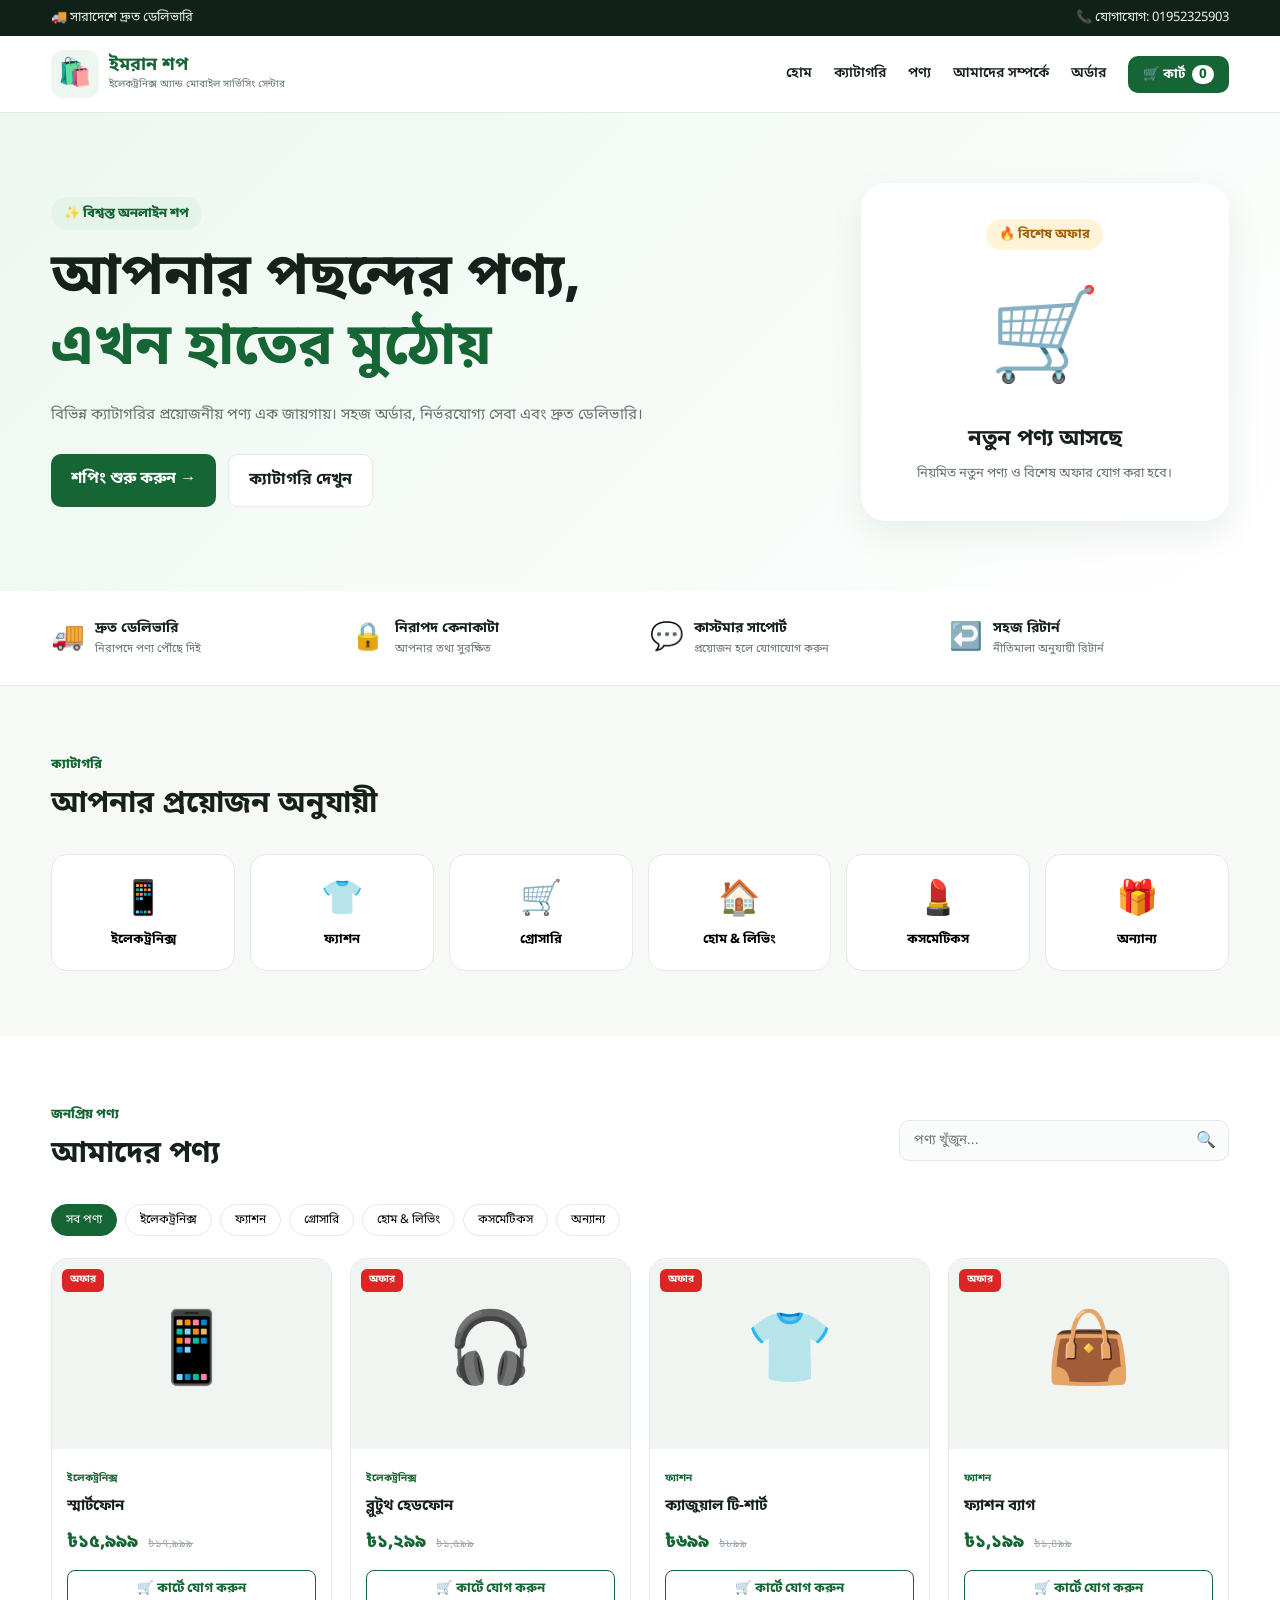
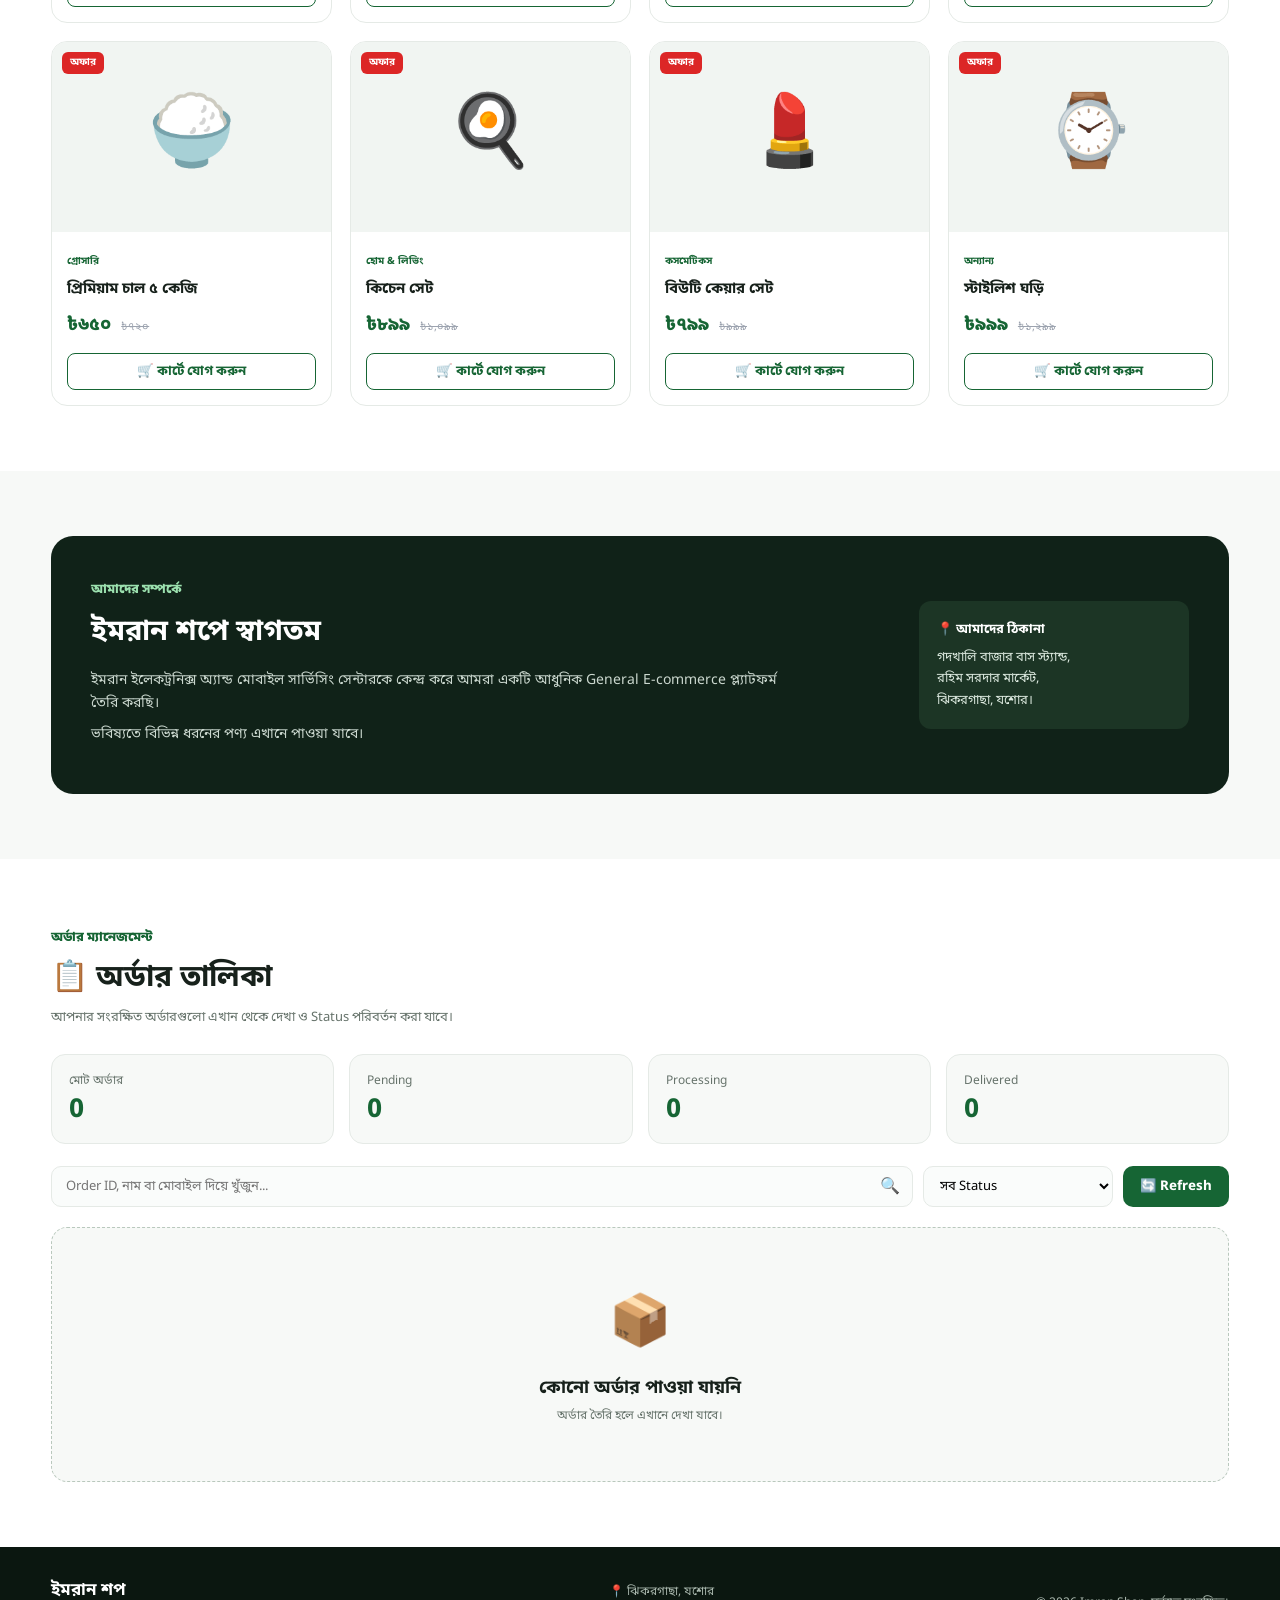
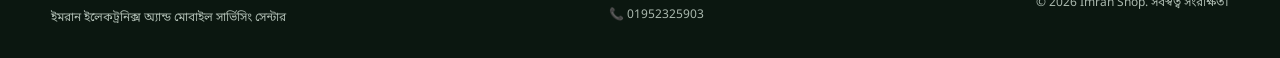
==== commit fd3af306: "Update index.html" ====
--- a/index.html
+++ b/index.html
@@ -12,806 +12,1241 @@
     >
 
     <link rel="stylesheet" href="style.css">
-
-    <script src="script.js?v=5" defer></script>
 </head>
 
 <body>
 
-<!-- ================= HEADER ================= -->
-
-<header class="top-header">
-    <div class="container header-top-inner">
-        <div>🚚 সারাদেশে দ্রুত ডেলিভারি</div>
-        <div>📞 01952325903</div>
+    <!-- ================= HEADER ================= -->
+
+    <header class="top-header">
+
+        <div class="container top-header-content">
+
+            <p>🚚 সারাদেশে দ্রুত ডেলিভারি</p>
+
+            <p>📞 যোগাযোগ: 01952325903</p>
+
+        </div>
+
+    </header>
+
+
+    <!-- ================= NAVBAR ================= -->
+
+    <nav class="navbar">
+
+        <div class="container navbar-content">
+
+            <a href="#" class="logo">
+
+                <div class="logo-icon">
+                    🛍️
+                </div>
+
+                <div class="logo-text">
+
+                    <strong>
+                        ইমরান শপ
+                    </strong>
+
+                    <span>
+                        ইলেকট্রনিক্স অ্যান্ড মোবাইল সার্ভিসিং সেন্টার
+                    </span>
+
+                </div>
+
+            </a>
+
+
+            <button
+                class="menu-button"
+                id="menuButton"
+                aria-label="Menu"
+            >
+                ☰
+            </button>
+
+
+            <div
+                class="navigation"
+                id="navigation"
+            >
+
+                <a href="#home">
+                    হোম
+                </a>
+
+                <a href="#categories">
+                    ক্যাটাগরি
+                </a>
+
+                <a href="#products">
+                    পণ্য
+                </a>
+
+                <a href="#about">
+                    আমাদের সম্পর্কে
+                </a>
+
+                <a href="#orderManagement">
+                    অর্ডার
+                </a>
+
+                <button
+                    class="cart-button"
+                    id="cartButton"
+                >
+
+                    🛒 কার্ট
+
+                    <span id="cartCount">
+                        0
+                    </span>
+
+                </button>
+
+            </div>
+
+        </div>
+
+    </nav>
+
+
+    <!-- ================= MAIN ================= -->
+
+    <main id="home">
+
+
+        <!-- ================= HERO ================= -->
+
+        <section class="hero-section">
+
+            <div class="container hero-content">
+
+                <div class="hero-text">
+
+                    <span class="hero-label">
+                        ✨ বিশ্বস্ত অনলাইন শপ
+                    </span>
+
+                    <h1>
+                        আপনার পছন্দের পণ্য,
+                        <span>
+                            এখন হাতের মুঠোয়
+                        </span>
+                    </h1>
+
+                    <p>
+                        বিভিন্ন ক্যাটাগরির প্রয়োজনীয় পণ্য
+                        এক জায়গায়। সহজ অর্ডার, নির্ভরযোগ্য
+                        সেবা এবং দ্রুত ডেলিভারি।
+                    </p>
+
+
+                    <div class="hero-buttons">
+
+                        <a
+                            href="#products"
+                            class="primary-button"
+                        >
+                            শপিং শুরু করুন →
+                        </a>
+
+                        <a
+                            href="#categories"
+                            class="secondary-button"
+                        >
+                            ক্যাটাগরি দেখুন
+                        </a>
+
+                    </div>
+
+                </div>
+
+
+                <div class="hero-card">
+
+                    <div class="offer-badge">
+                        🔥 বিশেষ অফার
+                    </div>
+
+                    <div class="hero-icon">
+                        🛒
+                    </div>
+
+                    <h2>
+                        নতুন পণ্য আসছে
+                    </h2>
+
+                    <p>
+                        নিয়মিত নতুন পণ্য ও বিশেষ অফার
+                        যোগ করা হবে।
+                    </p>
+
+                </div>
+
+            </div>
+
+        </section>
+
+
+        <!-- ================= FEATURES ================= -->
+
+        <section class="features-section">
+
+            <div class="container features-grid">
+
+                <div class="feature">
+
+                    <div class="feature-icon">
+                        🚚
+                    </div>
+
+                    <div>
+
+                        <strong>
+                            দ্রুত ডেলিভারি
+                        </strong>
+
+                        <p>
+                            নিরাপদে পণ্য পৌঁছে দিই
+                        </p>
+
+                    </div>
+
+                </div>
+
+
+                <div class="feature">
+
+                    <div class="feature-icon">
+                        🔒
+                    </div>
+
+                    <div>
+
+                        <strong>
+                            নিরাপদ কেনাকাটা
+                        </strong>
+
+                        <p>
+                            আপনার তথ্য সুরক্ষিত
+                        </p>
+
+                    </div>
+
+                </div>
+
+
+                <div class="feature">
+
+                    <div class="feature-icon">
+                        💬
+                    </div>
+
+                    <div>
+
+                        <strong>
+                            কাস্টমার সাপোর্ট
+                        </strong>
+
+                        <p>
+                            প্রয়োজন হলে যোগাযোগ করুন
+                        </p>
+
+                    </div>
+
+                </div>
+
+
+                <div class="feature">
+
+                    <div class="feature-icon">
+                        ↩️
+                    </div>
+
+                    <div>
+
+                        <strong>
+                            সহজ রিটার্ন
+                        </strong>
+
+                        <p>
+                            নীতিমালা অনুযায়ী রিটার্ন
+                        </p>
+
+                    </div>
+
+                </div>
+
+            </div>
+
+        </section>
+
+
+        <!-- ================= CATEGORY ================= -->
+
+        <section
+            class="section"
+            id="categories"
+        >
+
+            <div class="container">
+
+                <div class="section-header">
+
+                    <div>
+
+                        <span class="section-label">
+                            ক্যাটাগরি
+                        </span>
+
+                        <h2>
+                            আপনার প্রয়োজন অনুযায়ী
+                        </h2>
+
+                    </div>
+
+                </div>
+
+
+                <div
+                    class="category-grid"
+                    id="categoryGrid"
+                >
+                </div>
+
+            </div>
+
+        </section>
+
+
+        <!-- ================= PRODUCTS ================= -->
+
+        <section
+            class="section products-section"
+            id="products"
+        >
+
+            <div class="container">
+
+                <div class="products-header">
+
+                    <div>
+
+                        <span class="section-label">
+                            জনপ্রিয় পণ্য
+                        </span>
+
+                        <h2>
+                            আমাদের পণ্য
+                        </h2>
+
+                    </div>
+
+
+                    <div class="search-box">
+
+                        <input
+                            type="search"
+                            id="searchInput"
+                            placeholder="পণ্য খুঁজুন..."
+                            autocomplete="off"
+                        >
+
+                        <span>
+                            🔍
+                        </span>
+
+                    </div>
+
+                </div>
+
+
+                <div
+                    class="filter-row"
+                    id="filterRow"
+                >
+                </div>
+
+
+                <div
+                    class="product-grid"
+                    id="productGrid"
+                >
+                </div>
+
+            </div>
+
+        </section>
+
+
+        <!-- ================= ABOUT ================= -->
+
+        <section
+            class="section about-section"
+            id="about"
+        >
+
+            <div class="container">
+
+                <div class="about-box">
+
+                    <div class="about-content">
+
+                        <span class="section-label">
+                            আমাদের সম্পর্কে
+                        </span>
+
+                        <h2>
+                            ইমরান শপে স্বাগতম
+                        </h2>
+
+                        <p>
+                            ইমরান ইলেকট্রনিক্স অ্যান্ড মোবাইল
+                            সার্ভিসিং সেন্টারকে কেন্দ্র করে আমরা
+                            একটি আধুনিক General E-commerce
+                            প্ল্যাটফর্ম তৈরি করছি।
+                        </p>
+
+                        <p>
+                            ভবিষ্যতে বিভিন্ন ধরনের পণ্য এখানে
+                            পাওয়া যাবে।
+                        </p>
+
+                    </div>
+
+
+                    <div class="shop-address">
+
+                        <strong>
+                            📍 আমাদের ঠিকানা
+                        </strong>
+
+                        <p>
+                            গদখালি বাজার বাস স্ট্যান্ড,
+                            <br>
+                            রহিম সরদার মার্কেট,
+                            <br>
+                            ঝিকরগাছা, যশোর।
+                        </p>
+
+                    </div>
+
+                </div>
+
+            </div>
+
+        </section>
+
+
+        <!-- =====================================================
+             ORDER MANAGEMENT
+        ===================================================== -->
+
+        <section
+            class="section order-management-section"
+            id="orderManagement"
+        >
+
+            <div class="container">
+
+                <div class="order-management-header">
+
+                    <div>
+
+                        <span class="section-label">
+                            অর্ডার ম্যানেজমেন্ট
+                        </span>
+
+                        <h2>
+                            📋 অর্ডার তালিকা
+                        </h2>
+
+                        <p>
+                            আপনার সংরক্ষিত অর্ডারগুলো এখান থেকে
+                            দেখা ও Status পরিবর্তন করা যাবে।
+                        </p>
+
+                    </div>
+
+                </div>
+
+
+                <!-- ================= ORDER STATS ================= -->
+
+                <div
+                    class="order-stats-grid"
+                    id="orderStats"
+                >
+
+                    <div class="order-stat-card">
+
+                        <span>
+                            মোট অর্ডার
+                        </span>
+
+                        <strong id="totalOrdersCount">
+                            0
+                        </strong>
+
+                    </div>
+
+
+                    <div class="order-stat-card">
+
+                        <span>
+                            Pending
+                        </span>
+
+                        <strong id="pendingOrdersCount">
+                            0
+                        </strong>
+
+                    </div>
+
+
+                    <div class="order-stat-card">
+
+                        <span>
+                            Processing
+                        </span>
+
+                        <strong id="processingOrdersCount">
+                            0
+                        </strong>
+
+                    </div>
+
+
+                    <div class="order-stat-card">
+
+                        <span>
+                            Delivered
+                        </span>
+
+                        <strong id="deliveredOrdersCount">
+                            0
+                        </strong>
+
+                    </div>
+
+                </div>
+
+
+                <!-- ================= ORDER CONTROLS ================= -->
+
+                <div class="order-management-controls">
+
+                    <div class="order-search-box">
+
+                        <input
+                            type="search"
+                            id="orderSearchInput"
+                            placeholder="Order ID, নাম বা মোবাইল দিয়ে খুঁজুন..."
+                            autocomplete="off"
+                        >
+
+                        <span>
+                            🔍
+                        </span>
+
+                    </div>
+
+
+                    <select
+                        id="orderStatusFilter"
+                        class="order-status-filter"
+                    >
+
+                        <option value="সব">
+                            সব Status
+                        </option>
+
+                        <option value="Pending">
+                            Pending
+                        </option>
+
+                        <option value="Confirmed">
+                            Confirmed
+                        </option>
+
+                        <option value="Processing">
+                            Processing
+                        </option>
+
+                        <option value="Shipped">
+                            Shipped
+                        </option>
+
+                        <option value="Delivered">
+                            Delivered
+                        </option>
+
+                        <option value="Cancelled">
+                            Cancelled
+                        </option>
+
+                    </select>
+
+
+                    <button
+                        type="button"
+                        class="refresh-orders-button"
+                        id="refreshOrdersButton"
+                    >
+                        🔄 Refresh
+                    </button>
+
+                </div>
+
+
+                <!-- ================= ORDER LIST ================= -->
+
+                <div
+                    class="orders-list"
+                    id="ordersList"
+                >
+                </div>
+
+            </div>
+
+        </section>
+
+    </main>
+
+
+    <!-- ================= CART OVERLAY ================= -->
+
+    <div
+        class="cart-overlay"
+        id="cartOverlay"
+    >
     </div>
-</header>
-
-
-<!-- ================= NAVBAR ================= -->
-
-<nav class="navbar">
-    <div class="container nav-inner">
-
-        <a href="#home" class="logo">
-            <span class="logo-icon">🛍️</span>
-
-            <span>
-                <strong>ইমরান শপ</strong>
-                <small>ইলেকট্রনিক্স অ্যান্ড মোবাইল সার্ভিসিং সেন্টার</small>
-            </span>
-        </a>
-
-        <button
-            type="button"
-            class="mobile-menu-button"
-            id="mobileMenuButton"
-            aria-label="Menu"
+
+
+    <!-- ================= CART DRAWER ================= -->
+
+    <aside
+        class="cart-drawer"
+        id="cartDrawer"
+    >
+
+        <div class="cart-header">
+
+            <h2>
+                🛒 আপনার কার্ট
+            </h2>
+
+            <button
+                id="closeCart"
+                class="close-cart"
+                aria-label="Close cart"
+            >
+                ✕
+            </button>
+
+        </div>
+
+
+        <div
+            class="cart-items"
+            id="cartItems"
         >
-            ☰
-        </button>
-
-        <div class="nav-links" id="navLinks">
-            <a href="#home">হোম</a>
-            <a href="#categories">ক্যাটাগরি</a>
-            <a href="#products">পণ্য</a>
-            <a href="#about">আমাদের সম্পর্কে</a>
-            <a href="#orderManagement">অর্ডার ম্যানেজমেন্ট</a>
         </div>
 
-        <button
-            type="button"
-            class="cart-button"
-            id="cartButton"
+
+        <div class="cart-footer">
+
+            <div class="cart-total">
+
+                <span>
+                    মোট
+                </span>
+
+                <strong id="cartTotal">
+                    ৳0
+                </strong>
+
+            </div>
+
+
+            <button
+                class="checkout-button"
+                id="checkoutButton"
+            >
+                চেকআউট করুন
+            </button>
+
+        </div>
+
+    </aside>
+
+
+    <!-- ================= PRODUCT DETAILS MODAL ================= -->
+
+    <div
+        class="product-modal-overlay"
+        id="productModalOverlay"
+    >
+
+        <div
+            class="product-modal"
+            id="productModal"
         >
-            🛒 কার্ট
-            <span id="cartCount">0</span>
-        </button>
-
-    </div>
-</nav>
-
-
-<main>
-
-<!-- ================= HERO ================= -->
-
-<section class="hero" id="home">
-    <div class="container hero-inner">
-
-        <div class="hero-content">
-
-            <span class="hero-badge">
-                🛒 আপনার বিশ্বস্ত অনলাইন শপ
-            </span>
-
-            <h1>
-                আপনার প্রয়োজনীয় পণ্য
-                <span>এক জায়গায়</span>
-            </h1>
-
-            <p>
-                ইলেকট্রনিক্স, ফ্যাশন, গ্রোসারি, হোম & লিভিং,
-                কসমেটিকসসহ বিভিন্ন প্রয়োজনীয় পণ্য এখন অনলাইনে অর্ডার করুন।
-            </p>
-
-            <div class="hero-actions">
-                <a href="#products" class="btn btn-primary">
-                    🛍️ পণ্য দেখুন
-                </a>
-
-                <a href="#categories" class="btn btn-outline">
-                    📂 ক্যাটাগরি
-                </a>
-            </div>
-
-        </div>
-
-        <div class="hero-card">
-            <div class="hero-card-icon">🛍️</div>
-            <h3>ইমরান শপ</h3>
-            <p>সহজ অর্ডার • দ্রুত ডেলিভারি • Cash on Delivery</p>
-        </div>
-
-    </div>
-</section>
-
-
-<!-- ================= FEATURES ================= -->
-
-<section class="features-section">
-    <div class="container features-grid">
-
-        <div class="feature-card">
-            <div class="feature-icon">🚚</div>
-            <div>
-                <h3>সারাদেশে ডেলিভারি</h3>
-                <p>বাংলাদেশের ৬৪ জেলায়</p>
-            </div>
-        </div>
-
-        <div class="feature-card">
-            <div class="feature-icon">💵</div>
-            <div>
-                <h3>Cash on Delivery</h3>
-                <p>পণ্য হাতে পেয়ে মূল্য পরিশোধ</p>
-            </div>
-        </div>
-
-        <div class="feature-card">
-            <div class="feature-icon">🛡️</div>
-            <div>
-                <h3>সহজ অর্ডার</h3>
-                <p>সহজ ও দ্রুত Checkout</p>
-            </div>
-        </div>
-
-        <div class="feature-card">
-            <div class="feature-icon">📞</div>
-            <div>
-                <h3>যোগাযোগ</h3>
-                <p>01952325903</p>
-            </div>
-        </div>
-
-    </div>
-</section>
-
-
-<!-- ================= CATEGORIES ================= -->
-
-<section class="section" id="categories">
-    <div class="container">
-
-        <div class="section-heading">
-            <span>📂</span>
-            <h2>পণ্য ক্যাটাগরি</h2>
-            <p>আপনার পছন্দের ক্যাটাগরি নির্বাচন করুন</p>
-        </div>
-
-        <div id="categoryGrid" class="category-grid"></div>
-
-    </div>
-</section>
-
-
-<!-- ================= PRODUCTS ================= -->
-
-<section class="section products-section" id="products">
-    <div class="container">
-
-        <div class="section-heading">
-            <span>🛍️</span>
-            <h2>আমাদের পণ্য</h2>
-            <p>পছন্দের পণ্য কার্টে যোগ করুন</p>
-        </div>
-
-        <div class="product-tools">
-
-            <div class="search-box">
-                <span>🔎</span>
-                <input
-                    type="search"
-                    id="searchInput"
-                    placeholder="পণ্যের নাম দিয়ে খুঁজুন..."
-                >
-            </div>
-
-            <div
-                class="filter-row"
-                id="filterRow"
-            ></div>
-
-        </div>
-
-        <div
-            class="product-grid"
-            id="productGrid"
-        ></div>
-
-    </div>
-</section>
-
-
-<!-- ================= ABOUT ================= -->
-
-<section class="section about-section" id="about">
-    <div class="container">
-
-        <div class="about-card">
-
-            <div class="about-icon">🏪</div>
-
-            <div>
-                <h2>ইমরান ইলেকট্রনিক্স অ্যান্ড মোবাইল সার্ভিসিং সেন্টার</h2>
-
-                <p>
-                    আমাদের লক্ষ্য হলো সহজ, সুন্দর ও বিশ্বস্তভাবে
-                    গ্রাহকদের কাছে প্রয়োজনীয় পণ্য পৌঁছে দেওয়া।
-                </p>
-
-                <p class="shop-address">
-                    📍 গদখালি বাজার বাস স্ট্যান্ড,
-                    রহিম সরদার মার্কেট,
-                    ঝিকরগাছা, যশোর।
-                </p>
-
-                <p>
-                    📞 যোগাযোগ: <strong>01952325903</strong>
-                </p>
-            </div>
-
-        </div>
-
-    </div>
-</section>
-
-
-<!-- ================= ORDER MANAGEMENT ================= -->
-
-<section class="section order-management-section" id="orderManagement">
-
-    <div class="container">
-
-        <div class="section-heading">
-            <span>📋</span>
-            <h2>অর্ডার ম্যানেজমেন্ট</h2>
-            <p>আপনার সংরক্ষিত অর্ডারগুলো পরিচালনা করুন</p>
-        </div>
-
-
-        <!-- ORDER STATISTICS -->
-
-        <div class="management-stats">
-
-            <div class="management-stat">
-                <span>📦</span>
-                <div>
-                    <strong id="totalOrdersCount">0</strong>
-                    <small>মোট অর্ডার</small>
-                </div>
-            </div>
-
-            <div class="management-stat">
-                <span>⏳</span>
-                <div>
-                    <strong id="pendingOrdersCount">0</strong>
-                    <small>Pending</small>
-                </div>
-            </div>
-
-            <div class="management-stat">
-                <span>🚚</span>
-                <div>
-                    <strong id="shippedOrdersCount">0</strong>
-                    <small>Shipped</small>
-                </div>
-            </div>
-
-            <div class="management-stat">
-                <span>✅</span>
-                <div>
-                    <strong id="deliveredOrdersCount">0</strong>
-                    <small>Delivered</small>
-                </div>
-            </div>
-
-            <div class="management-stat">
-                <span>❌</span>
-                <div>
-                    <strong id="cancelledOrdersCount">0</strong>
-                    <small>Cancelled</small>
-                </div>
-            </div>
-
-        </div>
-
-
-        <!-- ORDER TOOLS -->
-
-        <div class="management-tools">
-
-            <div class="management-search">
-                <span>🔎</span>
-
-                <input
-                    type="search"
-                    id="orderSearchInput"
-                    placeholder="Order ID, নাম অথবা ফোন দিয়ে খুঁজুন..."
-                >
-            </div>
-
-            <select id="orderStatusFilter">
-                <option value="সব">সব অর্ডার</option>
-                <option value="Pending">Pending</option>
-                <option value="Confirmed">Confirmed</option>
-                <option value="Processing">Processing</option>
-                <option value="Shipped">Shipped</option>
-                <option value="Delivered">Delivered</option>
-                <option value="Cancelled">Cancelled</option>
-            </select>
 
             <button
                 type="button"
-                class="btn btn-outline management-refresh"
-                id="refreshOrdersButton"
+                class="product-modal-close"
+                id="productModalClose"
+                aria-label="Close product details"
             >
-                🔄 Refresh
+                ✕
             </button>
 
+
+            <div class="product-modal-content">
+
+                <div
+                    class="product-modal-image"
+                    id="modalProductImage"
+                >
+                    📦
+                </div>
+
+
+                <div class="product-modal-info">
+
+                    <span
+                        class="product-category"
+                        id="modalProductCategory"
+                    >
+                        ক্যাটাগরি
+                    </span>
+
+
+                    <h2 id="modalProductName">
+                        পণ্যের নাম
+                    </h2>
+
+
+                    <div class="modal-price-row">
+
+                        <strong
+                            class="product-price"
+                            id="modalProductPrice"
+                        >
+                            ৳0
+                        </strong>
+
+                        <span
+                            class="old-price"
+                            id="modalProductOldPrice"
+                        >
+                            ৳0
+                        </span>
+
+                    </div>
+
+
+                    <p
+                        class="modal-product-description"
+                        id="modalProductDescription"
+                    >
+                        পণ্যের বিস্তারিত এখানে দেখা যাবে।
+                    </p>
+
+
+                    <div class="modal-quantity">
+
+                        <span>
+                            পরিমাণ
+                        </span>
+
+
+                        <div class="quantity-control">
+
+                            <button
+                                type="button"
+                                id="modalQuantityMinus"
+                            >
+                                −
+                            </button>
+
+
+                            <strong id="modalQuantity">
+                                1
+                            </strong>
+
+
+                            <button
+                                type="button"
+                                id="modalQuantityPlus"
+                            >
+                                +
+                            </button>
+
+                        </div>
+
+                    </div>
+
+
+                    <div class="modal-actions">
+
+                        <button
+                            type="button"
+                            class="modal-add-cart"
+                            id="modalAddCart"
+                        >
+                            🛒 কার্টে যোগ করুন
+                        </button>
+
+
+                        <button
+                            type="button"
+                            class="modal-buy-now"
+                            id="modalBuyNow"
+                        >
+                            ⚡ এখনই কিনুন
+                        </button>
+
+                    </div>
+
+                </div>
+
+            </div>
+
         </div>
 
-
-        <!-- ORDER LIST -->
+    </div>
+
+
+    <!-- =====================================================
+         CHECKOUT MODAL
+    ===================================================== -->
+
+    <div
+        class="checkout-overlay"
+        id="checkoutOverlay"
+    >
 
         <div
-            class="orders-list"
-            id="ordersList"
-        ></div>
-
-    </div>
-
-</section>
-
-</main>
-
-
-<!-- ================= CART ================= -->
-
-<div
-    class="overlay"
-    id="cartOverlay"
-></div>
-
-<aside
-    class="cart-drawer"
-    id="cartDrawer"
->
-
-    <div class="drawer-header">
-
-        <div>
-            <h2>🛒 আপনার কার্ট</h2>
-            <span id="cartDrawerCount">0 টি পণ্য</span>
-        </div>
-
-        <button
-            type="button"
-            class="close-button"
-            id="closeCartButton"
+            class="checkout-modal"
+            id="checkoutModal"
         >
-            ×
-        </button>
-
-    </div>
-
-    <div
-        class="cart-items"
-        id="cartItems"
-    ></div>
-
-    <div class="cart-footer">
-
-        <div class="cart-total-row">
-            <span>সর্বমোট</span>
-            <strong id="cartTotal">৳0</strong>
-        </div>
-
-        <button
-            type="button"
-            class="btn btn-primary btn-full"
-            id="checkoutButton"
-        >
-            Checkout করুন
-        </button>
-
-    </div>
-
-</aside>
-
-
-<!-- ================= PRODUCT DETAILS MODAL ================= -->
-
-<div
-    class="modal-overlay"
-    id="productModalOverlay"
->
-
-    <div class="modal product-modal">
-
-        <button
-            type="button"
-            class="modal-close"
-            id="closeProductModalButton"
-        >
-            ×
-        </button>
-
-        <div class="product-detail-grid">
-
-            <div class="product-detail-image" id="modalProductImage">
-                📦
-            </div>
-
-            <div class="product-detail-content">
-
-                <span
-                    class="product-category"
-                    id="modalProductCategory"
-                >
-                    ক্যাটাগরি
-                </span>
-
-                <h2 id="modalProductName">
-                    পণ্যের নাম
-                </h2>
-
-                <div class="modal-price-row">
-                    <strong id="modalProductPrice">৳0</strong>
-                    <del id="modalProductOldPrice">৳0</del>
-                </div>
-
-                <p id="modalProductDescription">
-                    পণ্যের বিবরণ
-                </p>
-
-                <div class="quantity-control">
-
-                    <button
-                        type="button"
-                        id="modalQtyMinus"
-                    >
-                        −
-                    </button>
-
-                    <span id="modalQuantity">1</span>
-
-                    <button
-                        type="button"
-                        id="modalQtyPlus"
-                    >
-                        +
-                    </button>
-
-                </div>
-
-                <div class="modal-actions">
-
-                    <button
-                        type="button"
-                        class="btn btn-primary"
-                        id="modalAddCartButton"
-                    >
-                        🛒 কার্টে যোগ করুন
-                    </button>
-
-                    <button
-                        type="button"
-                        class="btn btn-accent"
-                        id="modalBuyNowButton"
-                    >
-                        ⚡ Buy Now
-                    </button>
-
-                </div>
-
-            </div>
-
-        </div>
-
-    </div>
-
-</div>
-
-
-<!-- ================= CHECKOUT MODAL ================= -->
-
-<div
-    class="modal-overlay"
-    id="checkoutOverlay"
->
-
-    <div class="modal checkout-modal">
-
-        <button
-            type="button"
-            class="modal-close"
-            id="closeCheckoutButton"
-        >
-            ×
-        </button>
-
-
-        <!-- CHECKOUT FORM -->
-
-        <div id="checkoutFormView">
-
-            <div class="checkout-header">
-                <span>🧾</span>
-                <h2>Checkout</h2>
-                <p>আপনার তথ্য দিয়ে অর্ডার সম্পন্ন করুন</p>
-            </div>
-
-
-            <form id="checkoutForm">
-
-                <div class="form-group">
-                    <label for="customerName">
-                        আপনার নাম *
-                    </label>
-
-                    <input
-                        type="text"
-                        id="customerName"
-                        placeholder="পূর্ণ নাম লিখুন"
-                        required
-                    >
-                </div>
-
-
-                <div class="form-group">
-                    <label for="customerPhone">
-                        মোবাইল নম্বর *
-                    </label>
-
-                    <input
-                        type="tel"
-                        id="customerPhone"
-                        placeholder="01XXXXXXXXX"
-                        required
-                    >
-                </div>
-
-
-                <div class="form-group">
-
-                    <label for="customerDistrict">
-                        জেলা *
-                    </label>
-
-                    <select
-                        id="customerDistrict"
-                        required
-                    >
-
-                        <option value="">
-                            জেলা নির্বাচন করুন
-                        </option>
-
-                        <option>ঢাকা</option>
-                        <option>ফরিদপুর</option>
-                        <option>গাজীপুর</option>
-                        <option>গোপালগঞ্জ</option>
-                        <option>কিশোরগঞ্জ</option>
-                        <option>মাদারীপুর</option>
-                        <option>মানিকগঞ্জ</option>
-                        <option>মুন্সিগঞ্জ</option>
-                        <option>নারায়ণগঞ্জ</option>
-                        <option>নরসিংদী</option>
-                        <option>রাজবাড়ী</option>
-                        <option>শরীয়তপুর</option>
-                        <option>টাঙ্গাইল</option>
-
-                        <option>বাগেরহাট</option>
-                        <option>চুয়াডাঙ্গা</option>
-                        <option>যশোর</option>
-                        <option>ঝিনাইদহ</option>
-                        <option>খুলনা</option>
-                        <option>কুষ্টিয়া</option>
-                        <option>মাগুরা</option>
-                        <option>মেহেরপুর</option>
-                        <option>নড়াইল</option>
-                        <option>সাতক্ষীরা</option>
-
-                        <option>বান্দরবান</option>
-                        <option>ব্রাহ্মণবাড়িয়া</option>
-                        <option>চাঁদপুর</option>
-                        <option>চট্টগ্রাম</option>
-                        <option>কুমিল্লা</option>
-                        <option>কক্সবাজার</option>
-                        <option>ফেনী</option>
-                        <option>খাগড়াছড়ি</option>
-                        <option>লক্ষ্মীপুর</option>
-                        <option>নোয়াখালী</option>
-                        <option>রাঙ্গামাটি</option>
-
-                        <option>বগুড়া</option>
-                        <option>জয়পুরহাট</option>
-                        <option>নওগাঁ</option>
-                        <option>নাটোর</option>
-                        <option>চাঁপাইনবাবগঞ্জ</option>
-                        <option>পাবনা</option>
-                        <option>রাজশাহী</option>
-                        <option>সিরাজগঞ্জ</option>
-
-                        <option>বরগুনা</option>
-                        <option>বরিশাল</option>
-                        <option>ভোলা</option>
-                        <option>ঝালকাঠি</option>
-                        <option>পটুয়াখালী</option>
-                        <option>পিরোজপুর</option>
-
-                        <option>হবিগঞ্জ</option>
-                        <option>মৌলভীবাজার</option>
-                        <option>সুনামগঞ্জ</option>
-                        <option>সিলেট</option>
-
-                        <option>দিনাজপুর</option>
-                        <option>গাইবান্ধা</option>
-                        <option>কুড়িগ্রাম</option>
-                        <option>লালমনিরহাট</option>
-                        <option>নীলফামারী</option>
-                        <option>পঞ্চগড়</option>
-                        <option>রংপুর</option>
-                        <option>ঠাকুরগাঁও</option>
-
-                        <option>জামালপুর</option>
-                        <option>ময়মনসিংহ</option>
-                        <option>নেত্রকোণা</option>
-                        <option>শেরপুর</option>
-
-                    </select>
-
-                    <small class="delivery-help">
-                        যশোর: ৳80 | অন্যান্য জেলা: ৳150
-                    </small>
-
-                </div>
-
-
-                <div class="form-group">
-
-                    <label for="customerAddress">
-                        সম্পূর্ণ ঠিকানা *
-                    </label>
-
-                    <textarea
-                        id="customerAddress"
-                        rows="3"
-                        placeholder="বাড়ি/রোড/গ্রাম/থানা ইত্যাদি লিখুন"
-                        required
-                    ></textarea>
-
-                </div>
-
-
-                <div class="payment-box">
-
-                    <strong>💵 পেমেন্ট পদ্ধতি</strong>
-
-                    <label class="payment-option">
-                        <input
-                            type="radio"
-                            name="paymentMethod"
-                            value="Cash on Delivery"
-                            checked
-                        >
-
-                        <span>
-                            Cash on Delivery
-                        </span>
-                    </label>
-
-                </div>
-
-
-                <!-- CHECKOUT SUMMARY -->
-
-                <div class="checkout-summary">
-
-                    <h3>অর্ডার সামারি</h3>
-
-                    <div
-                        id="checkoutItems"
-                        class="checkout-items"
-                    ></div>
-
-                    <div class="summary-row">
-                        <span>পণ্যের মূল্য</span>
-                        <strong id="checkoutSubtotal">৳0</strong>
-                    </div>
-
-                    <div class="summary-row">
-                        <span>ডেলিভারি চার্জ</span>
-                        <strong id="checkoutDelivery">
-                            জেলা নির্বাচন করুন
-                        </strong>
-                    </div>
-
-                    <div class="summary-grand">
-                        <span>সর্বমোট</span>
-                        <strong id="checkoutGrandTotal">৳0</strong>
-                    </div>
-
-                </div>
-
-
-                <button
-                    type="submit"
-                    class="btn btn-primary btn-full"
-                >
-                    ✅ অর্ডার নিশ্চিত করুন
-                </button>
-
-            </form>
-
-        </div>
-
-
-        <!-- ORDER SUCCESS -->
-
-        <div
-            id="orderSuccessView"
-            class="order-success"
-            hidden
-        >
-
-            <div class="success-icon">✅</div>
-
-            <h2>অর্ডার সফল হয়েছে!</h2>
-
-            <p>
-                আপনার অর্ডারটি সফলভাবে গ্রহণ করা হয়েছে।
-            </p>
-
-            <div class="success-order-id">
-                <span>Order ID</span>
-                <strong id="successOrderId">
-                    IMS-00000000-00000
-                </strong>
-            </div>
-
-            <div
-                id="successOrderSummary"
-                class="success-summary"
-            ></div>
 
             <button
                 type="button"
-                class="btn btn-primary btn-full"
-                id="successCloseButton"
+                class="checkout-close"
+                id="checkoutClose"
+                aria-label="Close checkout"
             >
-                ঠিক আছে
+                ✕
             </button>
 
+
+            <!-- ================= CHECKOUT FORM VIEW ================= -->
+
+            <div
+                class="checkout-form-view"
+                id="checkoutFormView"
+            >
+
+                <div class="checkout-header">
+
+                    <span class="section-label">
+                        অর্ডার সম্পন্ন করুন
+                    </span>
+
+                    <h2>
+                        🛍️ Checkout
+                    </h2>
+
+                    <p>
+                        আপনার তথ্য দিয়ে অর্ডারটি নিশ্চিত করুন।
+                    </p>
+
+                </div>
+
+
+                <div class="checkout-layout">
+
+                    <!-- CUSTOMER FORM -->
+
+                    <div class="checkout-customer">
+
+                        <h3>
+                            👤 কাস্টমারের তথ্য
+                        </h3>
+
+
+                        <form id="checkoutForm">
+
+                            <div class="form-group">
+
+                                <label for="customerName">
+                                    নাম *
+                                </label>
+
+                                <input
+                                    type="text"
+                                    id="customerName"
+                                    name="customerName"
+                                    placeholder="আপনার পূর্ণ নাম"
+                                    autocomplete="name"
+                                    required
+                                >
+
+                            </div>
+
+
+                            <div class="form-group">
+
+                                <label for="customerPhone">
+                                    মোবাইল নম্বর *
+                                </label>
+
+                                <input
+                                    type="tel"
+                                    id="customerPhone"
+                                    name="customerPhone"
+                                    placeholder="01XXXXXXXXX"
+                                    inputmode="numeric"
+                                    autocomplete="tel"
+                                    required
+                                >
+
+                            </div>
+
+
+                            <!-- ================= DISTRICT ================= -->
+
+                            <div class="form-group">
+
+                                <label for="customerDistrict">
+                                    জেলা *
+                                </label>
+
+                                <select
+                                    id="customerDistrict"
+                                    name="customerDistrict"
+                                    required
+                                >
+
+                                    <option value="">
+                                        জেলা নির্বাচন করুন
+                                    </option>
+
+                                    <option value="ঢাকা">ঢাকা</option>
+                                    <option value="ফরিদপুর">ফরিদপুর</option>
+                                    <option value="গাজীপুর">গাজীপুর</option>
+                                    <option value="গোপালগঞ্জ">গোপালগঞ্জ</option>
+                                    <option value="কিশোরগঞ্জ">কিশোরগঞ্জ</option>
+                                    <option value="মাদারীপুর">মাদারীপুর</option>
+                                    <option value="মানিকগঞ্জ">মানিকগঞ্জ</option>
+                                    <option value="মুন্সিগঞ্জ">মুন্সিগঞ্জ</option>
+                                    <option value="নারায়ণগঞ্জ">নারায়ণগঞ্জ</option>
+                                    <option value="নরসিংদী">নরসিংদী</option>
+                                    <option value="রাজবাড়ী">রাজবাড়ী</option>
+                                    <option value="শরীয়তপুর">শরীয়তপুর</option>
+                                    <option value="টাঙ্গাইল">টাঙ্গাইল</option>
+
+                                    <option value="বাগেরহাট">বাগেরহাট</option>
+                                    <option value="চুয়াডাঙ্গা">চুয়াডাঙ্গা</option>
+                                    <option value="যশোর">যশোর</option>
+                                    <option value="ঝিনাইদহ">ঝিনাইদহ</option>
+                                    <option value="খুলনা">খুলনা</option>
+                                    <option value="কুষ্টিয়া">কুষ্টিয়া</option>
+                                    <option value="মাগুরা">মাগুরা</option>
+                                    <option value="মেহেরপুর">মেহেরপুর</option>
+                                    <option value="নড়াইল">নড়াইল</option>
+                                    <option value="সাতক্ষীরা">সাতক্ষীরা</option>
+
+                                    <option value="বান্দরবান">বান্দরবান</option>
+                                    <option value="ব্রাহ্মণবাড়িয়া">ব্রাহ্মণবাড়িয়া</option>
+                                    <option value="চাঁদপুর">চাঁদপুর</option>
+                                    <option value="চট্টগ্রাম">চট্টগ্রাম</option>
+                                    <option value="কুমিল্লা">কুমিল্লা</option>
+                                    <option value="কক্সবাজার">কক্সবাজার</option>
+                                    <option value="ফেনী">ফেনী</option>
+                                    <option value="খাগড়াছড়ি">খাগড়াছড়ি</option>
+                                    <option value="লক্ষ্মীপুর">লক্ষ্মীপুর</option>
+                                    <option value="নোয়াখালী">নোয়াখালী</option>
+                                    <option value="রাঙ্গামাটি">রাঙ্গামাটি</option>
+
+                                    <option value="বগুড়া">বগুড়া</option>
+                                    <option value="জয়পুরহাট">জয়পুরহাট</option>
+                                    <option value="নওগাঁ">নওগাঁ</option>
+                                    <option value="নাটোর">নাটোর</option>
+                                    <option value="চাঁপাইনবাবগঞ্জ">চাঁপাইনবাবগঞ্জ</option>
+                                    <option value="পাবনা">পাবনা</option>
+                                    <option value="রাজশাহী">রাজশাহী</option>
+                                    <option value="সিরাজগঞ্জ">সিরাজগঞ্জ</option>
+
+                                    <option value="বরগুনা">বরগুনা</option>
+                                    <option value="বরিশাল">বরিশাল</option>
+                                    <option value="ভোলা">ভোলা</option>
+                                    <option value="ঝালকাঠি">ঝালকাঠি</option>
+                                    <option value="পটুয়াখালী">পটুয়াখালী</option>
+                                    <option value="পিরোজপুর">পিরোজপুর</option>
+
+                                    <option value="হবিগঞ্জ">হবিগঞ্জ</option>
+                                    <option value="মৌলভীবাজার">মৌলভীবাজার</option>
+                                    <option value="সুনামগঞ্জ">সুনামগঞ্জ</option>
+                                    <option value="সিলেট">সিলেট</option>
+
+                                    <option value="দিনাজপুর">দিনাজপুর</option>
+                                    <option value="গাইবান্ধা">গাইবান্ধা</option>
+                                    <option value="কুড়িগ্রাম">কুড়িগ্রাম</option>
+                                    <option value="লালমনিরহাট">লালমনিরহাট</option>
+                                    <option value="নীলফামারী">নীলফামারী</option>
+                                    <option value="পঞ্চগড়">পঞ্চগড়</option>
+                                    <option value="রংপুর">রংপুর</option>
+                                    <option value="ঠাকুরগাঁও">ঠাকুরগাঁও</option>
+
+                                    <option value="জামালপুর">জামালপুর</option>
+                                    <option value="ময়মনসিংহ">ময়মনসিংহ</option>
+                                    <option value="নেত্রকোণা">নেত্রকোণা</option>
+                                    <option value="শেরপুর">শেরপুর</option>
+
+                                </select>
+
+
+                                <small class="delivery-help">
+                                    যশোর: ৳80 | অন্যান্য জেলা: ৳150
+                                </small>
+
+                            </div>
+
+
+                            <div class="form-group">
+
+                                <label for="customerAddress">
+                                    সম্পূর্ণ ঠিকানা *
+                                </label>
+
+                                <textarea
+                                    id="customerAddress"
+                                    name="customerAddress"
+                                    rows="4"
+                                    placeholder="বাড়ি/গ্রাম, ইউনিয়ন, উপজেলা, জেলা"
+                                    autocomplete="street-address"
+                                    required
+                                ></textarea>
+
+                            </div>
+
+
+                            <div class="form-group">
+
+                                <label>
+                                    পেমেন্ট পদ্ধতি
+                                </label>
+
+                                <label class="payment-option">
+
+                                    <input
+                                        type="radio"
+                                        name="paymentMethod"
+                                        value="Cash on Delivery"
+                                        checked
+                                    >
+
+                                    <span>
+                                        💵 Cash on Delivery
+                                    </span>
+
+                                </label>
+
+                            </div>
+
+
+                            <button
+                                type="submit"
+                                class="place-order-button"
+                            >
+                                ✅ অর্ডার নিশ্চিত করুন
+                            </button>
+
+                        </form>
+
+                    </div>
+
+
+                    <!-- ORDER SUMMARY -->
+
+                    <div class="checkout-summary">
+
+                        <h3>
+                            🧾 অর্ডার সামারি
+                        </h3>
+
+
+                        <div
+                            class="checkout-items"
+                            id="checkoutItems"
+                        >
+                        </div>
+
+
+                        <div class="summary-line">
+
+                            <span>
+                                পণ্যের মোট
+                            </span>
+
+                            <strong id="checkoutSubtotal">
+                                ৳0
+                            </strong>
+
+                        </div>
+
+
+                        <div class="summary-line">
+
+                            <span>
+                                ডেলিভারি চার্জ
+                            </span>
+
+                            <strong id="checkoutDelivery">
+                                জেলা নির্বাচন করুন
+                            </strong>
+
+                        </div>
+
+
+                        <div class="summary-total">
+
+                            <span>
+                                সর্বমোট
+                            </span>
+
+                            <strong id="checkoutGrandTotal">
+                                ৳0
+                            </strong>
+
+                        </div>
+
+                    </div>
+
+                </div>
+
+            </div>
+
+
+            <!-- ================= ORDER SUCCESS VIEW ================= -->
+
+            <div
+                class="order-success-view"
+                id="orderSuccessView"
+            >
+
+                <div class="success-icon">
+                    ✓
+                </div>
+
+                <span class="section-label">
+                    অর্ডার সফল হয়েছে
+                </span>
+
+                <h2>
+                    🎉 ধন্যবাদ!
+                </h2>
+
+                <p>
+                    আপনার অর্ডারটি সফলভাবে গ্রহণ করা হয়েছে।
+                </p>
+
+
+                <div class="order-id-box">
+
+                    <span>
+                        আপনার Order ID
+                    </span>
+
+                    <strong id="successOrderId">
+                        IMS-000000
+                    </strong>
+
+                </div>
+
+
+                <div
+                    class="success-order-summary"
+                    id="successOrderSummary"
+                >
+                </div>
+
+
+                <p class="success-note">
+                    আমাদের পক্ষ থেকে প্রয়োজন অনুযায়ী
+                    আপনার সাথে যোগাযোগ করা হবে।
+                </p>
+
+
+                <button
+                    type="button"
+                    class="success-close-button"
+                    id="successCloseButton"
+                >
+                    ঠিক আছে
+                </button>
+
+            </div>
+
         </div>
 
     </div>
 
-</div>
-
-
-<!-- ================= FOOTER ================= -->
-
-<footer class="footer">
-
-    <div class="container">
-
-        <div class="footer-main">
-
-            <div>
-                <h3>🛍️ ইমরান শপ</h3>
+
+    <!-- ================= FOOTER ================= -->
+
+    <footer class="footer">
+
+        <div class="container footer-content">
+
+            <div class="footer-brand">
+
+                <strong>
+                    ইমরান শপ
+                </strong>
 
                 <p>
-                    ইমরান ইলেকট্রনিক্স অ্যান্ড মোবাইল সার্ভিসিং সেন্টার
+                    ইমরান ইলেকট্রনিক্স অ্যান্ড
+                    মোবাইল সার্ভিসিং সেন্টার
                 </p>
-            </div>
-
-            <div>
-                <h4>যোগাযোগ</h4>
-                <p>📞 01952325903</p>
-                <p>📍 ঝিকরগাছা, যশোর</p>
+
+            </div>
+
+
+            <div class="footer-info">
+
+                <p>
+                    📍 ঝিকরগাছা, যশোর
+                </p>
+
+                <p>
+                    📞 01952325903
+                </p>
+
+            </div>
+
+
+            <div class="copyright">
+
+                © 2026 Imran Shop.
+                সর্বস্বত্ব সংরক্ষিত।
+
             </div>
 
         </div>
 
-        <div class="footer-bottom">
-            © 2026 ইমরান ইলেকট্রনিক্স অ্যান্ড মোবাইল সার্ভিসিং সেন্টার
-        </div>
-
-    </div>
-
-</footer>
+    </footer>
+
+
+    <!-- ================= JAVASCRIPT ================= -->
+
+    <script src="script.js?v=5"></script>
 
 </body>
 </html>
--- a/style.css
+++ b/style.css
@@ -1,693 +1,491 @@
 @import url('https://fonts.googleapis.com/css2?family=Noto+Sans+Bengali:wght@400;500;600;700;800&display=swap');
-
-
-/* =====================================================
-   ROOT
-===================================================== */
 
 :root {
     --primary: #166534;
     --primary-dark: #14532d;
     --accent: #f59e0b;
     --danger: #dc2626;
-
     --text: #17211b;
     --muted: #66736b;
-
     --background: #f7f9f7;
     --white: #ffffff;
-
     --border: #e5eae6;
-
-    --shadow:
-        0 12px 35px rgba(22, 101, 52, 0.09);
-
-    --radius: 16px;
-}
-
-
-/* =====================================================
-   RESET
-===================================================== */
+    --shadow: 0 12px 35px rgba(22, 101, 52, 0.09);
+}
+
+
+/* ================= GENERAL ================= */
 
 * {
-    box-sizing: border-box;
     margin: 0;
     padding: 0;
-}
-
+    box-sizing: border-box;
+}
 
 html {
     scroll-behavior: smooth;
 }
 
-
 body {
-    font-family:
-        "Noto Sans Bengali",
-        sans-serif;
-
+    font-family: 'Noto Sans Bengali', sans-serif;
     background: var(--background);
     color: var(--text);
-
-    line-height: 1.7;
-}
-
-
-body.modal-open,
-body.drawer-open {
+    line-height: 1.65;
+}
+
+body.modal-open {
     overflow: hidden;
 }
-
 
 button,
 input,
-select,
-textarea {
+textarea,
+select {
     font-family: inherit;
 }
-
 
 button {
     cursor: pointer;
 }
 
-
 a {
+    text-decoration: none;
     color: inherit;
-    text-decoration: none;
-}
-
-
-img {
-    max-width: 100%;
-    display: block;
-}
-
-
-/* =====================================================
-   CONTAINER
-===================================================== */
+}
 
 .container {
-    width: min(1180px, calc(100% - 32px));
-    margin: 0 auto;
-}
-
-
-/* =====================================================
-   HEADER
-===================================================== */
+    width: min(1180px, 92%);
+    margin: auto;
+}
+
+
+/* ================= TOP HEADER ================= */
 
 .top-header {
-    background: var(--primary-dark);
-    color: var(--white);
-    font-size: 14px;
-}
-
-
-.header-top-inner {
-    min-height: 38px;
-
-    display: flex;
-    align-items: center;
+    background: #102218;
+    color: #eaf3ed;
+    font-size: 13px;
+}
+
+.top-header-content {
+    min-height: 36px;
+    display: flex;
     justify-content: space-between;
-}
-
-
-/* =====================================================
-   NAVBAR
-===================================================== */
+    align-items: center;
+    gap: 15px;
+}
+
+
+/* ================= NAVBAR ================= */
 
 .navbar {
+    background: var(--white);
+    border-bottom: 1px solid var(--border);
     position: sticky;
     top: 0;
     z-index: 100;
-
-    background: rgba(255, 255, 255, 0.96);
-
-    border-bottom: 1px solid var(--border);
-
-    backdrop-filter: blur(12px);
-}
-
-
-.nav-inner {
+}
+
+.navbar-content {
     min-height: 76px;
-
-    display: flex;
-    align-items: center;
+    display: flex;
+    align-items: center;
+    justify-content: space-between;
     gap: 20px;
 }
 
 
+/* Logo */
+
 .logo {
     display: flex;
     align-items: center;
     gap: 10px;
-
-    margin-right: auto;
-}
-
+    min-width: 0;
+}
 
 .logo-icon {
-    font-size: 30px;
-}
-
-
-.logo strong {
+    width: 48px;
+    height: 48px;
+    background: #edf7ef;
+    border-radius: 12px;
+    display: grid;
+    place-items: center;
+    font-size: 27px;
+}
+
+.logo-text strong {
     display: block;
     color: var(--primary);
-    font-size: 19px;
-}
-
-
-.logo small {
+    font-size: 18px;
+    line-height: 1.3;
+}
+
+.logo-text span {
     display: block;
     color: var(--muted);
     font-size: 10px;
-}
-
-
-.nav-links {
-    display: flex;
-    align-items: center;
-    gap: 5px;
-}
-
-
-.nav-links a {
-    padding: 9px 11px;
-    border-radius: 9px;
-
-    color: var(--text);
+    white-space: nowrap;
+}
+
+
+/* Navigation */
+
+.navigation {
+    display: flex;
+    align-items: center;
+    gap: 22px;
     font-size: 14px;
-
-    transition: 0.2s;
-}
-
-
-.nav-links a:hover {
-    background: #eef6f0;
+    font-weight: 600;
+}
+
+.navigation a {
+    transition: 0.2s ease;
+}
+
+.navigation a:hover {
     color: var(--primary);
 }
 
 
+/* Cart Button */
+
 .cart-button {
-    border: 0;
-
+    border: none;
     background: var(--primary);
-    color: var(--white);
-
+    color: white;
+    padding: 10px 15px;
     border-radius: 10px;
-
-    padding: 10px 14px;
-
     font-weight: 700;
-
-    display: flex;
-    align-items: center;
-    gap: 7px;
-}
-
+    transition: 0.2s ease;
+}
 
 .cart-button:hover {
     background: var(--primary-dark);
 }
 
-
-#cartCount {
-    min-width: 22px;
-    height: 22px;
-
-    display: inline-flex;
-    align-items: center;
-    justify-content: center;
-
-    border-radius: 50%;
-
-    background: var(--accent);
-    color: #111;
-
-    font-size: 12px;
-}
-
-
-.mobile-menu-button {
+.cart-button span {
+    background: white;
+    color: var(--primary);
+    padding: 1px 7px;
+    border-radius: 20px;
+    margin-left: 4px;
+}
+
+
+/* Mobile Menu */
+
+.menu-button {
     display: none;
-
-    border: 0;
+    border: none;
     background: transparent;
-
-    font-size: 25px;
-}
-
-
-/* =====================================================
-   BUTTONS
-===================================================== */
-
-.btn {
-    border: 0;
+    font-size: 27px;
+    color: var(--text);
+}
+
+
+/* ================= HERO ================= */
+
+.hero-section {
+    padding: 70px 0;
+    background: linear-gradient(
+        135deg,
+        #edf7ef,
+        #ffffff
+    );
+}
+
+.hero-content {
+    display: grid;
+    grid-template-columns: 1.35fr 0.65fr;
+    align-items: center;
+    gap: 45px;
+}
+
+.hero-label {
+    display: inline-block;
+    color: var(--primary);
+    background: #e5f4e8;
+    padding: 6px 13px;
+    border-radius: 30px;
+    font-size: 13px;
+    font-weight: 800;
+}
+
+.hero-text h1 {
+    font-size: clamp(35px, 5vw, 58px);
+    line-height: 1.2;
+    margin: 15px 0 18px;
+}
+
+.hero-text h1 span {
+    color: var(--primary);
+    display: block;
+}
+
+.hero-text p {
+    color: var(--muted);
+    max-width: 650px;
+    font-size: 15px;
+}
+
+.hero-buttons {
+    display: flex;
+    gap: 12px;
+    flex-wrap: wrap;
+    margin-top: 27px;
+}
+
+.primary-button,
+.secondary-button {
+    display: inline-block;
+    padding: 12px 20px;
     border-radius: 10px;
-
-    min-height: 44px;
-
-    padding: 10px 18px;
-
     font-weight: 700;
-
-    display: inline-flex;
-    align-items: center;
-    justify-content: center;
-
-    gap: 7px;
-
-    transition: 0.2s;
-}
-
-
-.btn-primary {
+    transition: 0.2s ease;
+}
+
+.primary-button {
     background: var(--primary);
-    color: var(--white);
-}
-
-
-.btn-primary:hover {
+    color: white;
+}
+
+.primary-button:hover {
     background: var(--primary-dark);
-    transform: translateY(-1px);
-}
-
-
-.btn-outline {
-    background: var(--white);
+    transform: translateY(-2px);
+}
+
+.secondary-button {
+    background: white;
+    border: 1px solid var(--border);
+}
+
+.secondary-button:hover {
+    border-color: var(--primary);
     color: var(--primary);
-
-    border: 1px solid var(--primary);
-}
-
-
-.btn-outline:hover {
-    background: #edf7ef;
-}
-
-
-.btn-accent {
-    background: var(--accent);
-    color: #1c1608;
-}
-
-
-.btn-danger {
-    background: #fee2e2;
-    color: var(--danger);
-
-    border: 1px solid #fecaca;
-}
-
-
-.btn-small {
-    min-height: 36px;
-    padding: 7px 11px;
-    font-size: 13px;
-}
-
-
-.btn-full {
-    width: 100%;
-}
-
-
-/* =====================================================
-   HERO
-===================================================== */
-
-.hero {
-    padding: 75px 0;
-
-    background:
-        radial-gradient(
-            circle at top right,
-            #e7f4ea,
-            transparent 45%
-        );
-}
-
-
-.hero-inner {
-    display: grid;
-    grid-template-columns: 1.4fr 0.8fr;
-
-    align-items: center;
-
-    gap: 50px;
-}
-
-
-.hero-badge {
+}
+
+
+/* Hero Card */
+
+.hero-card {
+    background: white;
+    border-radius: 25px;
+    padding: 35px;
+    text-align: center;
+    box-shadow: var(--shadow);
+    border: 1px solid rgba(255,255,255,0.8);
+}
+
+.offer-badge {
     display: inline-block;
-
-    padding: 6px 12px;
-
-    border-radius: 50px;
-
-    background: #e6f4e9;
-    color: var(--primary);
-
+    background: #fff3d8;
+    color: #a16207;
+    padding: 5px 13px;
+    border-radius: 30px;
     font-size: 13px;
     font-weight: 700;
-
-    margin-bottom: 14px;
-}
-
-
-.hero h1 {
-    font-size: clamp(34px, 5vw, 58px);
-    line-height: 1.25;
-
-    margin-bottom: 18px;
-}
-
-
-.hero h1 span {
-    color: var(--primary);
-}
-
-
-.hero p {
-    max-width: 680px;
-
+}
+
+.hero-icon {
+    font-size: 90px;
+    margin: 18px 0 5px;
+}
+
+.hero-card h2 {
+    font-size: 22px;
+}
+
+.hero-card p {
     color: var(--muted);
-
-    font-size: 17px;
-}
-
-
-.hero-actions {
-    display: flex;
-    gap: 10px;
-
-    margin-top: 25px;
-}
-
-
-.hero-card {
-    min-height: 300px;
-
-    border-radius: 25px;
-
-    background: var(--white);
-
-    box-shadow: var(--shadow);
-
-    display: flex;
-    flex-direction: column;
-
-    align-items: center;
-    justify-content: center;
-
-    text-align: center;
-
-    padding: 30px;
-}
-
-
-.hero-card-icon {
-    font-size: 90px;
-    margin-bottom: 10px;
-}
-
-
-.hero-card h3 {
-    color: var(--primary);
-    font-size: 25px;
-}
-
-
-.hero-card p {
-    font-size: 14px;
-}
-
-
-/* =====================================================
-   FEATURES
-===================================================== */
+    font-size: 13px;
+    margin-top: 5px;
+}
+
+
+/* ================= FEATURES ================= */
 
 .features-section {
-    padding: 25px 0;
-}
-
+    background: white;
+    border-bottom: 1px solid var(--border);
+}
 
 .features-grid {
     display: grid;
-
-    grid-template-columns:
-        repeat(4, 1fr);
-
-    gap: 14px;
-}
-
-
-.feature-card {
-    background: var(--white);
-
-    border: 1px solid var(--border);
-
-    border-radius: var(--radius);
-
-    padding: 18px;
-
-    display: flex;
-    align-items: center;
-
-    gap: 13px;
-}
-
+    grid-template-columns: repeat(4, 1fr);
+    gap: 20px;
+    padding: 25px 0;
+}
+
+.feature {
+    display: flex;
+    align-items: center;
+    gap: 10px;
+}
 
 .feature-icon {
-    width: 45px;
-    height: 45px;
-
-    border-radius: 12px;
-
-    background: #edf7ef;
-
-    display: flex;
-    align-items: center;
-    justify-content: center;
-
-    font-size: 22px;
-}
-
-
-.feature-card h3 {
-    font-size: 15px;
-}
-
-
-.feature-card p {
+    font-size: 27px;
+}
+
+.feature strong {
+    display: block;
+    font-size: 14px;
+}
+
+.feature p {
     color: var(--muted);
-    font-size: 12px;
-}
-
-
-/* =====================================================
-   SECTIONS
-===================================================== */
+    font-size: 11px;
+}
+
+
+/* ================= SECTIONS ================= */
 
 .section {
-    padding: 70px 0;
-}
-
-
-.section-heading {
-    text-align: center;
-
-    margin-bottom: 35px;
-}
-
-
-.section-heading > span {
+    padding: 65px 0;
+}
+
+.section-header {
+    margin-bottom: 25px;
+}
+
+.section-label {
+    color: var(--primary);
+    font-size: 13px;
+    font-weight: 800;
+}
+
+.section-header h2,
+.products-header h2 {
     font-size: 30px;
-}
-
-
-.section-heading h2 {
-    margin-top: 3px;
-
-    font-size: 30px;
-}
-
-
-.section-heading p {
-    color: var(--muted);
-    font-size: 14px;
-}
-
-
-/* =====================================================
-   CATEGORIES
-===================================================== */
+    margin-top: 2px;
+}
+
+
+/* ================= CATEGORIES ================= */
 
 .category-grid {
     display: grid;
-
-    grid-template-columns:
-        repeat(6, 1fr);
-
-    gap: 14px;
-}
-
+    grid-template-columns: repeat(6, 1fr);
+    gap: 15px;
+}
 
 .category-card {
+    background: white;
     border: 1px solid var(--border);
-
-    background: var(--white);
-
-    border-radius: var(--radius);
-
-    padding: 20px 10px;
-
+    border-radius: 16px;
+    padding: 22px 12px;
     text-align: center;
-
-    transition: 0.2s;
-}
-
+    cursor: pointer;
+    transition: 0.2s ease;
+}
 
 .category-card:hover,
 .category-card.active {
+    transform: translateY(-3px);
+    border-color: #a8cbb2;
+    box-shadow: var(--shadow);
+}
+
+.category-icon {
+    font-size: 34px;
+}
+
+.category-card span {
+    display: block;
+    margin-top: 8px;
+    font-size: 13px;
+    font-weight: 700;
+}
+
+
+/* ================= PRODUCTS ================= */
+
+.products-section {
+    background: white;
+}
+
+.products-header {
+    display: flex;
+    align-items: center;
+    justify-content: space-between;
+    gap: 20px;
+    margin-bottom: 25px;
+}
+
+
+/* Search */
+
+.search-box {
+    position: relative;
+    width: min(330px, 100%);
+}
+
+.search-box input {
+    width: 100%;
+    border: 1px solid var(--border);
+    padding: 11px 42px 11px 14px;
+    border-radius: 10px;
+    outline: none;
+    background: #fafcfb;
+}
+
+.search-box input:focus {
+    border-color: #79a986;
+    box-shadow: 0 0 0 3px rgba(22,101,52,0.06);
+}
+
+.search-box span {
+    position: absolute;
+    right: 13px;
+    top: 8px;
+}
+
+
+/* Filter */
+
+.filter-row {
+    display: flex;
+    gap: 8px;
+    flex-wrap: wrap;
+    margin-bottom: 22px;
+}
+
+.filter-button {
+    border: 1px solid var(--border);
+    background: white;
+    padding: 7px 14px;
+    border-radius: 20px;
+    cursor: pointer;
+    font-size: 12px;
+    transition: 0.2s ease;
+}
+
+.filter-button:hover {
     border-color: var(--primary);
-
-    background: #f0f8f2;
-
-    transform: translateY(-3px);
-}
-
-
-.category-icon {
-    display: block;
-
-    font-size: 38px;
-
-    margin-bottom: 7px;
-}
-
-
-.category-card strong {
-    display: block;
-    font-size: 14px;
-}
-
-
-.category-card small {
-    color: var(--muted);
-    font-size: 11px;
-}
-
-
-/* =====================================================
-   PRODUCT TOOLS
-===================================================== */
-
-.product-tools {
-    margin-bottom: 25px;
-}
-
-
-.search-box,
-.management-search {
-    min-height: 48px;
-
-    display: flex;
-    align-items: center;
-
-    gap: 10px;
-
-    padding: 0 14px;
-
-    background: var(--white);
-
-    border: 1px solid var(--border);
-
-    border-radius: 12px;
-}
-
-
-.search-box input,
-.management-search input {
-    width: 100%;
-
-    border: 0;
-    outline: 0;
-
-    background: transparent;
-
-    font-size: 14px;
-}
-
-
-.filter-row {
-    display: flex;
-
-    gap: 8px;
-
-    overflow-x: auto;
-
-    padding: 12px 0;
-}
-
-
-.filter-button {
-    white-space: nowrap;
-
-    border: 1px solid var(--border);
-
-    background: var(--white);
-
-    color: var(--muted);
-
-    border-radius: 50px;
-
-    padding: 7px 13px;
-
-    font-size: 13px;
-}
-
+}
 
 .filter-button.active {
     background: var(--primary);
-    color: var(--white);
-
+    color: white;
     border-color: var(--primary);
 }
 
 
-/* =====================================================
-   PRODUCTS
-===================================================== */
+/* Product Grid */
 
 .product-grid {
     display: grid;
-
-    grid-template-columns:
-        repeat(4, 1fr);
-
+    grid-template-columns: repeat(4, 1fr);
     gap: 18px;
 }
 
-
 .product-card {
+    border: 1px solid var(--border);
+    border-radius: 16px;
     overflow: hidden;
-
-    background: var(--white);
-
-    border: 1px solid var(--border);
-
-    border-radius: var(--radius);
-
-    transition: 0.2s;
-}
-
+    background: white;
+    transition: 0.2s ease;
+}
 
 .product-card:hover {
     transform: translateY(-4px);
@@ -695,529 +493,946 @@
 }
 
 
-.product-image-button {
-    width: 100%;
-
-    border: 0;
-    background: transparent;
-}
-
+/* Product Image */
 
 .product-image {
     height: 190px;
-
-    background: #f2f6f3;
-
-    display: flex;
-    align-items: center;
-    justify-content: center;
-
-    font-size: 75px;
-}
-
-
-.product-card-content {
+    background: #f1f5f2;
+    display: grid;
+    place-items: center;
+    font-size: 70px;
+    position: relative;
+}
+
+.discount-badge {
+    position: absolute;
+    top: 10px;
+    left: 10px;
+    background: var(--danger);
+    color: white;
+    padding: 3px 8px;
+    border-radius: 6px;
+    font-size: 10px;
+    font-weight: 700;
+}
+
+
+/* Product Info */
+
+.product-info {
     padding: 15px;
 }
 
-
 .product-category {
+    font-size: 10px;
     color: var(--primary);
-
+    font-weight: 700;
+}
+
+.product-info h3 {
+    font-size: 15px;
+    margin: 4px 0 9px;
+}
+
+.product-price {
+    font-weight: 800;
+    color: var(--primary);
+    font-size: 18px;
+}
+
+.old-price {
+    text-decoration: line-through;
+    color: #9ca3af;
+    font-size: 11px;
+    margin-left: 5px;
+}
+
+.add-cart-button {
+    width: 100%;
+    margin-top: 12px;
+    padding: 9px;
+    border: 1px solid var(--primary);
+    background: white;
+    color: var(--primary);
+    border-radius: 8px;
+    font-weight: 700;
+    transition: 0.2s ease;
+}
+
+.add-cart-button:hover {
+    background: var(--primary);
+    color: white;
+}
+
+
+/* ================= ABOUT ================= */
+
+.about-section {
+    background: var(--background);
+}
+
+.about-box {
+    background: #102218;
+    color: white;
+    border-radius: 22px;
+    padding: 40px;
+    display: flex;
+    justify-content: space-between;
+    gap: 35px;
+    align-items: center;
+}
+
+.about-content {
+    max-width: 700px;
+}
+
+.about-content .section-label {
+    color: #9be0ae;
+}
+
+.about-content h2 {
+    margin: 7px 0 12px;
+    font-size: 29px;
+}
+
+.about-content p {
+    color: #cbd8cf;
+    font-size: 14px;
+    margin-bottom: 8px;
+}
+
+.shop-address {
+    background: #1c3525;
+    padding: 18px;
+    border-radius: 12px;
+    color: #dce9df;
+    font-size: 13px;
+    min-width: 270px;
+}
+
+.shop-address strong {
+    display: block;
+    color: white;
+    margin-bottom: 7px;
+}
+
+
+/* =====================================================
+   ORDER MANAGEMENT
+===================================================== */
+
+.order-management-section {
+    background: #ffffff;
+}
+
+
+.order-management-header {
+    margin-bottom: 25px;
+}
+
+
+.order-management-header h2 {
+    font-size: 30px;
+    margin-top: 3px;
+}
+
+
+.order-management-header p {
+    color: var(--muted);
+    font-size: 13px;
+    margin-top: 4px;
+}
+
+
+/* ================= ORDER STATS ================= */
+
+.order-stats-grid {
+    display: grid;
+    grid-template-columns: repeat(4, 1fr);
+    gap: 15px;
+    margin-bottom: 22px;
+}
+
+
+.order-stat-card {
+    background: var(--background);
+    border: 1px solid var(--border);
+    border-radius: 14px;
+    padding: 17px;
+}
+
+
+.order-stat-card span {
+    display: block;
+    color: var(--muted);
+    font-size: 12px;
+}
+
+
+.order-stat-card strong {
+    display: block;
+    color: var(--primary);
+    font-size: 26px;
+    line-height: 1.2;
+    margin-top: 4px;
+}
+
+
+/* ================= ORDER CONTROLS ================= */
+
+.order-management-controls {
+    display: grid;
+    grid-template-columns: 1fr 190px auto;
+    gap: 10px;
+    margin-bottom: 20px;
+}
+
+
+.order-search-box {
+    position: relative;
+}
+
+
+.order-search-box input {
+    width: 100%;
+    border: 1px solid var(--border);
+    border-radius: 10px;
+    padding: 11px 42px 11px 14px;
+    outline: none;
+    background: #fafcfb;
+    font-size: 13px;
+}
+
+
+.order-search-box input:focus {
+    border-color: #79a986;
+    box-shadow: 0 0 0 3px rgba(22,101,52,0.06);
+}
+
+
+.order-search-box span {
+    position: absolute;
+    right: 13px;
+    top: 8px;
+}
+
+
+.order-status-filter {
+    width: 100%;
+    border: 1px solid var(--border);
+    border-radius: 10px;
+    padding: 10px 12px;
+    outline: none;
+    background: #fafcfb;
+    cursor: pointer;
+    font-size: 13px;
+}
+
+
+.refresh-orders-button {
+    border: none;
+    background: var(--primary);
+    color: white;
+    border-radius: 10px;
+    padding: 10px 17px;
+    font-weight: 700;
+}
+
+
+.refresh-orders-button:hover {
+    background: var(--primary-dark);
+}
+
+
+/* ================= ORDERS LIST ================= */
+
+.orders-list {
+    display: grid;
+    gap: 15px;
+}
+
+
+.management-order-card {
+    background: white;
+    border: 1px solid var(--border);
+    border-radius: 16px;
+    overflow: hidden;
+    box-shadow: 0 5px 20px rgba(22,101,52,0.04);
+}
+
+
+.management-order-header {
+    padding: 17px 18px;
+    display: flex;
+    justify-content: space-between;
+    align-items: center;
+    gap: 15px;
+    border-bottom: 1px solid var(--border);
+    background: #fafcfb;
+}
+
+
+.management-order-label {
+    display: block;
+    color: var(--muted);
+    font-size: 10px;
+}
+
+
+.management-order-id {
+    display: block;
+    color: var(--primary);
+    font-size: 17px;
+}
+
+
+.management-order-date {
+    display: block;
+    color: var(--muted);
+    font-size: 10px;
+    margin-top: 2px;
+}
+
+
+.management-order-status-area {
+    display: flex;
+    align-items: center;
+    gap: 8px;
+}
+
+
+.order-status-badge {
+    display: inline-block;
+    padding: 5px 10px;
+    border-radius: 20px;
+    font-size: 10px;
+    font-weight: 800;
+    white-space: nowrap;
+}
+
+
+.order-status-badge.pending {
+    background: #fff7df;
+    color: #a16207;
+}
+
+
+.order-status-badge.confirmed {
+    background: #e8f0ff;
+    color: #1d4ed8;
+}
+
+
+.order-status-badge.processing {
+    background: #eee9ff;
+    color: #6d28d9;
+}
+
+
+.order-status-badge.shipped {
+    background: #e6f7ff;
+    color: #0369a1;
+}
+
+
+.order-status-badge.delivered {
+    background: #e5f4e8;
+    color: var(--primary);
+}
+
+
+.order-status-badge.cancelled {
+    background: #feecec;
+    color: var(--danger);
+}
+
+
+.management-status-select {
+    border: 1px solid var(--border);
+    border-radius: 8px;
+    padding: 6px 8px;
+    background: white;
+    outline: none;
+    font-size: 11px;
+    cursor: pointer;
+}
+
+
+/* ================= CUSTOMER ================= */
+
+.management-order-customer {
+    display: grid;
+    grid-template-columns: repeat(3, 1fr);
+    gap: 10px;
+    padding: 17px 18px;
+}
+
+
+.management-customer-box {
+    background: var(--background);
+    border: 1px solid var(--border);
+    border-radius: 10px;
+    padding: 11px;
+}
+
+
+.management-customer-box span {
+    display: block;
+    color: var(--muted);
+    font-size: 10px;
+}
+
+
+.management-customer-box strong {
+    display: block;
+    font-size: 12px;
+    margin-top: 3px;
+    overflow-wrap: anywhere;
+}
+
+
+.management-customer-box.address-box {
+    grid-column: 1 / -1;
+}
+
+
+/* ================= ORDER PRODUCTS ================= */
+
+.management-order-products {
+    padding: 0 18px 17px;
+}
+
+
+.management-order-products h4 {
+    font-size: 13px;
+    margin-bottom: 9px;
+}
+
+
+.management-order-item {
+    display: grid;
+    grid-template-columns: 42px 1fr auto;
+    gap: 10px;
+    align-items: center;
+    padding: 9px 0;
+    border-top: 1px solid var(--border);
+}
+
+
+.management-order-item-icon {
+    width: 42px;
+    height: 42px;
+    border-radius: 8px;
+    background: #f1f5f2;
+    display: grid;
+    place-items: center;
+    font-size: 20px;
+}
+
+
+.management-order-item-info strong {
+    display: block;
+    font-size: 12px;
+}
+
+
+.management-order-item-info span {
+    display: block;
+    color: var(--muted);
+    font-size: 10px;
+}
+
+
+.management-order-item-quantity {
+    text-align: right;
+}
+
+
+.management-order-item-quantity span {
+    display: block;
+    color: var(--muted);
+    font-size: 10px;
+}
+
+
+.management-order-item-quantity strong {
+    display: block;
+    color: var(--primary);
+    font-size: 12px;
+}
+
+
+.order-no-items {
+    color: var(--muted);
+    font-size: 12px;
+    padding: 10px 0;
+}
+
+
+/* ================= ORDER FOOTER ================= */
+
+.management-order-footer {
+    border-top: 1px solid var(--border);
+    padding: 15px 18px;
+    display: flex;
+    justify-content: space-between;
+    align-items: center;
+    gap: 20px;
+}
+
+
+.management-order-totals {
+    display: flex;
+    align-items: center;
+    gap: 18px;
+    flex-wrap: wrap;
+}
+
+
+.management-order-totals > div {
+    display: flex;
+    flex-direction: column;
+}
+
+
+.management-order-totals span {
+    color: var(--muted);
+    font-size: 10px;
+}
+
+
+.management-order-totals strong {
+    font-size: 13px;
+}
+
+
+.management-grand-total strong {
+    color: var(--primary);
+    font-size: 19px;
+}
+
+
+.management-order-actions {
+    display: flex;
+    align-items: center;
+    gap: 12px;
+}
+
+
+.payment-method-label {
+    color: var(--muted);
+    font-size: 10px;
+    white-space: nowrap;
+}
+
+
+.delete-order-button {
+    border: none;
+    background: #fff0f0;
+    color: var(--danger);
+    padding: 8px 11px;
+    border-radius: 8px;
     font-size: 11px;
     font-weight: 700;
 }
 
 
-.product-card h3 {
-    font-size: 16px;
-
-    margin: 4px 0 8px;
-}
-
-
-.price-row {
-    display: flex;
-
-    align-items: center;
-    gap: 8px;
-
-    margin-bottom: 13px;
-}
-
-
-.price-row strong {
-    color: var(--primary);
+.delete-order-button:hover {
+    background: var(--danger);
+    color: white;
+}
+
+
+/* ================= EMPTY ORDERS ================= */
+
+.orders-empty {
+    text-align: center;
+    background: var(--background);
+    border: 1px dashed #b9c8bd;
+    border-radius: 16px;
+    padding: 55px 20px;
+}
+
+
+.orders-empty-icon {
+    font-size: 50px;
+}
+
+
+.orders-empty h3 {
+    margin-top: 8px;
     font-size: 18px;
 }
 
 
-.price-row del {
-    color: #9ca3af;
+.orders-empty p {
+    color: var(--muted);
     font-size: 12px;
-}
-
-
-.product-actions {
-    display: grid;
-
-    grid-template-columns: 1fr 1fr;
-
-    gap: 7px;
-}
-
-
-/* =====================================================
-   ABOUT
-===================================================== */
-
-.about-section {
-    padding-top: 30px;
-}
-
-
-.about-card {
-    background: var(--white);
-
-    border: 1px solid var(--border);
-
-    border-radius: 20px;
-
-    padding: 35px;
-
-    display: flex;
-    gap: 25px;
-
-    align-items: flex-start;
-
-    box-shadow: var(--shadow);
-}
-
-
-.about-icon {
-    font-size: 55px;
-}
-
-
-.about-card h2 {
-    color: var(--primary);
-
-    margin-bottom: 10px;
-}
-
-
-.about-card p {
-    color: var(--muted);
-
-    margin-bottom: 8px;
-}
-
-
-.shop-address {
-    color: var(--text) !important;
-}
-
-
-/* =====================================================
-   CART DRAWER
-===================================================== */
-
-.overlay {
+    margin-top: 3px;
+}
+
+
+/* ================= CART ================= */
+
+.cart-overlay {
     position: fixed;
     inset: 0;
-
+    background: rgba(0,0,0,0.45);
     z-index: 200;
-
-    background: rgba(0, 0, 0, 0.45);
-
-    opacity: 0;
-    visibility: hidden;
-
-    transition: 0.25s;
-}
-
-
-.overlay.show {
-    opacity: 1;
-    visibility: visible;
-}
-
+    display: none;
+}
+
+.cart-overlay.show {
+    display: block;
+}
 
 .cart-drawer {
     position: fixed;
-
+    right: -430px;
     top: 0;
-    right: -430px;
-
-    width: min(430px, 100%);
-
+    width: min(410px, 94vw);
     height: 100vh;
-
-    z-index: 210;
-
+    background: white;
+    z-index: 201;
+    transition: 0.25s ease;
+    display: flex;
+    flex-direction: column;
+}
+
+.cart-drawer.open {
+    right: 0;
+}
+
+.cart-header {
+    display: flex;
+    justify-content: space-between;
+    align-items: center;
+    padding: 18px;
+    border-bottom: 1px solid var(--border);
+}
+
+.cart-header h2 {
+    font-size: 20px;
+}
+
+.close-cart {
+    border: none;
+    background: #f1f3f1;
+    border-radius: 8px;
+    padding: 7px 10px;
+    font-size: 16px;
+}
+
+.cart-items {
+    flex: 1;
+    overflow-y: auto;
+    padding: 15px;
+}
+
+.empty-cart {
+    text-align: center;
+    color: var(--muted);
+    padding: 60px 15px;
+}
+
+
+/* Cart Item */
+
+.cart-item {
+    display: grid;
+    grid-template-columns: 55px 1fr auto;
+    gap: 10px;
+    align-items: center;
+    padding: 12px 0;
+    border-bottom: 1px solid var(--border);
+}
+
+.cart-product-image {
+    height: 55px;
+    background: #f1f5f2;
+    border-radius: 9px;
+    display: grid;
+    place-items: center;
+    font-size: 25px;
+}
+
+.cart-item h4 {
+    font-size: 13px;
+}
+
+.cart-item small {
+    color: var(--muted);
+}
+
+
+/* Quantity */
+
+.quantity-control {
+    display: flex;
+    align-items: center;
+    gap: 6px;
+    margin-top: 5px;
+}
+
+.quantity-control button {
+    border: 1px solid var(--border);
+    background: white;
+    border-radius: 5px;
+    width: 25px;
+    height: 25px;
+}
+
+.remove-cart-item {
+    border: none;
+    background: transparent;
+    color: var(--danger);
+    font-size: 12px;
+}
+
+
+/* Cart Footer */
+
+.cart-footer {
+    padding: 18px;
+    border-top: 1px solid var(--border);
+}
+
+.cart-total {
+    display: flex;
+    justify-content: space-between;
+    align-items: center;
+    margin-bottom: 13px;
+}
+
+.cart-total strong {
+    font-size: 21px;
+    color: var(--primary);
+}
+
+.checkout-button {
+    width: 100%;
+    border: none;
+    background: var(--primary);
+    color: white;
+    padding: 12px;
+    border-radius: 9px;
+    font-weight: 700;
+}
+
+.checkout-button:hover {
+    background: var(--primary-dark);
+}
+
+
+/* =====================================================
+   PRODUCT DETAILS MODAL
+===================================================== */
+
+.product-modal-overlay {
+    position: fixed;
+    inset: 0;
+    background: rgba(0, 0, 0, 0.55);
+    z-index: 300;
+    display: none;
+    align-items: center;
+    justify-content: center;
+    padding: 20px;
+    overflow-y: auto;
+}
+
+.product-modal-overlay.show {
+    display: flex;
+}
+
+.product-modal {
+    width: min(900px, 100%);
+    max-height: 90vh;
+    overflow-y: auto;
     background: var(--white);
-
-    box-shadow:
-        -15px 0 40px rgba(0, 0, 0, 0.15);
-
-    display: flex;
-    flex-direction: column;
-
-    transition: 0.3s;
-}
-
-
-.cart-drawer.show {
-    right: 0;
-}
-
-
-.drawer-header {
-    padding: 20px;
-
-    border-bottom: 1px solid var(--border);
-
-    display: flex;
-    align-items: center;
-    justify-content: space-between;
-}
-
-
-.drawer-header h2 {
-    font-size: 20px;
-}
-
-
-.drawer-header span {
-    color: var(--muted);
-    font-size: 12px;
-}
-
-
-.close-button,
-.modal-close {
+    border-radius: 22px;
+    box-shadow: 0 25px 70px rgba(0, 0, 0, 0.22);
+    position: relative;
+    animation: productModalShow 0.25s ease;
+}
+
+@keyframes productModalShow {
+
+    from {
+        opacity: 0;
+        transform: translateY(20px) scale(0.97);
+    }
+
+    to {
+        opacity: 1;
+        transform: translateY(0) scale(1);
+    }
+
+}
+
+.product-modal-close {
+    position: absolute;
+    top: 15px;
+    right: 15px;
     width: 38px;
     height: 38px;
-
-    border: 0;
-
+    border: none;
     border-radius: 50%;
-
-    background: #f2f4f2;
-
-    font-size: 25px;
-}
-
-
-.cart-items {
-    flex: 1;
-
-    overflow-y: auto;
-
-    padding: 15px;
-}
-
-
-.cart-item {
-    display: flex;
-
-    gap: 12px;
-
-    padding: 12px 0;
-
+    background: rgba(255, 255, 255, 0.95);
+    color: var(--text);
+    font-size: 18px;
+    font-weight: 700;
+    z-index: 5;
+    box-shadow: 0 4px 15px rgba(0, 0, 0, 0.08);
+    transition: 0.2s ease;
+}
+
+.product-modal-close:hover {
+    background: var(--danger);
+    color: white;
+    transform: rotate(90deg);
+}
+
+.product-modal-content {
+    display: grid;
+    grid-template-columns: 0.9fr 1.1fr;
+    gap: 35px;
+    padding: 35px;
+}
+
+.product-modal-image {
+    min-height: 360px;
+    background: #f1f5f2;
+    border-radius: 18px;
+    display: grid;
+    place-items: center;
+    font-size: 120px;
+    overflow: hidden;
+}
+
+.product-modal-info {
+    padding: 15px 10px 15px 0;
+    display: flex;
+    flex-direction: column;
+    justify-content: center;
+}
+
+.product-modal-info .product-category {
+    display: inline-block;
+    width: fit-content;
+    background: #eaf5ed;
+    color: var(--primary);
+    padding: 5px 10px;
+    border-radius: 20px;
+    font-size: 11px;
+    font-weight: 800;
+}
+
+.product-modal-info h2 {
+    font-size: 30px;
+    line-height: 1.35;
+    margin: 12px 0;
+}
+
+.modal-price-row {
+    display: flex;
+    align-items: center;
+    gap: 8px;
+    margin-bottom: 15px;
+}
+
+.modal-price-row .product-price {
+    font-size: 26px;
+}
+
+.modal-price-row .old-price {
+    font-size: 13px;
+}
+
+.modal-product-description {
+    color: var(--muted);
+    font-size: 14px;
+    line-height: 1.8;
+    margin-bottom: 22px;
+}
+
+.modal-quantity {
+    display: flex;
+    align-items: center;
+    justify-content: space-between;
+    gap: 15px;
+    padding: 14px 0;
+    border-top: 1px solid var(--border);
     border-bottom: 1px solid var(--border);
 }
 
-
-.cart-item-image {
-    width: 60px;
-    height: 60px;
-
-    flex: 0 0 60px;
-
-    border-radius: 12px;
-
-    background: #f2f6f3;
-
-    display: flex;
-    align-items: center;
-    justify-content: center;
-
-    font-size: 30px;
-}
-
-
-.cart-item-info {
-    flex: 1;
-}
-
-
-.cart-item-info h4 {
+.modal-quantity > span {
     font-size: 14px;
-}
-
-
-.cart-item-info > strong {
-    color: var(--primary);
+    font-weight: 700;
+}
+
+.modal-quantity .quantity-control {
+    margin-top: 0;
+    gap: 8px;
+}
+
+.modal-quantity .quantity-control button {
+    width: 34px;
+    height: 34px;
+    border-radius: 8px;
+    font-size: 18px;
+    font-weight: 700;
+    transition: 0.2s ease;
+}
+
+.modal-quantity .quantity-control button:hover {
+    background: var(--primary);
+    border-color: var(--primary);
+    color: white;
+}
+
+.modal-quantity .quantity-control strong {
+    min-width: 30px;
+    text-align: center;
+}
+
+.modal-actions {
+    display: grid;
+    grid-template-columns: 1fr 1fr;
+    gap: 10px;
+    margin-top: 22px;
+}
+
+.modal-add-cart,
+.modal-buy-now {
+    border: none;
+    padding: 13px 15px;
+    border-radius: 10px;
+    font-weight: 700;
     font-size: 14px;
-}
-
-
-.cart-item-controls {
-    display: flex;
-
-    align-items: center;
-
-    gap: 8px;
-
-    margin-top: 7px;
-}
-
-
-.cart-item-controls button {
-    width: 28px;
-    height: 28px;
-
-    border: 1px solid var(--border);
-
-    background: var(--white);
-
-    border-radius: 7px;
-}
-
-
-.cart-item-controls span {
-    min-width: 20px;
-    text-align: center;
-}
-
-
-.cart-item-controls .remove-cart-item {
-    margin-left: auto;
-
-    border: 0;
-
-    color: var(--danger);
-}
-
-
-.cart-footer {
-    padding: 18px;
-
-    border-top: 1px solid var(--border);
-}
-
-
-.cart-total-row {
-    display: flex;
-
-    align-items: center;
-    justify-content: space-between;
-
-    margin-bottom: 12px;
-}
-
-
-.cart-total-row strong {
-    color: var(--primary);
-
-    font-size: 20px;
-}
-
-
-.empty-cart,
-.empty-state {
-    padding: 50px 20px;
-
-    text-align: center;
-
-    color: var(--muted);
-}
-
-
-.empty-cart > div,
-.empty-state > div {
-    font-size: 45px;
-    margin-bottom: 8px;
-}
-
-
-.empty-cart h3,
-.empty-state h3 {
-    color: var(--text);
-}
-
-
-/* =====================================================
-   MODALS
-===================================================== */
-
-.modal-overlay {
-    position: fixed;
-    inset: 0;
-
-    z-index: 300;
-
-    background: rgba(0, 0, 0, 0.55);
-
-    display: flex;
-    align-items: center;
-    justify-content: center;
-
-    padding: 18px;
-
-    opacity: 0;
-    visibility: hidden;
-
-    transition: 0.2s;
-}
-
-
-.modal-overlay.show {
-    opacity: 1;
-    visibility: visible;
-}
-
-
-.modal {
-    position: relative;
-
-    width: min(900px, 100%);
-
-    max-height: 92vh;
-
-    overflow-y: auto;
-
-    background: var(--white);
-
-    border-radius: 20px;
-
-    box-shadow: 0 25px 80px rgba(0, 0, 0, 0.2);
-
-    padding: 28px;
-}
-
-
-.modal-close {
-    position: absolute;
-
-    top: 14px;
-    right: 14px;
-
-    z-index: 2;
-}
-
-
-/* =====================================================
-   PRODUCT MODAL
-===================================================== */
-
-.product-detail-grid {
-    display: grid;
-
-    grid-template-columns: 0.9fr 1.1fr;
-
-    gap: 30px;
-
-    padding-top: 15px;
-}
-
-
-.product-detail-image {
-    min-height: 330px;
-
-    border-radius: 18px;
-
-    background: #f2f6f3;
-
-    display: flex;
-    align-items: center;
-    justify-content: center;
-
-    font-size: 130px;
-}
-
-
-.product-detail-content {
-    padding: 25px 0;
-}
-
-
-.product-detail-content h2 {
-    font-size: 30px;
-
-    margin: 8px 0;
-}
-
-
-.modal-price-row {
-    display: flex;
-
-    align-items: center;
-
-    gap: 10px;
-
-    margin-bottom: 15px;
-}
-
-
-.modal-price-row strong {
-    color: var(--primary);
-    font-size: 25px;
-}
-
-
-.modal-price-row del {
-    color: #9ca3af;
-}
-
-
-.product-detail-content > p {
-    color: var(--muted);
-
-    margin-bottom: 20px;
-}
-
-
-.quantity-control {
-    display: inline-flex;
-
-    align-items: center;
-
-    border: 1px solid var(--border);
-
-    border-radius: 10px;
-
-    overflow: hidden;
-
-    margin-bottom: 18px;
-}
-
-
-.quantity-control button {
-    width: 42px;
-    height: 42px;
-
-    border: 0;
-
-    background: #f4f6f4;
-
-    font-size: 20px;
-}
-
-
-.quantity-control span {
-    min-width: 45px;
-
-    text-align: center;
-
-    font-weight: 700;
-}
-
-
-.modal-actions {
-    display: flex;
-    gap: 8px;
+    transition: 0.2s ease;
+}
+
+.modal-add-cart {
+    background: var(--primary);
+    color: white;
+}
+
+.modal-add-cart:hover {
+    background: var(--primary-dark);
+    transform: translateY(-2px);
+}
+
+.modal-buy-now {
+    background: #fff7e6;
+    color: #a16207;
+    border: 1px solid #f5d28b;
+}
+
+.modal-buy-now:hover {
+    background: var(--accent);
+    color: white;
+    border-color: var(--accent);
+    transform: translateY(-2px);
 }
 
 
@@ -1225,1220 +1440,868 @@
    CHECKOUT
 ===================================================== */
 
+.checkout-overlay {
+    position: fixed;
+    inset: 0;
+    background: rgba(0, 0, 0, 0.58);
+    z-index: 500;
+    display: none;
+    align-items: center;
+    justify-content: center;
+    padding: 18px;
+    overflow-y: auto;
+}
+
+.checkout-overlay.show {
+    display: flex;
+}
+
 .checkout-modal {
-    width: min(700px, 100%);
-}
-
+    width: min(1000px, 100%);
+    max-height: 94vh;
+    overflow-y: auto;
+    background: white;
+    border-radius: 22px;
+    position: relative;
+    box-shadow: 0 25px 80px rgba(0,0,0,0.25);
+    animation: checkoutShow 0.25s ease;
+}
+
+@keyframes checkoutShow {
+
+    from {
+        opacity: 0;
+        transform: translateY(20px);
+    }
+
+    to {
+        opacity: 1;
+        transform: translateY(0);
+    }
+
+}
+
+.checkout-close {
+    position: absolute;
+    top: 15px;
+    right: 15px;
+    width: 38px;
+    height: 38px;
+    border: none;
+    border-radius: 50%;
+    background: #f1f3f1;
+    color: var(--text);
+    font-size: 17px;
+    z-index: 10;
+}
+
+.checkout-close:hover {
+    background: var(--danger);
+    color: white;
+}
+
+.checkout-form-view {
+    padding: 35px;
+}
 
 .checkout-header {
-    text-align: center;
-
-    padding-bottom: 20px;
-}
-
-
-.checkout-header > span {
-    font-size: 35px;
-}
-
+    padding-right: 45px;
+    margin-bottom: 25px;
+}
 
 .checkout-header h2 {
-    font-size: 25px;
-}
-
+    font-size: 30px;
+    margin-top: 3px;
+}
 
 .checkout-header p {
     color: var(--muted);
     font-size: 13px;
 }
 
+.checkout-layout {
+    display: grid;
+    grid-template-columns: 1fr 0.85fr;
+    gap: 25px;
+}
+
+.checkout-customer,
+.checkout-summary {
+    border: 1px solid var(--border);
+    border-radius: 16px;
+    padding: 22px;
+}
+
+.checkout-customer h3,
+.checkout-summary h3 {
+    font-size: 17px;
+    margin-bottom: 20px;
+}
 
 .form-group {
-    margin-bottom: 15px;
-}
-
+    margin-bottom: 16px;
+}
 
 .form-group label {
     display: block;
-
-    margin-bottom: 5px;
-
     font-size: 13px;
-
     font-weight: 700;
-}
-
+    margin-bottom: 6px;
+}
+
+
+/* ================= FORM INPUTS ================= */
 
 .form-group input,
-.form-group select,
 .form-group textarea,
-.management-tools select {
+.form-group select {
     width: 100%;
-
     border: 1px solid var(--border);
-
-    background: var(--white);
-
-    border-radius: 10px;
-
+    border-radius: 9px;
+    padding: 11px 12px;
     outline: none;
-
-    padding: 11px 13px;
-
-    font-size: 14px;
-}
-
+    background: #fafcfb;
+    font-size: 13px;
+}
+
+.form-group textarea {
+    resize: vertical;
+}
+
+.form-group select {
+    cursor: pointer;
+    appearance: auto;
+}
 
 .form-group input:focus,
-.form-group select:focus,
 .form-group textarea:focus,
-.management-tools select:focus {
-    border-color: var(--primary);
-}
-
+.form-group select:focus {
+    border-color: #79a986;
+    box-shadow: 0 0 0 3px rgba(22,101,52,0.06);
+}
+
+
+/* ================= DELIVERY HELP ================= */
 
 .delivery-help {
     display: block;
-
+    color: var(--muted);
+    font-size: 10px;
     margin-top: 5px;
-
+}
+
+
+/* ================= PAYMENT ================= */
+
+.payment-option {
+    display: flex !important;
+    align-items: center;
+    gap: 9px;
+    border: 1px solid var(--border);
+    border-radius: 9px;
+    padding: 11px;
+    cursor: pointer;
+    font-weight: 600 !important;
+}
+
+.payment-option input {
+    width: auto;
+}
+
+.place-order-button {
+    width: 100%;
+    border: none;
+    background: var(--primary);
+    color: white;
+    padding: 13px;
+    border-radius: 10px;
+    font-weight: 800;
+    margin-top: 5px;
+    transition: 0.2s ease;
+}
+
+.place-order-button:hover {
+    background: var(--primary-dark);
+    transform: translateY(-2px);
+}
+
+
+/* ================= CHECKOUT ITEMS ================= */
+
+.checkout-items {
+    max-height: 250px;
+    overflow-y: auto;
+    margin-bottom: 15px;
+}
+
+.checkout-item {
+    display: grid;
+    grid-template-columns: 45px 1fr auto;
+    gap: 9px;
+    align-items: center;
+    padding: 10px 0;
+    border-bottom: 1px solid var(--border);
+}
+
+.checkout-item-image {
+    width: 45px;
+    height: 45px;
+    background: #f1f5f2;
+    border-radius: 8px;
+    display: grid;
+    place-items: center;
+    font-size: 21px;
+}
+
+.checkout-item-name {
+    font-size: 12px;
+    font-weight: 700;
+}
+
+.checkout-item-quantity {
+    display: block;
+    color: var(--muted);
+    font-size: 10px;
+}
+
+.checkout-item-price {
+    font-size: 12px;
+    font-weight: 800;
     color: var(--primary);
-
+}
+
+
+/* ================= SUMMARY ================= */
+
+.summary-line {
+    display: flex;
+    justify-content: space-between;
+    gap: 10px;
+    padding: 9px 0;
+    font-size: 13px;
+}
+
+.summary-line strong {
+    color: var(--text);
+}
+
+.summary-total {
+    display: flex;
+    justify-content: space-between;
+    align-items: center;
+    border-top: 1px solid var(--border);
+    margin-top: 8px;
+    padding-top: 15px;
+    font-size: 15px;
+    font-weight: 800;
+}
+
+.summary-total strong {
+    font-size: 22px;
+    color: var(--primary);
+}
+
+
+/* ================= ORDER SUCCESS ================= */
+
+.order-success-view {
+    display: none;
+    text-align: center;
+    padding: 55px 35px;
+}
+
+.order-success-view.show {
+    display: block;
+}
+
+.success-icon {
+    width: 70px;
+    height: 70px;
+    margin: 0 auto 18px;
+    border-radius: 50%;
+    background: #e5f4e8;
+    color: var(--primary);
+    display: grid;
+    place-items: center;
+    font-size: 40px;
+    font-weight: 800;
+}
+
+.order-success-view h2 {
+    font-size: 30px;
+    margin: 5px 0;
+}
+
+.order-success-view > p {
+    color: var(--muted);
+    font-size: 13px;
+}
+
+.order-id-box {
+    width: min(400px, 100%);
+    margin: 25px auto;
+    padding: 15px;
+    background: #f1f5f2;
+    border: 1px dashed #a8cbb2;
+    border-radius: 12px;
+}
+
+.order-id-box span {
+    display: block;
+    color: var(--muted);
+    font-size: 11px;
+}
+
+.order-id-box strong {
+    display: block;
+    color: var(--primary);
+    font-size: 22px;
+    margin-top: 3px;
+}
+
+.success-order-summary {
+    width: min(500px, 100%);
+    margin: 0 auto;
+    text-align: left;
+    border: 1px solid var(--border);
+    border-radius: 12px;
+    padding: 15px;
+}
+
+.success-summary-row {
+    display: flex;
+    justify-content: space-between;
+    gap: 15px;
+    padding: 7px 0;
     font-size: 12px;
-}
-
-
-.payment-box {
-    padding: 15px;
-
-    border: 1px solid var(--border);
-
-    border-radius: 12px;
-
-    margin: 18px 0;
-}
-
-
-.payment-option {
-    display: flex;
-
-    align-items: center;
-
-    gap: 8px;
-
-    margin-top: 8px;
-
+    border-bottom: 1px solid var(--border);
+}
+
+.success-summary-row:last-child {
+    border-bottom: none;
+}
+
+.success-summary-row strong {
     color: var(--primary);
-
-    font-weight: 600;
-}
-
-
-.checkout-summary {
-    margin: 20px 0;
-
-    padding: 16px;
-
-    background: #f8faf8;
-
-    border: 1px solid var(--border);
-
-    border-radius: 14px;
-}
-
-
-.checkout-summary h3 {
-    margin-bottom: 10px;
-
-    font-size: 16px;
-}
-
-
-.checkout-item-row,
-.summary-row,
-.summary-grand {
-    display: flex;
-
-    align-items: center;
+}
+
+.success-note {
+    margin-top: 18px;
+}
+
+.success-close-button {
+    margin-top: 20px;
+    border: none;
+    background: var(--primary);
+    color: white;
+    padding: 11px 30px;
+    border-radius: 9px;
+    font-weight: 700;
+}
+
+
+/* ================= FOOTER ================= */
+
+.footer {
+    background: #0b1710;
+    color: #d7e3da;
+    padding: 30px 0;
+}
+
+.footer-content {
+    display: flex;
     justify-content: space-between;
-
-    gap: 15px;
-}
-
-
-.checkout-item-row {
-    padding: 7px 0;
-
-    border-bottom: 1px solid var(--border);
-
-    font-size: 13px;
-}
-
-
-.summary-row {
-    padding: 8px 0;
-
-    font-size: 13px;
-}
-
-
-.summary-grand {
-    margin-top: 8px;
-
-    padding-top: 12px;
-
-    border-top: 2px solid var(--border);
-
+    align-items: center;
+    gap: 25px;
+}
+
+.footer-brand strong {
+    color: white;
     font-size: 17px;
 }
 
-
-.summary-grand strong {
-    color: var(--primary);
-    font-size: 21px;
-}
-
-
-/* =====================================================
-   SUCCESS
-===================================================== */
-
-.order-success {
-    text-align: center;
-
-    padding: 25px 5px;
-}
-
-
-.success-icon {
-    width: 75px;
-    height: 75px;
-
-    margin: 0 auto 12px;
-
-    border-radius: 50%;
-
-    background: #dcfce7;
-
-    display: flex;
-    align-items: center;
-    justify-content: center;
-
-    font-size: 40px;
-}
-
-
-.order-success h2 {
-    color: var(--primary);
-
-    margin-bottom: 5px;
-}
-
-
-.order-success > p {
-    color: var(--muted);
-}
-
-
-.success-order-id {
-    margin: 20px 0;
-
-    padding: 15px;
-
-    border-radius: 12px;
-
-    background: #f2f7f3;
-}
-
-
-.success-order-id span {
-    display: block;
-
-    color: var(--muted);
-
+.footer-brand p,
+.footer-info p,
+.copyright {
+    color: #aab8ae;
     font-size: 12px;
-}
-
-
-.success-order-id strong {
-    color: var(--primary);
-
-    font-size: 20px;
-}
-
-
-.success-summary {
-    margin-bottom: 20px;
-
-    text-align: left;
-
-    border: 1px solid var(--border);
-
-    border-radius: 12px;
-
-    padding: 12px;
-}
-
-
-.success-row {
-    display: flex;
-
-    align-items: center;
-    justify-content: space-between;
-
-    padding: 7px 0;
-
-    border-bottom: 1px solid var(--border);
-
-    font-size: 13px;
-}
-
-
-.success-row:last-child {
-    border-bottom: 0;
-}
-
-
-.success-row.grand {
-    font-size: 16px;
-}
-
-
-.success-row.grand strong {
-    color: var(--primary);
-}
-
-
-/* =====================================================
-   ORDER MANAGEMENT
-===================================================== */
-
-.order-management-section {
-    background: #f1f6f2;
-}
-
-
-.management-stats {
-    display: grid;
-
-    grid-template-columns:
-        repeat(5, 1fr);
-
-    gap: 12px;
-
-    margin-bottom: 20px;
-}
-
-
-.management-stat {
-    background: var(--white);
-
-    border: 1px solid var(--border);
-
-    border-radius: 14px;
-
-    padding: 15px;
-
-    display: flex;
-
-    align-items: center;
-
-    gap: 12px;
-}
-
-
-.management-stat > span {
-    width: 42px;
-    height: 42px;
-
-    border-radius: 10px;
-
-    background: #eef6f0;
-
-    display: flex;
-    align-items: center;
-    justify-content: center;
-
-    font-size: 21px;
-}
-
-
-.management-stat strong {
-    display: block;
-
-    color: var(--primary);
-
-    font-size: 22px;
-
-    line-height: 1.2;
-}
-
-
-.management-stat small {
-    color: var(--muted);
-
-    font-size: 11px;
-}
-
-
-.management-tools {
-    display: grid;
-
-    grid-template-columns: 1fr 190px auto;
-
-    gap: 10px;
-
-    margin-bottom: 20px;
-}
-
-
-.management-search {
-    min-height: 46px;
-}
-
-
-.management-tools select {
-    min-height: 46px;
-}
-
-
-.orders-list {
-    display: grid;
-
-    gap: 15px;
-}
-
-
-.order-card {
-    background: var(--white);
-
-    border: 1px solid var(--border);
-
-    border-radius: 16px;
-
-    overflow: hidden;
-}
-
-
-.order-card-header {
-    padding: 15px 18px;
-
-    background: #f9fbf9;
-
-    border-bottom: 1px solid var(--border);
-
-    display: flex;
-
-    align-items: center;
-    justify-content: space-between;
-
-    gap: 15px;
-}
-
-
-.order-label {
-    display: block;
-
-    color: var(--muted);
-
-    font-size: 10px;
-}
-
-
-.order-id {
-    color: var(--primary);
-
-    font-size: 15px;
-}
-
-
-.order-status {
-    display: inline-flex;
-
-    align-items: center;
-    justify-content: center;
-
-    border-radius: 50px;
-
-    padding: 5px 11px;
-
-    font-size: 11px;
-
-    font-weight: 700;
-}
-
-
-.status-pending {
-    background: #fef3c7;
-    color: #92400e;
-}
-
-
-.status-confirmed {
-    background: #dbeafe;
-    color: #1d4ed8;
-}
-
-
-.status-processing {
-    background: #ede9fe;
-    color: #6d28d9;
-}
-
-
-.status-shipped {
-    background: #cffafe;
-    color: #0e7490;
-}
-
-
-.status-delivered {
-    background: #dcfce7;
-    color: #166534;
-}
-
-
-.status-cancelled {
-    background: #fee2e2;
-    color: #b91c1c;
-}
-
-
-.order-card-body {
-    padding: 18px;
-}
-
-
-.order-info-grid {
-    display: grid;
-
-    grid-template-columns:
-        repeat(3, 1fr);
-
-    gap: 12px;
-
-    margin-bottom: 18px;
-}
-
-
-.order-info {
-    padding: 10px;
-
-    border-radius: 10px;
-
-    background: #fafcfb;
-}
-
-
-.order-info span {
-    display: block;
-
-    color: var(--muted);
-
-    font-size: 11px;
-
-    margin-bottom: 2px;
-}
-
-
-.order-info strong {
-    display: block;
-
-    font-size: 13px;
-
-    word-break: break-word;
-}
-
-
-.order-management-row {
-    display: flex;
-
-    align-items: center;
-    justify-content: space-between;
-
-    gap: 15px;
-
-    border-top: 1px solid var(--border);
-
-    padding-top: 15px;
-}
-
-
-.order-status-control {
-    display: flex;
-
-    align-items: center;
-
-    gap: 8px;
-}
-
-
-.order-status-control label {
-    color: var(--muted);
-
-    font-size: 12px;
-}
-
-
-.order-status-control select {
-    border: 1px solid var(--border);
-
-    background: var(--white);
-
-    border-radius: 8px;
-
-    padding: 7px 9px;
-
-    outline: none;
-}
-
-
-.order-actions {
-    display: flex;
-
-    gap: 7px;
-}
-
-
-/* =====================================================
-   MANAGEMENT MODAL
-===================================================== */
-
-.management-modal {
-    width: min(750px, 100%);
-}
-
-
-.management-modal-header {
-    display: flex;
-
-    align-items: center;
-
-    gap: 10px;
-
-    margin-bottom: 20px;
-
-    padding-right: 35px;
-}
-
-
-.management-modal-header > span {
-    font-size: 28px;
-}
-
-
-.management-modal-header h2 {
-    font-size: 22px;
-}
-
-
-.order-details-header {
-    display: flex;
-
-    align-items: center;
-    justify-content: space-between;
-
-    gap: 15px;
-
-    padding: 15px;
-
-    background: #f6faf7;
-
-    border-radius: 12px;
-
-    margin-bottom: 15px;
-}
-
-
-.order-details-header span:first-child {
-    display: block;
-
-    color: var(--muted);
-
-    font-size: 11px;
-}
-
-
-.order-details-header strong {
-    display: block;
-
-    color: var(--primary);
-}
-
-
-.order-details-section {
-    margin-bottom: 18px;
-
-    padding: 15px;
-
-    border: 1px solid var(--border);
-
-    border-radius: 12px;
-}
-
-
-.order-details-section h3 {
-    font-size: 15px;
-
-    margin-bottom: 12px;
-}
-
-
-.detail-grid {
-    display: grid;
-
-    grid-template-columns:
-        repeat(2, 1fr);
-
-    gap: 10px;
-}
-
-
-.detail-grid > div {
-    padding: 9px;
-
-    background: #fafcfb;
-
-    border-radius: 8px;
-}
-
-
-.detail-grid span {
-    display: block;
-
-    color: var(--muted);
-
-    font-size: 11px;
-}
-
-
-.detail-grid strong {
-    display: block;
-
-    font-size: 13px;
-
-    word-break: break-word;
-}
-
-
-.order-detail-products {
-    display: grid;
-
-    gap: 8px;
-}
-
-
-.order-detail-product {
-    display: flex;
-
-    align-items: center;
-    justify-content: space-between;
-
-    gap: 10px;
-
-    padding: 10px;
-
-    border-bottom: 1px solid var(--border);
-}
-
-
-.order-detail-product:last-child {
-    border-bottom: 0;
-}
-
-
-.order-detail-product strong {
-    display: block;
-
-    font-size: 13px;
-}
-
-
-.order-detail-product small {
-    display: block;
-
-    color: var(--muted);
-
-    font-size: 11px;
-}
-
-
-.detail-summary-row {
-    display: flex;
-
-    align-items: center;
-    justify-content: space-between;
-
-    padding: 7px 0;
-
-    border-bottom: 1px solid var(--border);
-
-    font-size: 13px;
-}
-
-
-.detail-summary-row.grand {
-    font-size: 17px;
-
-    border-top: 2px solid var(--border);
-
-    margin-top: 5px;
-
-    padding-top: 12px;
-}
-
-
-.detail-summary-row.grand strong {
-    color: var(--primary);
-}
-
-
-/* =====================================================
-   MESSAGE
-===================================================== */
-
-.shop-message {
-    position: fixed;
-
-    left: 50%;
-
-    bottom: 25px;
-
-    transform: translateX(-50%);
-
-    z-index: 1000;
-
-    background: var(--primary);
-
-    color: var(--white);
-
-    padding: 11px 18px;
-
-    border-radius: 10px;
-
-    box-shadow: var(--shadow);
-
-    font-size: 13px;
-
-    animation:
-        messageIn 0.25s ease;
-}
-
-
-.shop-message.hide {
-    opacity: 0;
-
-    transform:
-        translate(-50%, 10px);
-}
-
-
-@keyframes messageIn {
-
-    from {
-        opacity: 0;
-
-        transform:
-            translate(-50%, 10px);
-    }
-
-    to {
-        opacity: 1;
-
-        transform:
-            translate(-50%, 0);
-    }
-
-}
-
-
-/* =====================================================
-   FOOTER
-===================================================== */
-
-.footer {
-    background: #102218;
-
-    color: var(--white);
-
-    padding: 45px 0 20px;
-}
-
-
-.footer-main {
-    display: grid;
-
-    grid-template-columns: 1fr 1fr;
-
-    gap: 30px;
-
-    margin-bottom: 30px;
-}
-
-
-.footer h3 {
-    color: #fff;
-
-    margin-bottom: 8px;
-}
-
-
-.footer h4 {
-    margin-bottom: 8px;
-}
-
-
-.footer p {
-    color: #b7c5bc;
-
-    font-size: 13px;
-}
-
-
-.footer-bottom {
-    border-top: 1px solid rgba(255,255,255,0.1);
-
-    padding-top: 15px;
-
-    color: #91a298;
-
-    text-align: center;
-
-    font-size: 12px;
-}
-
-
-/* =====================================================
-   RESPONSIVE 1000px
-===================================================== */
+    margin-top: 3px;
+}
+
+
+/* ================= RESPONSIVE ================= */
 
 @media (max-width: 1000px) {
 
-    .nav-links {
-        gap: 0;
-    }
-
-    .nav-links a {
-        padding: 8px;
-        font-size: 12px;
-    }
-
-    .hero-inner {
+    .navigation {
+        gap: 12px;
+    }
+
+    .product-grid {
+        grid-template-columns: repeat(3, 1fr);
+    }
+
+    .category-grid {
+        grid-template-columns: repeat(3, 1fr);
+    }
+
+    .features-grid {
+        grid-template-columns: repeat(2, 1fr);
+    }
+
+    .checkout-layout {
         grid-template-columns: 1fr;
     }
 
+
+    /* Order Management */
+
+    .order-stats-grid {
+        grid-template-columns: repeat(2, 1fr);
+    }
+
+    .order-management-controls {
+        grid-template-columns: 1fr 180px;
+    }
+
+    .refresh-orders-button {
+        grid-column: 1 / -1;
+    }
+
+}
+
+
+@media (max-width: 700px) {
+
+    .top-header-content {
+        display: none;
+    }
+
+    .top-header {
+        height: 4px;
+    }
+
+
+    /* Mobile Navigation */
+
+    .menu-button {
+        display: block;
+    }
+
+    .navigation {
+        display: none;
+        position: absolute;
+        top: 76px;
+        left: 0;
+        right: 0;
+        background: white;
+        border-bottom: 1px solid var(--border);
+        padding: 15px 4%;
+        flex-direction: column;
+        align-items: stretch;
+        gap: 5px;
+    }
+
+    .navigation.open {
+        display: flex;
+    }
+
+    .navigation a {
+        text-align: center;
+        padding: 9px;
+    }
+
+    .cart-button {
+        width: 100%;
+    }
+
+
+    /* Hero */
+
+    .hero-section {
+        padding: 45px 0;
+    }
+
+    .hero-content {
+        grid-template-columns: 1fr;
+    }
+
     .hero-card {
-        min-height: 240px;
-    }
-
-    .features-grid {
-        grid-template-columns:
-            repeat(2, 1fr);
-    }
-
-    .category-grid {
-        grid-template-columns:
-            repeat(3, 1fr);
-    }
+        display: none;
+    }
+
+    .hero-text h1 {
+        font-size: 35px;
+    }
+
+
+    /* Sections */
+
+    .section {
+        padding: 45px 0;
+    }
+
+    .section-header h2,
+    .products-header h2 {
+        font-size: 25px;
+    }
+
+
+    /* Products Header */
+
+    .products-header {
+        flex-direction: column;
+        align-items: stretch;
+    }
+
+    .search-box {
+        width: 100%;
+    }
+
+
+    /* Product Grid */
 
     .product-grid {
-        grid-template-columns:
-            repeat(3, 1fr);
-    }
-
-    .management-stats {
-        grid-template-columns:
-            repeat(3, 1fr);
-    }
-
-}
-
-
-/* =====================================================
-   RESPONSIVE 700px
-===================================================== */
-
-@media (max-width: 700px) {
-
-    .container {
-        width: min(
-            100% - 24px,
-            1180px
-        );
-    }
-
-
-    .header-top-inner {
-        font-size: 11px;
-    }
-
-
-    .nav-inner {
-        min-height: 65px;
-    }
-
-
-    .mobile-menu-button {
-        display: block;
-    }
-
-
-    .nav-links {
-        position: absolute;
-
-        left: 12px;
-        right: 12px;
-
-        top: calc(100% + 5px);
-
-        background: var(--white);
-
-        border: 1px solid var(--border);
-
-        border-radius: 12px;
-
-        box-shadow: var(--shadow);
-
-        padding: 8px;
-
-        display: none;
-
-        flex-direction: column;
-
-        align-items: stretch;
-    }
-
-
-    .nav-links.show {
-        display: flex;
-    }
-
-
-    .nav-links a {
-        padding: 10px;
-    }
-
-
-    .logo small {
-        display: none;
-    }
-
-
-    .logo strong {
-        font-size: 16px;
-    }
-
-
-    .cart-button {
-        padding: 8px 10px;
-        font-size: 12px;
-    }
-
-
-    .hero {
-        padding: 50px 0;
-    }
-
-
-    .hero h1 {
-        font-size: 36px;
-    }
-
-
-    .hero p {
-        font-size: 14px;
-    }
-
-
-    .section {
-        padding: 50px 0;
-    }
-
-
-    .section-heading h2 {
-        font-size: 25px;
-    }
-
-
-    .category-grid {
-        grid-template-columns:
-            repeat(2, 1fr);
-    }
-
-
-    .product-grid {
-        grid-template-columns:
-            repeat(2, 1fr);
-
+        grid-template-columns: repeat(2, 1fr);
         gap: 12px;
     }
-
 
     .product-image {
         height: 150px;
-        font-size: 60px;
-    }
-
-
-    .product-card-content {
+        font-size: 55px;
+    }
+
+    .product-info {
         padding: 11px;
     }
 
-
-    .product-card h3 {
-        font-size: 14px;
-    }
-
-
-    .price-row strong {
+    .product-info h3 {
+        font-size: 13px;
+    }
+
+    .product-price {
         font-size: 16px;
     }
 
 
-    .product-actions {
+    /* Categories */
+
+    .category-grid {
+        grid-template-columns: repeat(3, 1fr);
+        gap: 9px;
+    }
+
+    .category-card {
+        padding: 15px 5px;
+    }
+
+    .category-icon {
+        font-size: 27px;
+    }
+
+    .category-card span {
+        font-size: 11px;
+    }
+
+
+    /* Features */
+
+    .features-grid {
+        grid-template-columns: 1fr 1fr;
+        gap: 15px;
+    }
+
+    .feature {
+        align-items: flex-start;
+    }
+
+
+    /* About */
+
+    .about-box {
+        padding: 25px;
+        flex-direction: column;
+        align-items: stretch;
+    }
+
+    .shop-address {
+        min-width: auto;
+    }
+
+
+    /* ================= ORDER MANAGEMENT MOBILE ================= */
+
+    .order-management-header h2 {
+        font-size: 25px;
+    }
+
+
+    .order-stats-grid {
+        grid-template-columns: 1fr 1fr;
+        gap: 9px;
+    }
+
+
+    .order-stat-card {
+        padding: 13px;
+    }
+
+
+    .order-stat-card strong {
+        font-size: 22px;
+    }
+
+
+    .order-management-controls {
         grid-template-columns: 1fr;
     }
 
 
-    .about-card {
+    .refresh-orders-button {
+        grid-column: auto;
+        width: 100%;
+    }
+
+
+    .management-order-header {
+        align-items: flex-start;
         flex-direction: column;
-        padding: 25px;
-    }
-
-
-    .product-detail-grid {
+        padding: 14px;
+    }
+
+
+    .management-order-status-area {
+        width: 100%;
+        justify-content: space-between;
+    }
+
+
+    .management-status-select {
+        flex: 1;
+    }
+
+
+    .management-order-customer {
+        grid-template-columns: 1fr 1fr;
+        padding: 14px;
+    }
+
+
+    .management-customer-box.address-box {
+        grid-column: 1 / -1;
+    }
+
+
+    .management-order-products {
+        padding: 0 14px 14px;
+    }
+
+
+    .management-order-footer {
+        padding: 14px;
+        flex-direction: column;
+        align-items: stretch;
+    }
+
+
+    .management-order-totals {
+        justify-content: space-between;
+        gap: 10px;
+    }
+
+
+    .management-order-actions {
+        justify-content: space-between;
+    }
+
+
+    /* Product Modal */
+
+    .product-modal-overlay {
+        padding: 12px;
+        align-items: flex-start;
+    }
+
+    .product-modal {
+        width: 100%;
+        max-height: 94vh;
+        border-radius: 18px;
+        margin-top: 10px;
+    }
+
+    .product-modal-content {
         grid-template-columns: 1fr;
-    }
-
-
-    .product-detail-image {
+        gap: 18px;
+        padding: 18px;
+        padding-top: 25px;
+    }
+
+    .product-modal-image {
         min-height: 220px;
-        font-size: 90px;
-    }
-
-
-    .product-detail-content {
+        max-height: 280px;
+        font-size: 80px;
+    }
+
+    .product-modal-info {
         padding: 0;
     }
 
-
-    .product-detail-content h2 {
+    .product-modal-info h2 {
+        font-size: 23px;
+    }
+
+    .modal-price-row .product-price {
+        font-size: 22px;
+    }
+
+    .modal-product-description {
+        font-size: 13px;
+    }
+
+    .product-modal-close {
+        top: 10px;
+        right: 10px;
+        width: 34px;
+        height: 34px;
+        font-size: 16px;
+    }
+
+    .modal-actions {
+        grid-template-columns: 1fr;
+    }
+
+
+    /* Checkout */
+
+    .checkout-overlay {
+        padding: 8px;
+        align-items: flex-start;
+    }
+
+    .checkout-modal {
+        margin-top: 8px;
+        max-height: 96vh;
+        border-radius: 17px;
+    }
+
+    .checkout-form-view {
+        padding: 22px 15px;
+    }
+
+    .checkout-header h2 {
         font-size: 25px;
     }
 
-
-    .modal-actions {
+    .checkout-customer,
+    .checkout-summary {
+        padding: 15px;
+    }
+
+    .checkout-layout {
+        gap: 15px;
+    }
+
+    .order-success-view {
+        padding: 45px 18px;
+    }
+
+    .order-success-view h2 {
+        font-size: 25px;
+    }
+
+
+    /* Footer */
+
+    .footer-content {
         flex-direction: column;
-    }
-
-
-    .management-stats {
-        grid-template-columns:
-            repeat(2, 1fr);
-    }
-
-
-    .management-tools {
+        align-items: flex-start;
+    }
+
+}
+
+
+@media (max-width: 400px) {
+
+    .logo-text span {
+        display: none;
+    }
+
+    .logo-text strong {
+        font-size: 16px;
+    }
+
+    .logo-icon {
+        width: 42px;
+        height: 42px;
+    }
+
+    .product-grid {
+        gap: 9px;
+    }
+
+    .product-image {
+        height: 135px;
+    }
+
+
+    .product-modal-content {
+        padding: 15px;
+    }
+
+    .product-modal-image {
+        min-height: 190px;
+    }
+
+    .product-modal-info h2 {
+        font-size: 21px;
+    }
+
+    .modal-price-row .product-price {
+        font-size: 20px;
+    }
+
+    .modal-actions button {
+        padding: 11px;
+        font-size: 13px;
+    }
+
+
+    /* Order Management */
+
+    .order-stats-grid {
+        grid-template-columns: 1fr 1fr;
+    }
+
+
+    .management-order-customer {
         grid-template-columns: 1fr;
     }
 
 
-    .order-info-grid {
-        grid-template-columns:
-            repeat(2, 1fr);
-    }
-
-
-    .order-management-row {
+    .management-customer-box.address-box {
+        grid-column: auto;
+    }
+
+
+    .management-order-item {
+        grid-template-columns: 38px 1fr;
+    }
+
+
+    .management-order-item-quantity {
+        grid-column: 2;
+        text-align: left;
+    }
+
+
+    .management-order-actions {
+        flex-direction: column;
         align-items: stretch;
-
-        flex-direction: column;
-    }
-
-
-    .order-status-control {
-        align-items: stretch;
-
-        flex-direction: column;
-    }
-
-
-    .order-status-control select {
+    }
+
+
+    .delete-order-button {
         width: 100%;
     }
 
-
-    .order-actions {
-        width: 100%;
-    }
-
-
-    .order-actions .btn {
-        flex: 1;
-    }
-
-
-    .footer-main {
-        grid-template-columns: 1fr;
-    }
-
-}
-
-
-/* =====================================================
-   RESPONSIVE 400px
-===================================================== */
-
-@media (max-width: 400px) {
-
-    .features-grid {
-        grid-template-columns: 1fr;
-    }
-
-
-    .category-grid {
-        grid-template-columns:
-            repeat(2, 1fr);
-    }
-
-
-    .product-grid {
-        grid-template-columns: 1fr;
-    }
-
-
-    .product-image {
-        height: 190px;
-    }
-
-
-    .management-stats {
-        grid-template-columns: 1fr;
-    }
-
-
-    .order-info-grid {
-        grid-template-columns: 1fr;
-    }
-
-
-    .detail-grid {
-        grid-template-columns: 1fr;
-    }
-
-
-    .order-details-header {
-        align-items: flex-start;
-
-        flex-direction: column;
-    }
-
-
-    .success-row {
-        align-items: flex-start;
-
-        flex-direction: column;
-        gap: 2px;
-    }
-
 }
